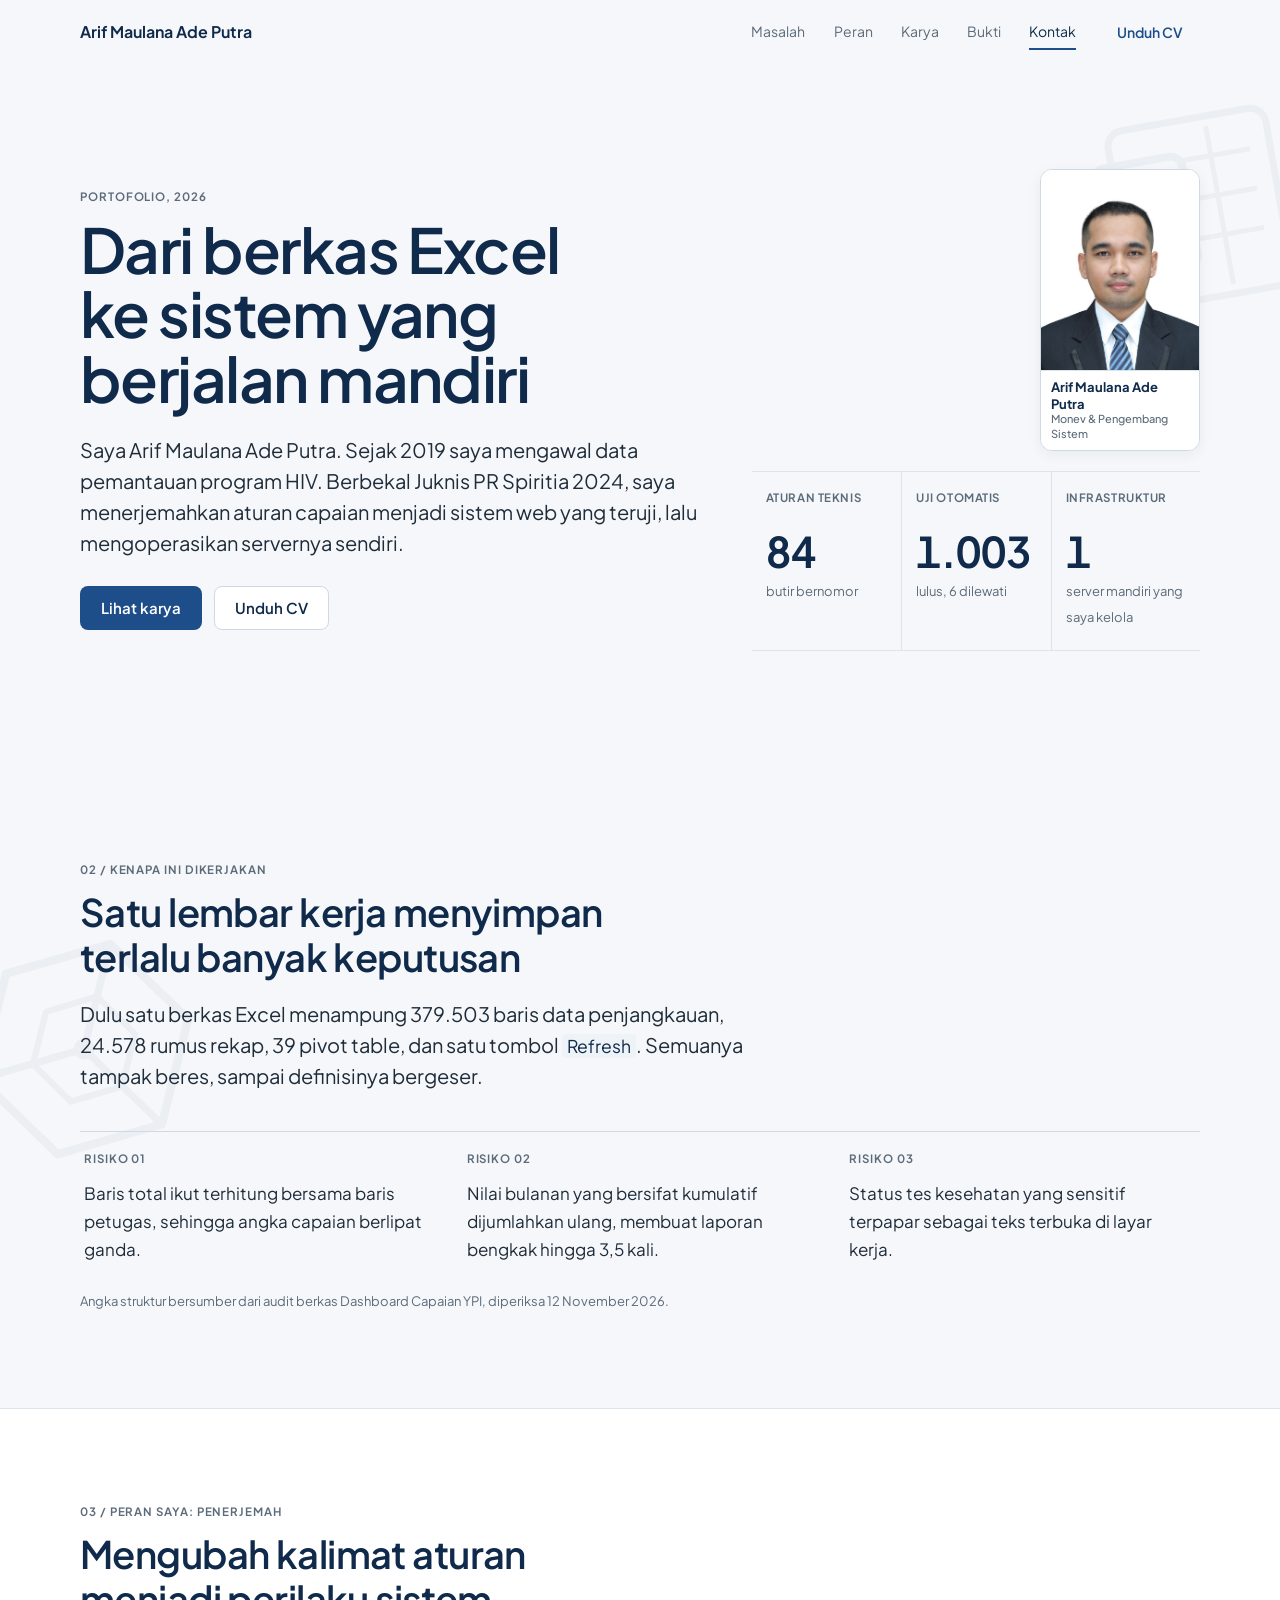
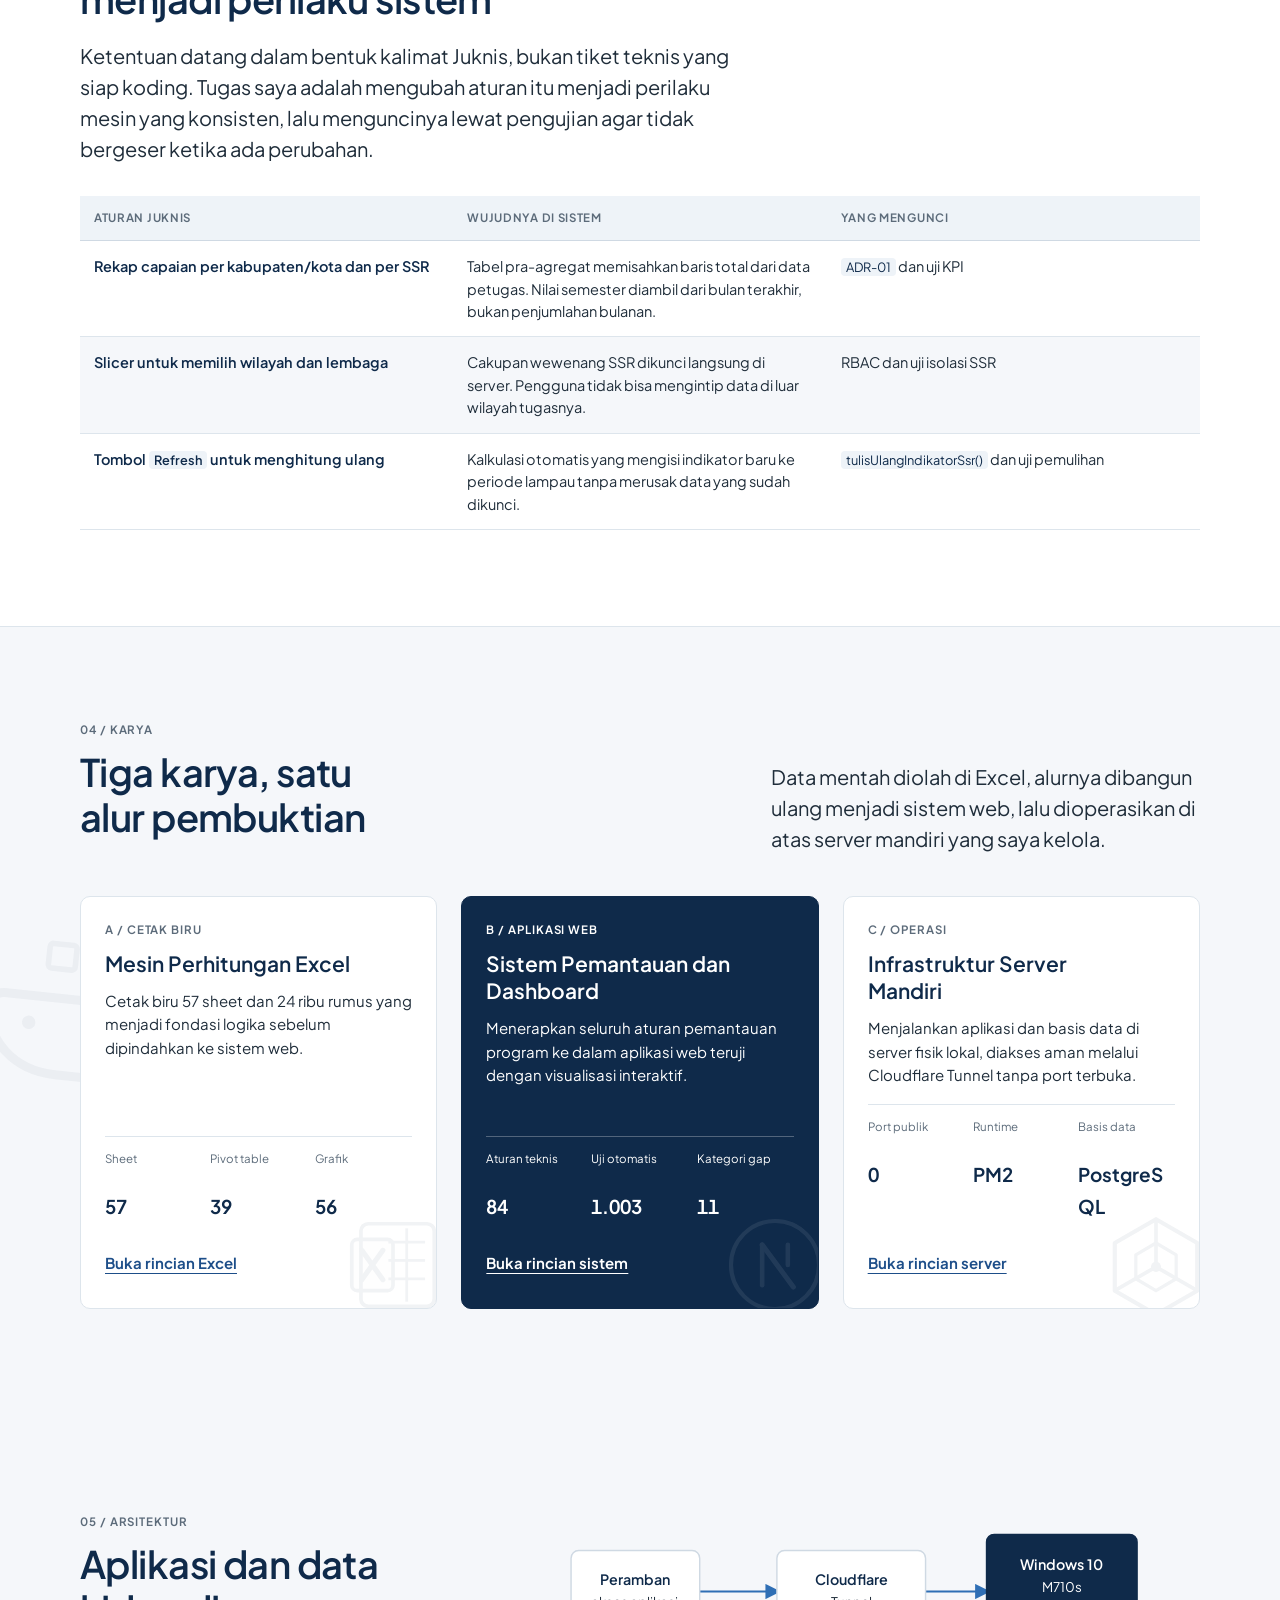
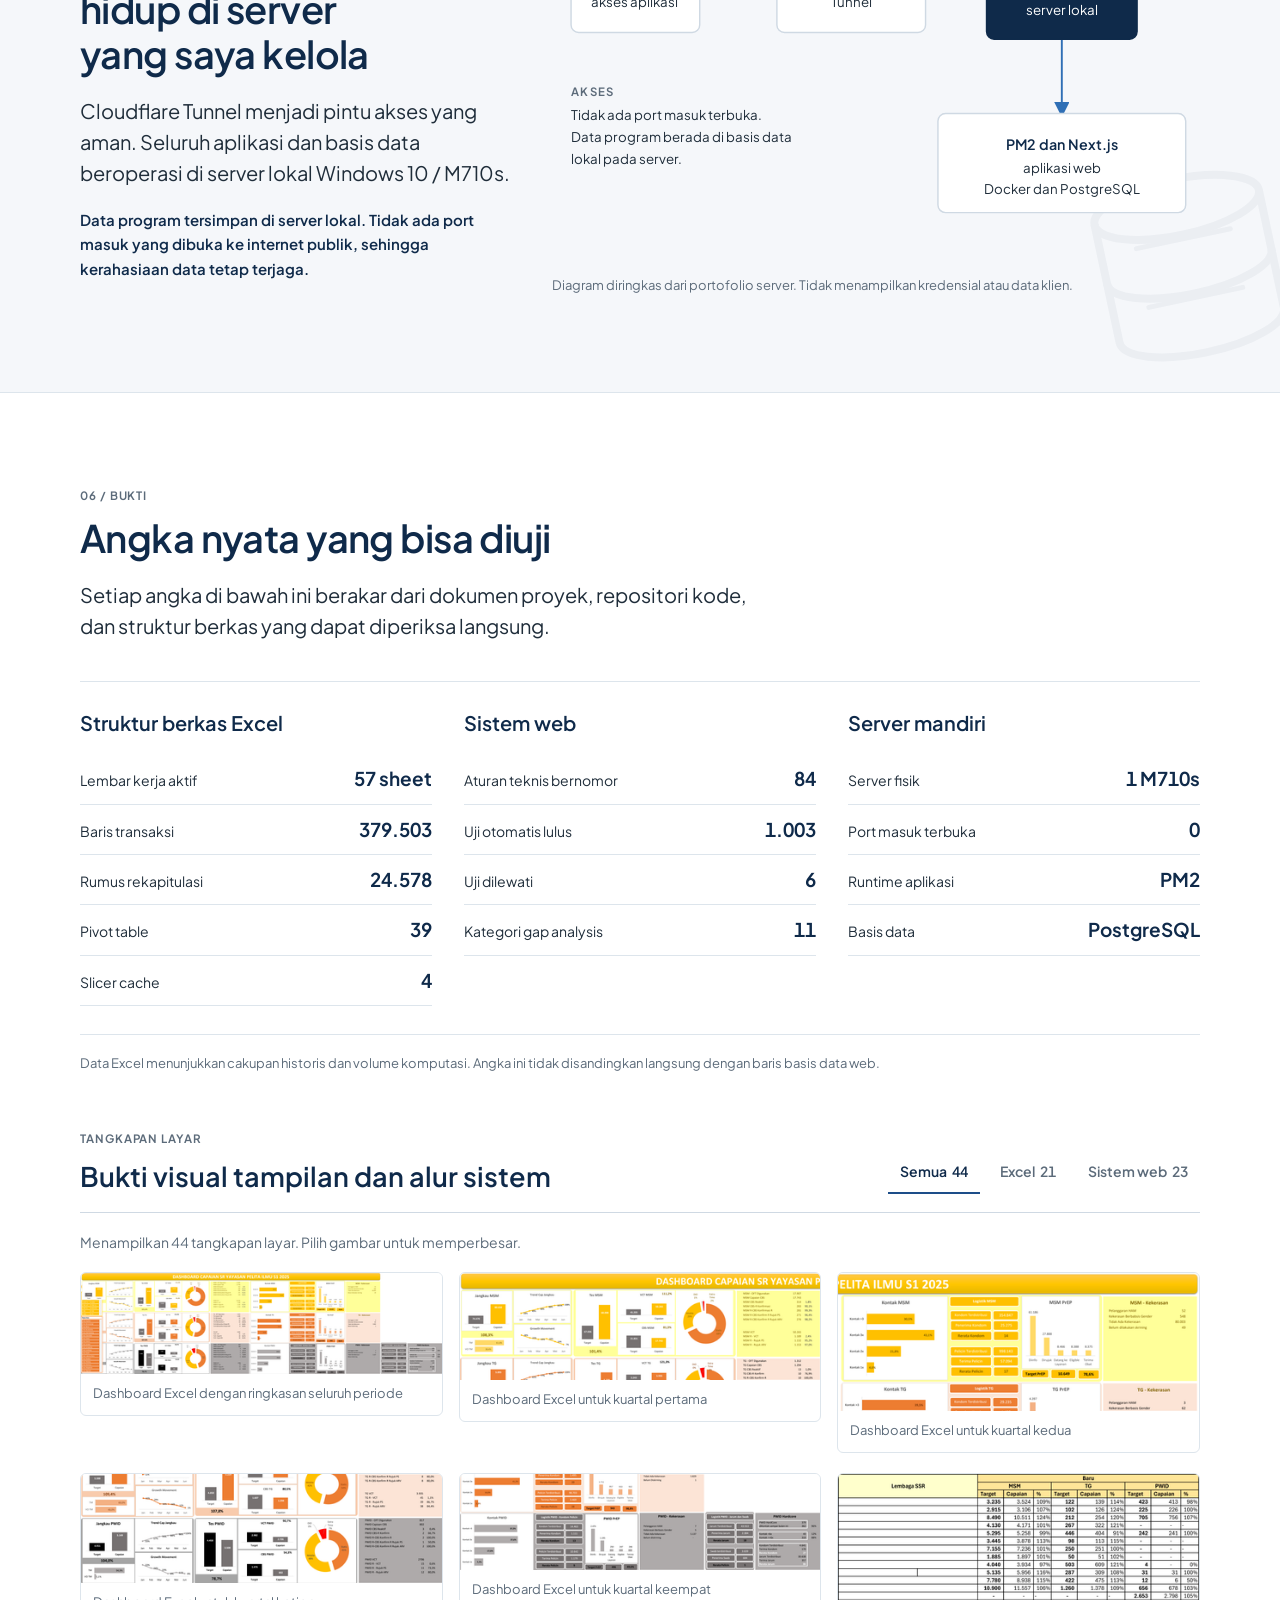
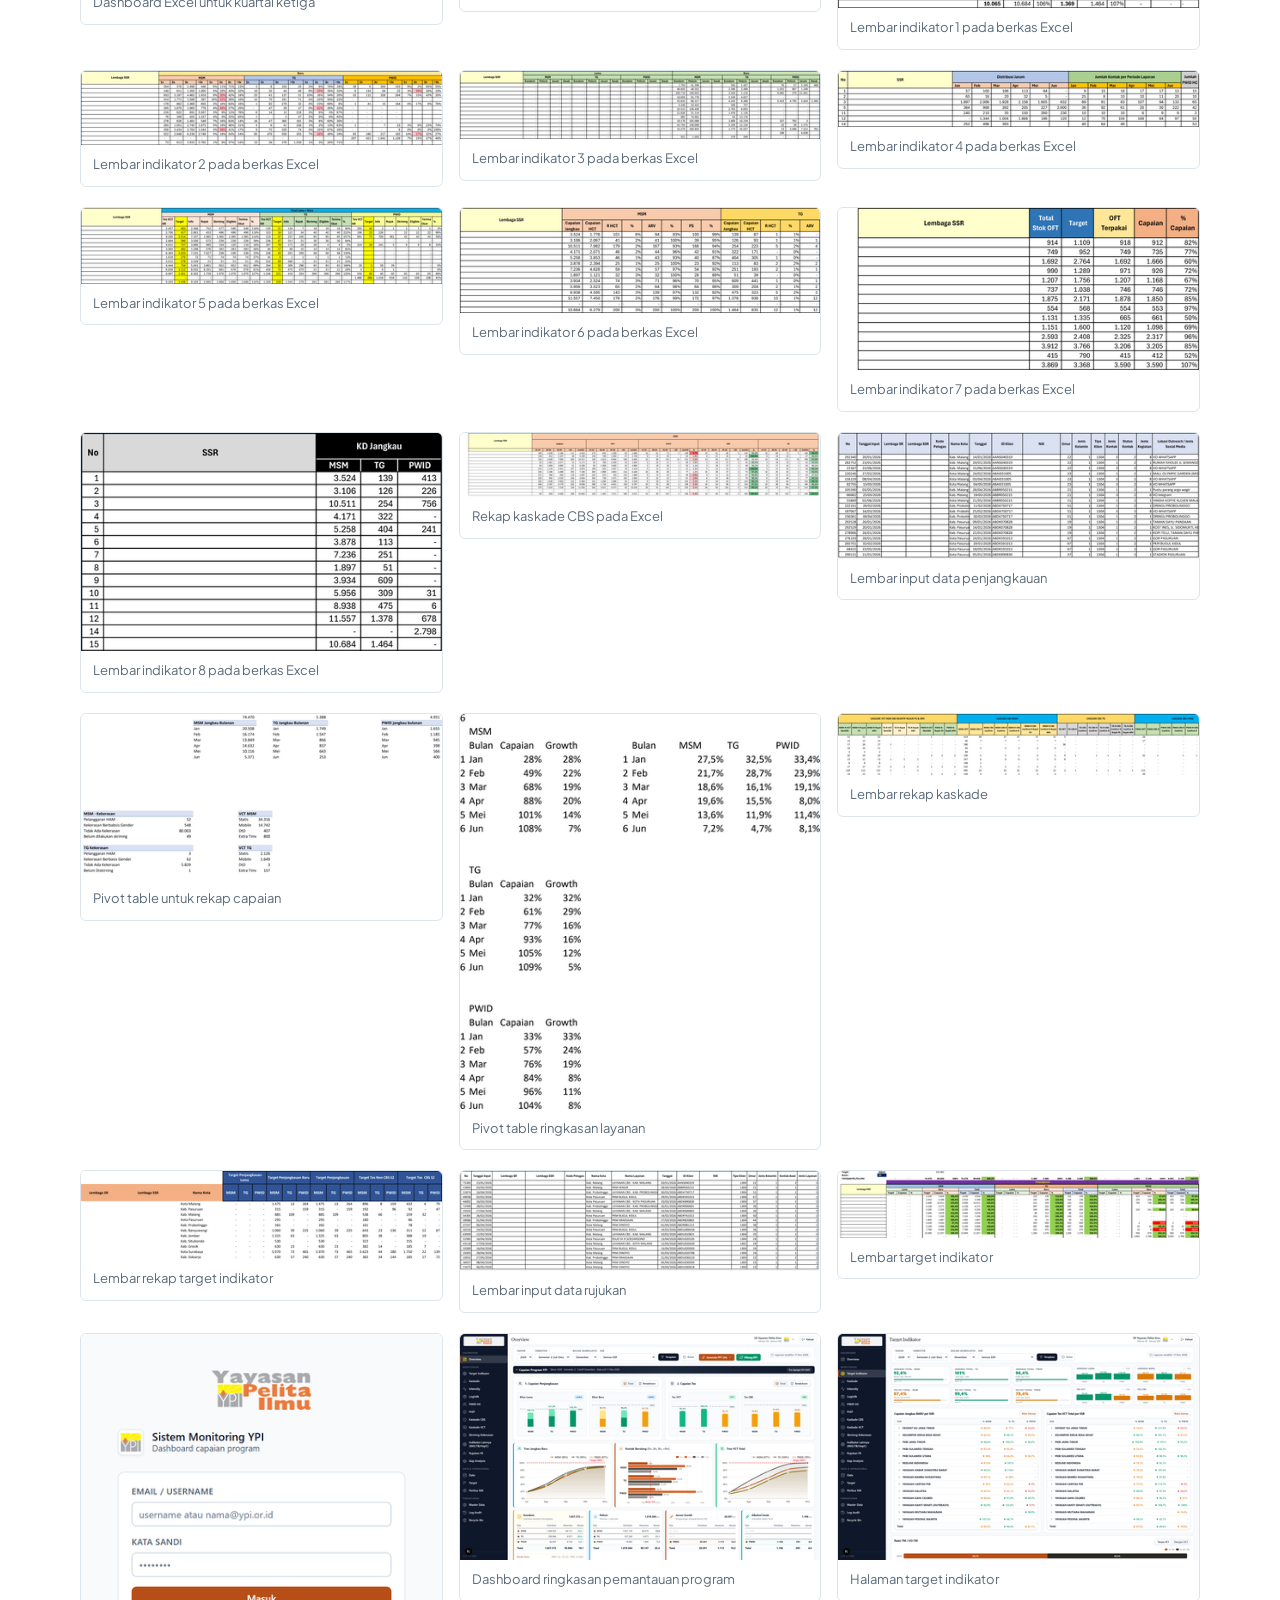
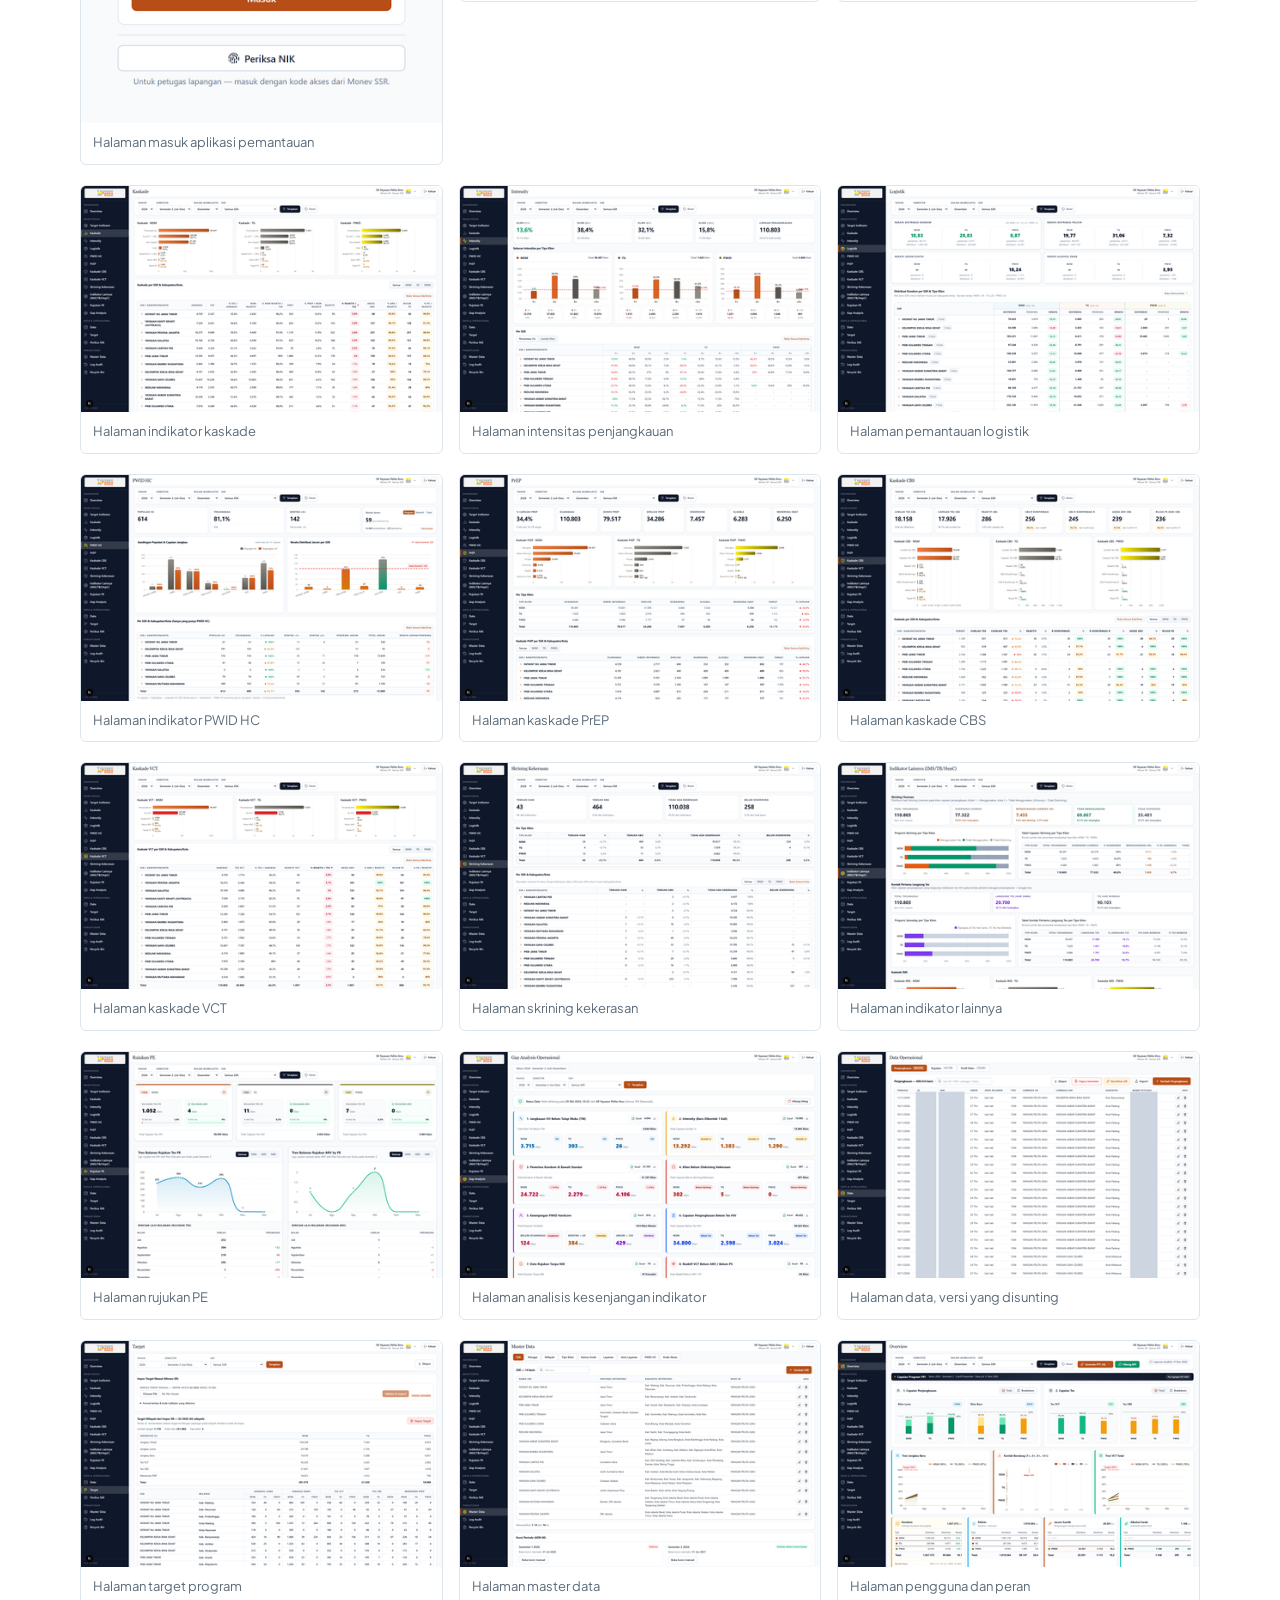
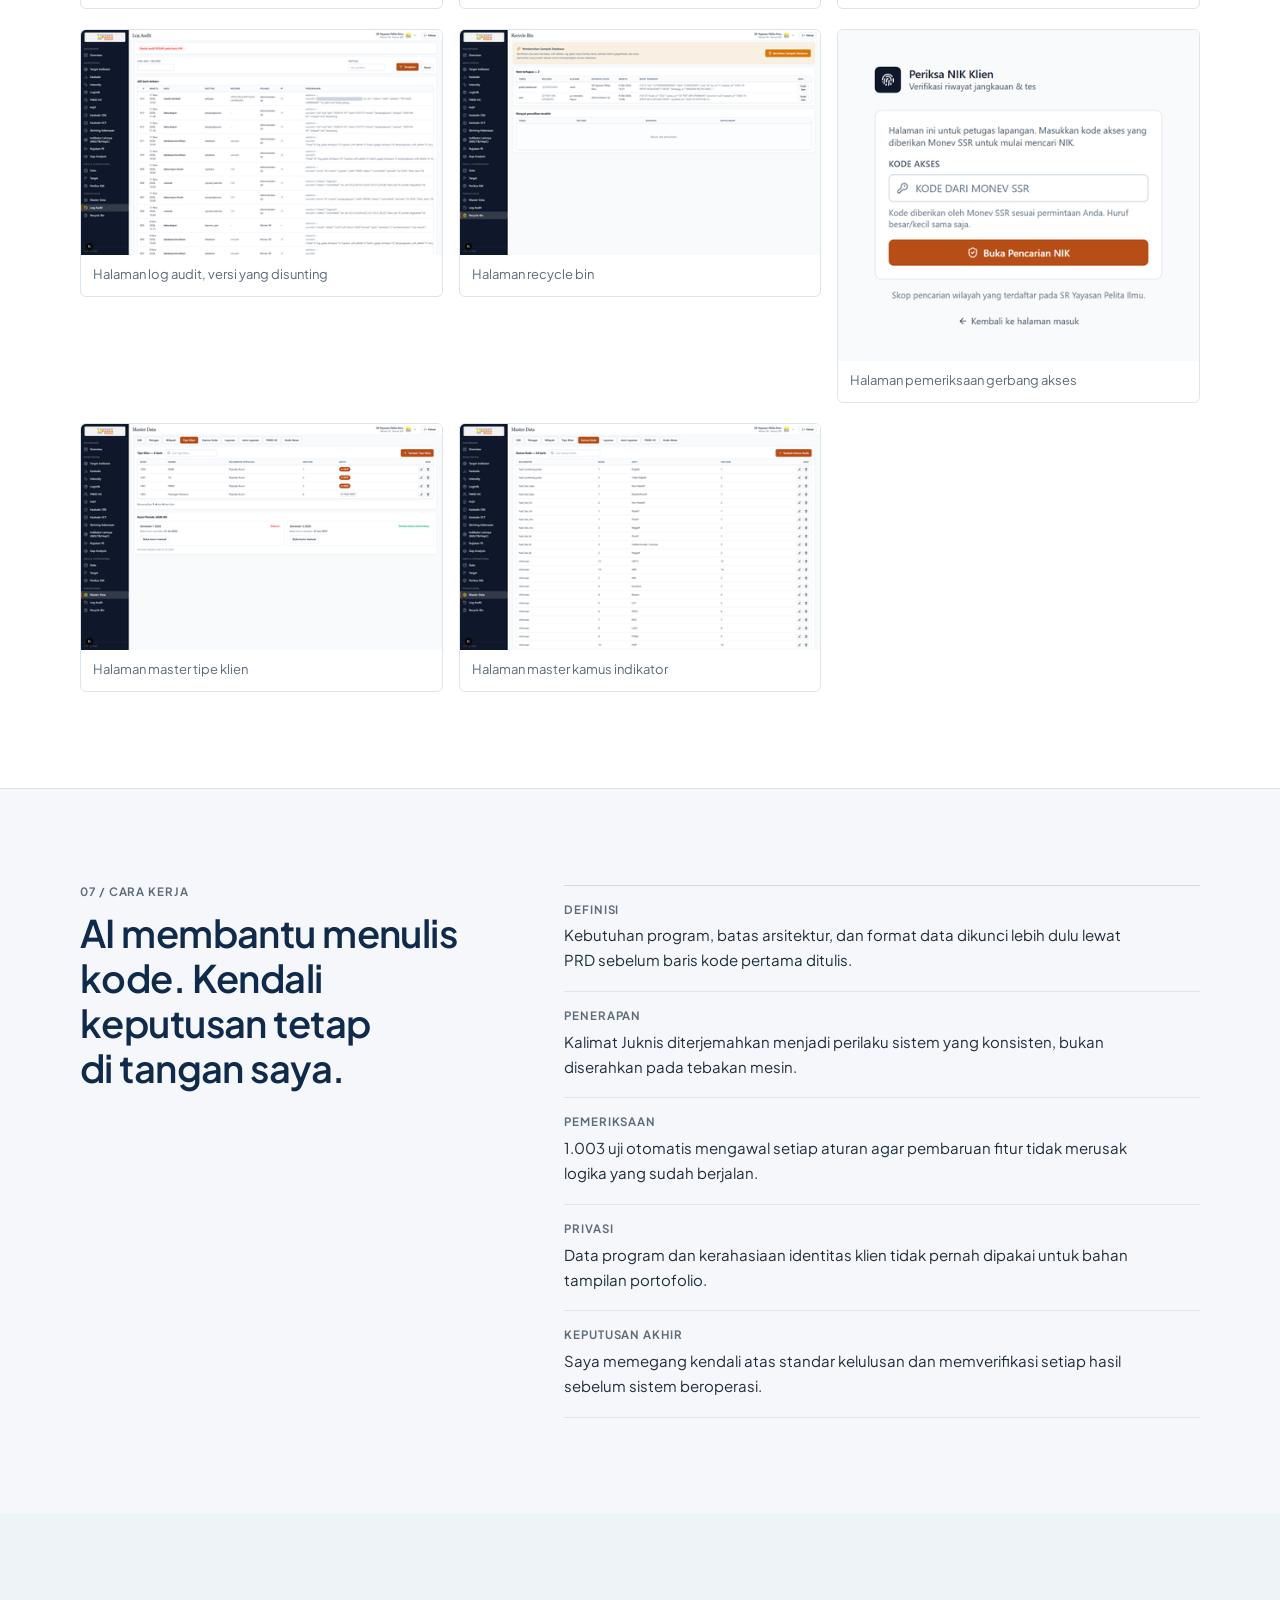
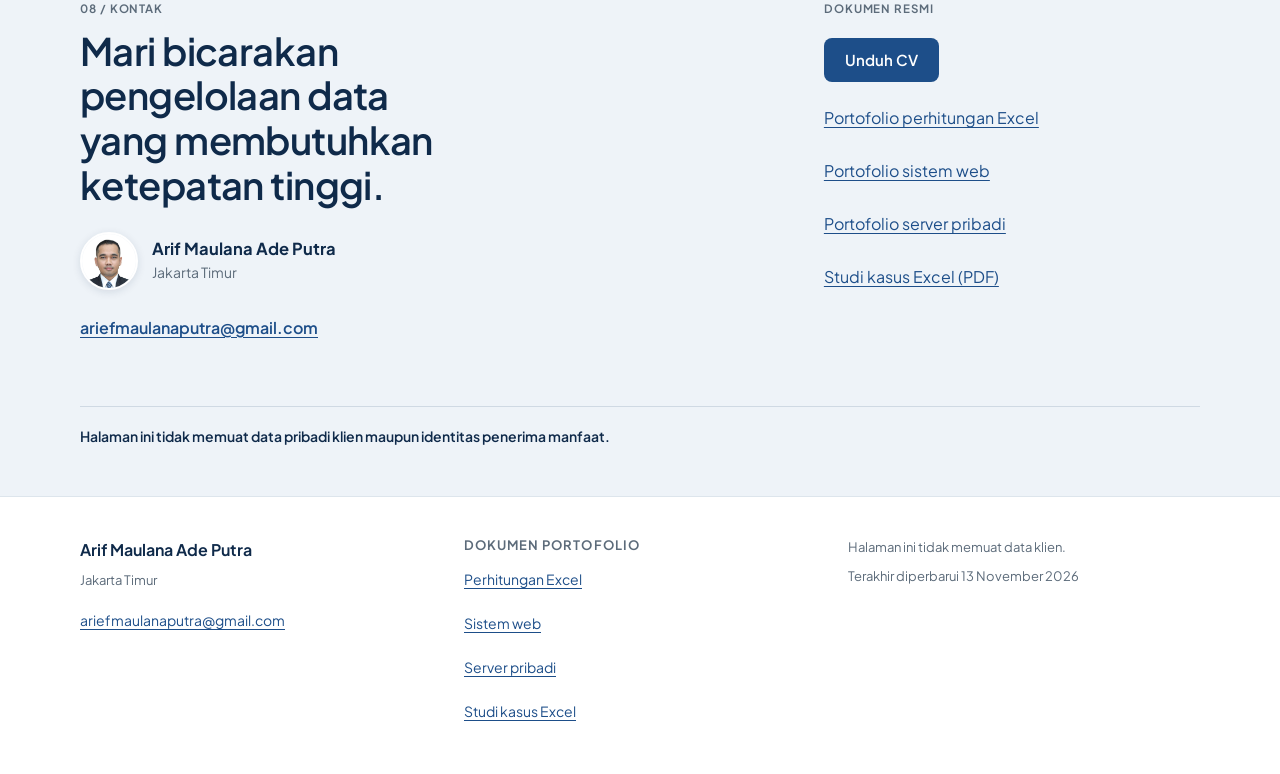
==== index.html @ 3ef38c96 "Rilis awal: Landing page portofolio dan dokumentasi sistem pemantauan program" ====
<!doctype html>
<html lang="id">
<head>
  <meta charset="utf-8">
  <meta name="viewport" content="width=device-width, initial-scale=1">
  <meta name="description" content="Portofolio Arif Maulana Ade Putra. Dari pengolahan data program di Excel, sistem web yang diuji, sampai server yang dioperasikan sendiri.">
  <meta name="author" content="Arif Maulana Ade Putra">
  <meta name="theme-color" content="rgb(245 247 250)">
  <meta property="og:type" content="website">
  <meta property="og:title" content="Arif Maulana Ade Putra | Portofolio">
  <meta property="og:description" content="Menerjemahkan aturan pemantauan program menjadi sistem yang bisa diuji dan dirawat.">
  <title>Arif Maulana Ade Putra | Portofolio</title>
  <link rel="stylesheet" href="assets/gaya.css">
  <script src="assets/data-galeri.js" defer></script>
  <script src="assets/app.js" defer></script>
</head>
<body>
  <!-- Design Read: Editorial terang dan navy mengikat cerita ke identitas sistem YPI; Plus Jakarta Sans menyatukan judul, narasi, dan angka dalam satu suara sambil menjaga tabel jelas; komposisi section mengikuti alur Excel, aturan, sistem, dan bukti. Dials: ENERGY 2 / RHYTHM 3 / MOTION 1. -->
  <div class="halaman-watermark" aria-hidden="true">
    <!-- Watermark 01: Microsoft Excel (Hero) -->
    <svg class="wm-mark wm-excel-hero" viewBox="0 0 120 120" fill="none" xmlns="http://www.w3.org/2000/svg">
      <rect x="25" y="15" width="80" height="90" rx="8" stroke="currentColor" stroke-width="3.5"/>
      <line x1="55" y1="35" x2="95" y2="35" stroke="currentColor" stroke-width="2.5"/>
      <line x1="55" y1="55" x2="95" y2="55" stroke="currentColor" stroke-width="2.5"/>
      <line x1="55" y1="75" x2="95" y2="75" stroke="currentColor" stroke-width="2.5"/>
      <line x1="75" y1="20" x2="75" y2="100" stroke="currentColor" stroke-width="2.5"/>
      <rect x="15" y="32" width="45" height="56" rx="6" fill="var(--page)" stroke="currentColor" stroke-width="4"/>
      <path d="M26 44L49 76M49 44L26 76" stroke="currentColor" stroke-width="5" stroke-linecap="round"/>
    </svg>

    <!-- Watermark 02: Node.js (Masalah & Peran) -->
    <svg class="wm-mark wm-node-masalah" viewBox="0 0 120 120" fill="none" xmlns="http://www.w3.org/2000/svg">
      <path d="M60 10L105 36V88L60 114L15 88V36L60 10Z" stroke="currentColor" stroke-width="4" stroke-linejoin="round"/>
      <path d="M60 10V62M105 88L60 62M15 88L60 62" stroke="currentColor" stroke-width="3.5" stroke-linejoin="round"/>
      <path d="M38 49L60 36L82 49V75L60 88L38 75V49Z" stroke="currentColor" stroke-width="3" stroke-linejoin="round"/>
      <circle cx="60" cy="62" r="5" fill="currentColor"/>
    </svg>

    <!-- Watermark 03: Next.js (Karya) -->
    <svg class="wm-mark wm-next-karya" viewBox="0 0 120 120" fill="none" xmlns="http://www.w3.org/2000/svg">
      <circle cx="60" cy="60" r="48" stroke="currentColor" stroke-width="4"/>
      <path d="M46 38V82" stroke="currentColor" stroke-width="4.5" stroke-linecap="round"/>
      <path d="M74 38V60" stroke="currentColor" stroke-width="4.5" stroke-linecap="round"/>
      <path d="M46 38L80 84" stroke="currentColor" stroke-width="5" stroke-linecap="round"/>
    </svg>

    <!-- Watermark 04: Docker (Arsitektur) -->
    <svg class="wm-mark wm-docker-arsitektur" viewBox="0 0 120 120" fill="none" xmlns="http://www.w3.org/2000/svg">
      <rect x="34" y="44" width="12" height="11" rx="1.5" stroke="currentColor" stroke-width="2.5"/>
      <rect x="50" y="44" width="12" height="11" rx="1.5" stroke="currentColor" stroke-width="2.5"/>
      <rect x="66" y="44" width="12" height="11" rx="1.5" stroke="currentColor" stroke-width="2.5"/>
      <rect x="50" y="30" width="12" height="11" rx="1.5" stroke="currentColor" stroke-width="2.5"/>
      <rect x="66" y="30" width="12" height="11" rx="1.5" stroke="currentColor" stroke-width="2.5"/>
      <rect x="82" y="44" width="12" height="11" rx="1.5" stroke="currentColor" stroke-width="2.5"/>
      <path d="M108 64C105 62 98 61 93 63C91 55 83 49 74 49H66V68H16C13 68 10 71 10 74C10 90 24 102 42 102H84C104 102 114 86 114 74C114 72 113 70 112 69C115 69 118 67 119 64C120 61 118 58 114 56C112 55 109 56 108 64Z" stroke="currentColor" stroke-width="4" stroke-linejoin="round"/>
      <circle cx="28" cy="80" r="3" fill="currentColor"/>
    </svg>

    <!-- Watermark 05: PostgreSQL (Bukti) -->
    <svg class="wm-mark wm-postgres-bukti" viewBox="0 0 120 120" fill="none" xmlns="http://www.w3.org/2000/svg">
      <ellipse cx="60" cy="28" rx="42" ry="14" stroke="currentColor" stroke-width="4"/>
      <path d="M18 28V58C18 66 37 72 60 72C83 72 102 66 102 58V28" stroke="currentColor" stroke-width="4"/>
      <path d="M18 58V88C18 96 37 102 60 102C83 102 102 96 102 88V58" stroke="currentColor" stroke-width="4"/>
      <line x1="36" y1="44" x2="84" y2="44" stroke="currentColor" stroke-width="2.5" stroke-linecap="round"/>
      <line x1="36" y1="74" x2="84" y2="74" stroke="currentColor" stroke-width="2.5" stroke-linecap="round"/>
    </svg>

    <!-- Watermark 06: Cloudflare (Kontak) -->
    <svg class="wm-mark wm-cf-kontak" viewBox="0 0 120 120" fill="none" xmlns="http://www.w3.org/2000/svg">
      <path d="M96 56C93 40 78 28 61 28C47 28 35 36 29 48C14 50 2 62 2 77C2 93 15 105 31 105H95C108 105 118 94 118 82C118 69 108 58 96 56Z" stroke="currentColor" stroke-width="4" stroke-linejoin="round"/>
      <path d="M42 90L72 50H56L68 34" stroke="currentColor" stroke-width="3.5" stroke-linecap="round" stroke-linejoin="round"/>
    </svg>
  </div>
  <header class="site-header">
    <nav class="nav-utama wadah" aria-label="Navigasi utama">
      <a class="brand" href="#atas">Arif Maulana Ade Putra</a>
      <div class="nav-desktop">
        <a href="#masalah">Masalah</a>
        <a href="#peran">Peran</a>
        <a href="#karya">Karya</a>
        <a href="#bukti">Bukti</a>
        <a href="#kontak">Kontak</a>
      </div>
      <a class="tombol tombol-kecil nav-cv" href="dokumen/cv-arif-maulana-ade-putra-2026.pdf" download>Unduh CV</a>
      <button class="menu-toggle" type="button" aria-controls="menu-mobile" aria-expanded="false">
        <span class="sr-only">Buka navigasi</span>
        <svg aria-hidden="true" viewBox="0 0 24 24" width="22" height="22">
          <path d="M4 7h16M4 12h16M4 17h16" fill="none" stroke="currentColor" stroke-width="1.8" stroke-linecap="round"/>
        </svg>
      </button>
    </nav>
  </header>

  <dialog class="menu-dialog" id="menu-mobile" aria-labelledby="menu-label">
    <div class="menu-dialog-head">
      <p id="menu-label">Navigasi halaman</p>
      <button class="icon-button" type="button" data-close-menu aria-label="Tutup navigasi">Tutup</button>
    </div>
    <nav aria-label="Navigasi seluler">
      <a href="#masalah">Masalah</a>
      <a href="#peran">Peran</a>
      <a href="#karya">Karya</a>
      <a href="#bukti">Bukti</a>
      <a href="#kontak">Kontak</a>
      <a href="dokumen/cv-arif-maulana-ade-putra-2026.pdf" download>Unduh CV</a>
    </nav>
  </dialog>

  <main>
    <section class="hero wadah" id="atas" aria-labelledby="judul-utama">
      <div class="hero-copy muncul">
        <p class="label-atas">Portofolio, 2026</p>
        <h1 id="judul-utama">Dari berkas Excel ke sistem yang berjalan mandiri</h1>
        <p class="hero-intro">Saya Arif Maulana Ade Putra. Sejak 2019 saya mengawal data pemantauan program HIV. Berbekal Juknis PR Spiritia 2024, saya menerjemahkan aturan capaian menjadi sistem web yang teruji, lalu mengoperasikan servernya sendiri.</p>
        <div class="hero-actions">
          <a class="tombol tombol-utama" href="#karya">Lihat karya</a>
          <a class="tombol tombol-sekunder" href="dokumen/cv-arif-maulana-ade-putra-2026.pdf" download>Unduh CV</a>
        </div>
      </div>
      <div class="hero-media muncul">
        <div class="hero-foto-kartu">
          <img class="hero-foto" src="assets/img/foto-arif-maulana-opt.jpg" alt="Foto profesional Arif Maulana Ade Putra" width="160" height="200" fetchpriority="high" decoding="async">
          <div class="hero-foto-caption">
            <span class="hero-foto-nama">Arif Maulana Ade Putra</span>
            <span class="hero-foto-peran">Monev &amp; Pengembang Sistem</span>
          </div>
        </div>
        <div class="angka-hero" aria-label="Ringkasan bukti">
          <div class="angka-item">
            <span class="angka-label">Aturan teknis</span>
            <strong>84</strong>
            <span>butir bernomor</span>
          </div>
          <div class="angka-item">
            <span class="angka-label">Uji otomatis</span>
            <strong>1.003</strong>
            <span>lulus, 6 dilewati</span>
          </div>
          <div class="angka-item">
            <span class="angka-label">Infrastruktur</span>
            <strong>1</strong>
            <span>server mandiri yang saya kelola</span>
          </div>
          <!-- Sumber angka: PRD bagian 10. Uji otomatis: npm run test, Vitest, 12 November 2026. -->
        </div>
      </div>
    </section>

    <section class="section wadah" id="masalah" aria-labelledby="judul-masalah">
      <div class="section-intro muncul">
        <p class="label-atas">02 / Kenapa ini dikerjakan</p>
        <h2 id="judul-masalah">Satu lembar kerja menyimpan terlalu banyak keputusan</h2>
        <p class="lead">Dulu satu berkas Excel menampung 379.503 baris data penjangkauan, 24.578 rumus rekap, 39 pivot table, dan satu tombol <code>Refresh</code>. Semuanya tampak beres, sampai definisinya bergeser.</p>
      </div>
      <div class="risiko-list muncul">
        <article class="risiko-item">
          <p class="label-atas">Risiko 01</p>
          <p>Baris total ikut terhitung bersama baris petugas, sehingga angka capaian berlipat ganda.</p>
        </article>
        <article class="risiko-item">
          <p class="label-atas">Risiko 02</p>
          <p>Nilai bulanan yang bersifat kumulatif dijumlahkan ulang, membuat laporan bengkak hingga 3,5 kali.</p>
        </article>
        <article class="risiko-item">
          <p class="label-atas">Risiko 03</p>
          <p>Status tes kesehatan yang sensitif terpapar sebagai teks terbuka di layar kerja.</p>
        </article>
      </div>
      <p class="sumber-kecil muncul">Angka struktur bersumber dari audit berkas Dashboard Capaian YPI, diperiksa 12 November 2026.</p>
    </section>

    <section class="section section-surface" id="peran" aria-labelledby="judul-peran">
      <div class="wadah">
        <div class="section-intro muncul">
          <p class="label-atas">03 / Peran saya: penerjemah</p>
          <h2 id="judul-peran">Mengubah kalimat aturan menjadi perilaku sistem</h2>
          <p class="lead">Ketentuan datang dalam bentuk kalimat Juknis, bukan tiket teknis yang siap koding. Tugas saya adalah mengubah aturan itu menjadi perilaku mesin yang konsisten, lalu menguncinya lewat pengujian agar tidak bergeser ketika ada perubahan.</p>
        </div>
        <div class="tabel-bungkus muncul">
          <table class="tabel-aturan">
            <thead>
              <tr>
                <th scope="col">Aturan Juknis</th>
                <th scope="col">Wujudnya di sistem</th>
                <th scope="col">Yang mengunci</th>
              </tr>
            </thead>
            <tbody>
              <tr>
                <td data-label="Aturan Juknis">Rekap capaian per kabupaten/kota dan per SSR</td>
                <td data-label="Wujudnya di sistem">Tabel pra-agregat memisahkan baris total dari data petugas. Nilai semester diambil dari bulan terakhir, bukan penjumlahan bulanan.</td>
                <td data-label="Yang mengunci"><code>ADR-01</code> dan uji KPI</td>
              </tr>
              <tr>
                <td data-label="Aturan Juknis">Slicer untuk memilih wilayah dan lembaga</td>
                <td data-label="Wujudnya di sistem">Cakupan wewenang SSR dikunci langsung di server. Pengguna tidak bisa mengintip data di luar wilayah tugasnya.</td>
                <td data-label="Yang mengunci">RBAC dan uji isolasi SSR</td>
              </tr>
              <tr>
                <td data-label="Aturan Juknis">Tombol <code>Refresh</code> untuk menghitung ulang</td>
                <td data-label="Wujudnya di sistem">Kalkulasi otomatis yang mengisi indikator baru ke periode lampau tanpa merusak data yang sudah dikunci.</td>
                <td data-label="Yang mengunci"><code>tulisUlangIndikatorSsr()</code> dan uji pemulihan</td>
              </tr>
            </tbody>
          </table>
        </div>
      </div>
    </section>

    <section class="section wadah" id="karya" aria-labelledby="judul-karya">
      <div class="section-intro section-intro-wide muncul">
        <div>
          <p class="label-atas">04 / Karya</p>
          <h2 id="judul-karya">Tiga karya, satu alur pembuktian</h2>
        </div>
        <p class="lead">Data mentah diolah di Excel, alurnya dibangun ulang menjadi sistem web, lalu dioperasikan di atas server mandiri yang saya kelola.</p>
      </div>
      <div class="karya-grid">
        <article class="kartu-karya muncul">
          <svg class="kartu-watermark" viewBox="0 0 120 120" fill="none" aria-hidden="true">
            <rect x="25" y="15" width="80" height="90" rx="8" stroke="currentColor" stroke-width="4"/>
            <line x1="55" y1="35" x2="95" y2="35" stroke="currentColor" stroke-width="3"/>
            <line x1="55" y1="55" x2="95" y2="55" stroke="currentColor" stroke-width="3"/>
            <line x1="55" y1="75" x2="95" y2="75" stroke="currentColor" stroke-width="3"/>
            <line x1="75" y1="20" x2="75" y2="100" stroke="currentColor" stroke-width="3"/>
            <rect x="15" y="32" width="45" height="56" rx="6" fill="currentColor" fill-opacity="0.1" stroke="currentColor" stroke-width="4"/>
            <path d="M26 44L49 76M49 44L26 76" stroke="currentColor" stroke-width="5.5" stroke-linecap="round"/>
          </svg>
          <p class="label-atas">A / Cetak biru</p>
          <h3>Mesin Perhitungan Excel</h3>
          <p>Cetak biru 57 sheet dan 24 ribu rumus yang menjadi fondasi logika sebelum dipindahkan ke sistem web.</p>
          <dl class="angka-mini">
            <div><dt>Sheet</dt><dd>57</dd></div>
            <div><dt>Pivot table</dt><dd>39</dd></div>
            <div><dt>Grafik</dt><dd>56</dd></div>
          </dl>
          <button class="tautan-tombol" type="button" data-open-dialog="detail-excel">Buka rincian Excel</button>
        </article>
        <article class="kartu-karya kartu-karya-gelap muncul">
          <svg class="kartu-watermark" viewBox="0 0 120 120" fill="none" aria-hidden="true">
            <circle cx="60" cy="60" r="48" stroke="currentColor" stroke-width="4.5"/>
            <path d="M46 38V82" stroke="currentColor" stroke-width="5" stroke-linecap="round"/>
            <path d="M74 38V60" stroke="currentColor" stroke-width="5" stroke-linecap="round"/>
            <path d="M46 38L80 84" stroke="currentColor" stroke-width="5.5" stroke-linecap="round"/>
          </svg>
          <p class="label-atas">B / Aplikasi web</p>
          <h3>Sistem Pemantauan dan Dashboard</h3>
          <p>Menerapkan seluruh aturan pemantauan program ke dalam aplikasi web teruji dengan visualisasi interaktif.</p>
          <dl class="angka-mini">
            <div><dt>Aturan teknis</dt><dd>84</dd></div>
            <div><dt>Uji otomatis</dt><dd>1.003</dd></div>
            <div><dt>Kategori gap</dt><dd>11</dd></div>
          </dl>
          <button class="tautan-tombol" type="button" data-open-dialog="detail-web">Buka rincian sistem</button>
        </article>
        <article class="kartu-karya muncul">
          <svg class="kartu-watermark" viewBox="0 0 120 120" fill="none" aria-hidden="true">
            <path d="M60 10L105 36V88L60 114L15 88V36L60 10Z" stroke="currentColor" stroke-width="4.5" stroke-linejoin="round"/>
            <path d="M60 10V62M105 88L60 62M15 88L60 62" stroke="currentColor" stroke-width="4" stroke-linejoin="round"/>
            <path d="M38 49L60 36L82 49V75L60 88L38 75V49Z" stroke="currentColor" stroke-width="3.5" stroke-linejoin="round"/>
            <circle cx="60" cy="62" r="5.5" fill="currentColor"/>
          </svg>
          <p class="label-atas">C / Operasi</p>
          <h3>Infrastruktur Server Mandiri</h3>
          <p>Menjalankan aplikasi dan basis data di server fisik lokal, diakses aman melalui Cloudflare Tunnel tanpa port terbuka.</p>
          <dl class="angka-mini">
            <div><dt>Port publik</dt><dd>0</dd></div>
            <div><dt>Runtime</dt><dd>PM2</dd></div>
            <div><dt>Basis data</dt><dd>PostgreSQL</dd></div>
          </dl>
          <button class="tautan-tombol" type="button" data-open-dialog="detail-server">Buka rincian server</button>
        </article>
      </div>
    </section>

    <section class="section section-arsitektur" id="arsitektur" aria-labelledby="judul-arsitektur">
      <div class="wadah arsitektur-layout">
        <div class="section-intro muncul">
          <p class="label-atas">05 / Arsitektur</p>
          <h2 id="judul-arsitektur">Aplikasi dan data hidup di server yang saya kelola</h2>
          <p class="lead">Cloudflare Tunnel menjadi pintu akses yang aman. Seluruh aplikasi dan basis data beroperasi di server lokal Windows 10 / M710s.</p>
          <p class="catatan-arsitektur">Data program tersimpan di server lokal. Tidak ada port masuk yang dibuka ke internet publik, sehingga kerahasiaan data tetap terjaga.</p>
        </div>
        <figure class="diagram-bungkus muncul">
          <svg class="diagram diagram-desktop" viewBox="0 0 680 380" width="680" height="380" role="img" aria-labelledby="diagram-title diagram-desc">
            <title id="diagram-title">Alur arsitektur aplikasi</title>
            <desc id="diagram-desc">Peramban mengakses aplikasi melalui Cloudflare Tunnel. Aplikasi Next.js berjalan dengan PM2 di server Windows 10 M710s, dengan PostgreSQL di Docker.</desc>
            <defs>
              <marker id="panah" markerWidth="8" markerHeight="8" refX="6" refY="4" orient="auto">
                <path d="M0 0L8 4L0 8Z" fill="#2f6fb5"/>
              </marker>
            </defs>
            <path class="garis-diagram" d="M155 95H236" marker-end="url(#panah)"/>
            <path class="garis-diagram" d="M392 95H456" marker-end="url(#panah)"/>
            <path class="garis-diagram" d="M535 145V223" marker-end="url(#panah)"/>
            <rect class="simpul" x="20" y="52" width="135" height="86" rx="8"/>
            <text class="judul-simpul" x="87" y="88" text-anchor="middle">Peramban</text>
            <text class="isi-simpul" x="87" y="111" text-anchor="middle">akses aplikasi</text>
            <rect class="simpul" x="236" y="52" width="156" height="86" rx="8"/>
            <text class="judul-simpul" x="314" y="88" text-anchor="middle">Cloudflare</text>
            <text class="isi-simpul" x="314" y="111" text-anchor="middle">Tunnel</text>
            <rect class="simpul simpul-server" x="456" y="35" width="158" height="110" rx="8"/>
            <text class="judul-simpul teks-putih" x="535" y="72" text-anchor="middle">Windows 10</text>
            <text class="isi-simpul teks-putih" x="535" y="96" text-anchor="middle">M710s</text>
            <text class="isi-simpul teks-putih" x="535" y="120" text-anchor="middle">server lokal</text>
            <rect class="simpul" x="405" y="223" width="260" height="104" rx="8"/>
            <text class="judul-simpul" x="535" y="261" text-anchor="middle">PM2 dan Next.js</text>
            <text class="isi-simpul" x="535" y="285" text-anchor="middle">aplikasi web</text>
            <text class="isi-simpul" x="535" y="307" text-anchor="middle">Docker dan PostgreSQL</text>
            <text class="label-diagram" x="20" y="205">AKSES</text>
            <text class="isi-simpul" x="20" y="230">Tidak ada port masuk terbuka.</text>
            <text class="isi-simpul" x="20" y="253">Data program berada di basis data</text>
            <text class="isi-simpul" x="20" y="276">lokal pada server.</text>
          </svg>
          <ol class="diagram-mobile" aria-label="Komponen arsitektur aplikasi">
            <li><strong>Peramban</strong><span>Mengakses antarmuka aplikasi melalui koneksi aman.</span></li>
            <li><strong>Cloudflare Tunnel</strong><span>Meneruskan lalu lintas tanpa membuka port masuk publik.</span></li>
            <li class="simpul-mobile-server"><strong>Windows 10 / M710s</strong><span>Perangkat server fisik mandiri tempat sistem beroperasi.</span></li>
            <li><strong>PM2 dan Next.js</strong><span>Mengelola proses aplikasi web agar tetap aktif.</span></li>
            <li><strong>Docker dan PostgreSQL</strong><span>Menyimpan dan mengamankan basis data secara lokal.</span></li>
          </ol>
          <figcaption>Diagram diringkas dari portofolio server. Tidak menampilkan kredensial atau data klien.</figcaption>
        </figure>
      </div>
    </section>

    <section class="section section-surface" id="bukti" aria-labelledby="judul-bukti">
      <div class="wadah">
        <div class="section-intro muncul">
          <p class="label-atas">06 / Bukti</p>
          <h2 id="judul-bukti">Angka nyata yang bisa diuji</h2>
          <p class="lead">Setiap angka di bawah ini berakar dari dokumen proyek, repositori kode, dan struktur berkas yang dapat diperiksa langsung.</p>
        </div>
        <div class="bukti-grid muncul">
          <div class="bukti-kelompok bukti-kelompok-excel">
            <h3>Struktur berkas Excel</h3>
            <dl class="bukti-daftar">
              <div><dt>Lembar kerja aktif</dt><dd>57 sheet</dd></div>
              <div><dt>Baris transaksi</dt><dd>379.503</dd></div>
              <div><dt>Rumus rekapitulasi</dt><dd>24.578</dd></div>
              <div><dt>Pivot table</dt><dd>39</dd></div>
              <div><dt>Slicer cache</dt><dd>4</dd></div>
            </dl>
          </div>
          <div class="bukti-kelompok">
            <h3>Sistem web</h3>
            <dl class="bukti-daftar">
              <div><dt>Aturan teknis bernomor</dt><dd>84</dd></div>
              <div><dt>Uji otomatis lulus</dt><dd>1.003</dd></div>
              <div><dt>Uji dilewati</dt><dd>6</dd></div>
              <div><dt>Kategori gap analysis</dt><dd>11</dd></div>
            </dl>
          </div>
          <div class="bukti-kelompok">
            <h3>Server mandiri</h3>
            <dl class="bukti-daftar">
              <div><dt>Server fisik</dt><dd>1 M710s</dd></div>
              <div><dt>Port masuk terbuka</dt><dd>0</dd></div>
              <div><dt>Runtime aplikasi</dt><dd>PM2</dd></div>
              <div><dt>Basis data</dt><dd>PostgreSQL</dd></div>
            </dl>
          </div>
        </div>
        <!-- Sumber angka: PRD bagian 10; uji otomatis bertanggal 12 November 2026. Data Excel hanya fakta struktur, tidak menampilkan baris individu. -->
        <p class="sumber-kecil catatan-angka muncul">Data Excel menunjukkan cakupan historis dan volume komputasi. Angka ini tidak disandingkan langsung dengan baris basis data web.</p>

        <div class="galeri-head muncul">
          <div>
            <p class="label-atas">Tangkapan layar</p>
            <h3>Bukti visual tampilan dan alur sistem</h3>
          </div>
          <div class="filter-galeri" role="group" aria-label="Filter tangkapan layar">
            <button type="button" class="filter-button aktif" data-filter="semua" aria-pressed="true">Semua <span>44</span></button>
            <button type="button" class="filter-button" data-filter="excel" aria-pressed="false">Excel <span>21</span></button>
            <button type="button" class="filter-button" data-filter="web" aria-pressed="false">Sistem web <span>23</span></button>
          </div>
        </div>
        <p class="galeri-status" id="galeri-status" role="status" aria-live="polite">Menyiapkan galeri...</p>
        <p class="galeri-kosong" id="galeri-kosong" hidden>Belum ada tangkapan layar untuk filter ini.</p>
        <p class="galeri-error" id="galeri-error" role="alert" hidden>Beberapa gambar tidak dapat dimuat. Periksa apakah folder assets masih lengkap.</p>
        <div class="galeri-grid" id="galeri" aria-label="Galeri tangkapan layar"></div>
      </div>
    </section>

    <section class="section wadah" id="cara-kerja" aria-labelledby="judul-cara-kerja">
      <div class="cara-kerja-layout">
        <div class="section-intro muncul">
          <p class="label-atas">07 / Cara kerja</p>
          <h2 id="judul-cara-kerja">AI membantu menulis kode. Kendali keputusan tetap di tangan saya.</h2>
        </div>
        <div class="disiplin-list muncul">
          <article class="disiplin-item">
            <p class="label-atas">Definisi</p>
            <p>Kebutuhan program, batas arsitektur, dan format data dikunci lebih dulu lewat PRD sebelum baris kode pertama ditulis.</p>
          </article>
          <article class="disiplin-item">
            <p class="label-atas">Penerapan</p>
            <p>Kalimat Juknis diterjemahkan menjadi perilaku sistem yang konsisten, bukan diserahkan pada tebakan mesin.</p>
          </article>
          <article class="disiplin-item">
            <p class="label-atas">Pemeriksaan</p>
            <p>1.003 uji otomatis mengawal setiap aturan agar pembaruan fitur tidak merusak logika yang sudah berjalan.</p>
          </article>
          <article class="disiplin-item">
            <p class="label-atas">Privasi</p>
            <p>Data program dan kerahasiaan identitas klien tidak pernah dipakai untuk bahan tampilan portofolio.</p>
          </article>
          <article class="disiplin-item">
            <p class="label-atas">Keputusan akhir</p>
            <p>Saya memegang kendali atas standar kelulusan dan memverifikasi setiap hasil sebelum sistem beroperasi.</p>
          </article>
        </div>
      </div>
    </section>

    <section class="section section-kontak" id="kontak" aria-labelledby="judul-kontak">
      <div class="wadah kontak-layout">
        <div class="kontak-copy muncul">
          <p class="label-atas">08 / Kontak</p>
          <h2 id="judul-kontak">Mari bicarakan pengelolaan data yang membutuhkan ketepatan tinggi.</h2>
          <div class="kontak-profil">
            <img class="kontak-avatar" src="assets/img/foto-arif-maulana-square.jpg" alt="Foto profil Arif Maulana Ade Putra" width="58" height="58" loading="lazy" decoding="async">
            <div>
              <p class="kontak-nama">Arif Maulana Ade Putra</p>
              <p class="kontak-kota">Jakarta Timur</p>
            </div>
          </div>
          <a class="email-link" href="mailto:ariefmaulanaputra@gmail.com">ariefmaulanaputra@gmail.com</a>
        </div>
        <div class="kontak-dokumen muncul">
          <p class="label-atas">Dokumen resmi</p>
          <a class="tombol tombol-utama" href="dokumen/cv-arif-maulana-ade-putra-2026.pdf" download>Unduh CV</a>
          <a href="dokumen/01-portofolio-perhitungan-excel.pdf" download>Portofolio perhitungan Excel</a>
          <a href="dokumen/02-portofolio-website-monitoring.pdf" download>Portofolio sistem web</a>
          <a href="dokumen/03-portofolio-private-server-windows10.pdf" download>Portofolio server pribadi</a>
          <a href="dokumen/01-studi-kasus-excel-makro.pdf" download>Studi kasus Excel (PDF)</a>
        </div>
      </div>
      <div class="wadah catatan-privasi muncul">
        <p>Halaman ini tidak memuat data pribadi klien maupun identitas penerima manfaat.</p>
      </div>
    </section>
  </main>

  <footer class="site-footer">
    <div class="wadah footer-grid">
      <div>
        <p class="footer-nama">Arif Maulana Ade Putra</p>
        <p>Jakarta Timur</p>
        <a href="mailto:ariefmaulanaputra@gmail.com">ariefmaulanaputra@gmail.com</a>
      </div>
      <div>
        <p class="label-atas">Dokumen portofolio</p>
        <a href="dokumen/01-portofolio-perhitungan-excel.pdf">Perhitungan Excel</a>
        <a href="dokumen/02-portofolio-website-monitoring.pdf">Sistem web</a>
        <a href="dokumen/03-portofolio-private-server-windows10.pdf">Server pribadi</a>
        <a href="dokumen/01-studi-kasus-excel-makro.pdf">Studi kasus Excel</a>
      </div>
      <div>
        <p>Halaman ini tidak memuat data klien.</p>
        <p>Terakhir diperbarui 13 November 2026</p>
      </div>
    </div>
  </footer>

  <dialog class="detail-dialog" id="detail-excel" aria-labelledby="judul-detail-excel">
    <div class="dialog-head">
      <p class="label-atas">A / Cetak biru</p>
      <button class="icon-button" type="button" data-close-dialog aria-label="Tutup rincian Excel">Tutup</button>
    </div>
    <h2 id="judul-detail-excel">Mesin perhitungan Excel</h2>
    <p>Berkas Excel makro ini merupakan cetak biru dari seluruh alur data dan kalkulasi sebelum dipindahkan ke web. Angka berikut mencerminkan kompleksitas lembar kerja, bukan data perorangan.</p>
    <ul class="detail-list">
      <li>57 sheet aktif, 39 pivot table, dan 4 slicer pengendali data.</li>
      <li>56 grafik capaian visual dan 3 prosedur makro VBA untuk otomatisasi alur.</li>
      <li>24.578 rumus matematika pada lembar rekapitulasi capaian.</li>
      <li>Rumus rentan dan tombol makro kini telah digantikan oleh logika teruji di sistem web.</li>
    </ul>
    <div class="dialog-links">
      <a class="tautan-dokumen" href="dokumen/01-portofolio-perhitungan-excel.pdf">Buka portofolio Excel</a>
      <a class="tautan-dokumen" href="dokumen/01-studi-kasus-excel-makro.pdf">Buka studi kasus Excel (PDF)</a>
      <a class="tautan-dokumen" href="dokumen/01-studi-kasus-excel-makro.html">Versi web studi kasus</a>
    </div>
  </dialog>

  <dialog class="detail-dialog" id="detail-web" aria-labelledby="judul-detail-web">
    <div class="dialog-head">
      <p class="label-atas">B / Aplikasi web</p>
      <button class="icon-button" type="button" data-close-dialog aria-label="Tutup rincian sistem">Tutup</button>
    </div>
    <h2 id="judul-detail-web">Sistem Monitoring dan Dashboard</h2>
    <p>Aplikasi web ini menerjemahkan seluruh ketentuan pemantauan program HIV ke dalam alur kerja yang teruji, mulai dari penerimaan data mentah lapangan hingga sajian dashboard eksekutif.</p>
    <ul class="detail-list">
      <li>84 aturan teknis bernomor diterapkan langsung ke dalam kode sistem.</li>
      <li>1.003 uji otomatis lulus tanpa cela untuk memastikan ketepatan kalkulasi.</li>
      <li>Batasan akses wilayah diperiksa ketat di server sesuai wewenang petugas.</li>
      <li>11 kategori kesenjangan membantu menelusuri target program yang belum tercapai.</li>
    </ul>
    <a class="tautan-dokumen" href="dokumen/02-portofolio-website-monitoring.pdf">Buka portofolio sistem web</a>
  </dialog>

  <dialog class="detail-dialog" id="detail-server" aria-labelledby="judul-detail-server">
    <div class="dialog-head">
      <p class="label-atas">C / Operasi</p>
      <button class="icon-button" type="button" data-close-dialog aria-label="Tutup rincian server">Tutup</button>
    </div>
    <h2 id="judul-detail-server">Server pribadi</h2>
    <p>Aplikasi dan basis data beroperasi penuh di server lokal mandiri. Akses pengguna dari luar diamankan melalui Cloudflare Tunnel tanpa perlu membuka port masuk ke internet publik.</p>
    <ul class="detail-list">
      <li>Menggunakan perangkat server fisik M710s dengan sistem operasi Windows 10.</li>
      <li>PM2 menjaga proses aplikasi Next.js tetap aktif dan terpantau.</li>
      <li>PostgreSQL beroperasi di dalam kontainer Docker pada server lokal.</li>
      <li>Nol port publik terbuka, meminimalkan risiko serangan dari jaringan luar.</li>
    </ul>
    <a class="tautan-dokumen" href="dokumen/03-portofolio-private-server-windows10.pdf">Buka portofolio server</a>
  </dialog>

  <dialog class="lightbox" id="lightbox" aria-label="Pratinjau tangkapan layar">
    <button class="lightbox-close icon-button" type="button" aria-label="Tutup pratinjau">Tutup</button>
    <button class="lightbox-prev" type="button" aria-label="Tangkapan sebelumnya">Sebelumnya</button>
    <figure>
      <img id="lightbox-image" alt="" width="1400" height="875">
      <figcaption id="lightbox-caption" aria-live="polite"></figcaption>
    </figure>
    <button class="lightbox-next" type="button" aria-label="Tangkapan berikutnya">Berikutnya</button>
  </dialog>
</body>
</html>
---- assets/gaya.css ----
@font-face {
  font-family: "Plus Jakarta Sans";
  src: url("font/plus-jakarta-sans-latin.woff2") format("woff2");
  font-style: normal;
  font-weight: 400 700;
  font-display: swap;
}

@font-face {
  font-family: "Jakarta Sans";
  src: url("font/plus-jakarta-sans-latin.woff2") format("woff2");
  font-style: normal;
  font-weight: 400 700;
  font-display: swap;
}

:root {
  color-scheme: light;
  --navy-900: #0f2a4a;
  --navy-700: #1d4e89;
  --navy-600: #2f6fb5;
  --navy-100: #eef3f8;
  --page: #f5f7fa;
  --surface: #fff;
  --line: #dde5ec;
  --line-strong: #cfd9e3;
  --ink: #1f2d3a;
  --muted: #5c6b7a;
  --w-prosa: 34em;
  --w-halaman: 1120px;
  --w-lebar: 1280px;
  --garis: 1px solid var(--line);
  --r-sm: 6px;
  --r-md: 10px;
}

* {
  box-sizing: border-box;
}

html {
  scroll-behavior: smooth;
  scroll-padding-top: 84px;
}

body {
  position: relative;
  overflow-x: hidden;
  margin: 0;
  background: var(--page);
  color: var(--ink);
  font-family: "Plus Jakarta Sans", "Jakarta Sans", Arial, sans-serif;
  font-size: 16px;
  line-height: 1.65;
  text-rendering: optimizeLegibility;
}

.site-header,
main,
.site-footer {
  position: relative;
  z-index: 1;
}

button,
a,
summary,
select,
input,
label {
  cursor: pointer;
}

button:disabled,
input:disabled,
select:disabled {
  cursor: not-allowed;
}

a {
  color: var(--navy-700);
  text-underline-offset: 3px;
}

a:hover {
  color: var(--navy-900);
}

button {
  color: inherit;
  font: inherit;
}

button:focus-visible,
a:focus-visible {
  outline: 2px solid var(--navy-600);
  outline-offset: 3px;
}

img,
svg {
  max-width: 100%;
}

.wadah {
  width: min(var(--w-halaman), calc(100% - 48px));
  margin-inline: auto;
}

.sr-only {
  position: absolute;
  width: 1px;
  height: 1px;
  padding: 0;
  margin: -1px;
  overflow: hidden;
  clip: rect(0, 0, 0, 0);
  white-space: nowrap;
  border: 0;
}

.site-header {
  position: sticky;
  z-index: 100;
  top: 0;
  min-height: 64px;
  background: rgb(245 247 250 / 94%);
  backdrop-filter: blur(8px);
  border-bottom: 1px solid transparent;
  transition: border-color 180ms ease;
}

.site-header.scrolled {
  border-bottom-color: var(--line);
}

.nav-utama {
  display: flex;
  align-items: center;
  justify-content: space-between;
  min-height: 64px;
  gap: 24px;
}

.brand {
  display: inline-flex;
  min-height: 44px;
  align-items: center;
  color: var(--navy-900);
  font-size: 16px;
  font-weight: 650;
  text-decoration: none;
  white-space: nowrap;
}

.nav-desktop {
  display: flex;
  align-items: center;
  gap: clamp(16px, 2.2vw, 30px);
  margin-left: auto;
}

.nav-desktop a {
  position: relative;
  display: inline-flex;
  align-items: center;
  min-height: 44px;
  color: var(--muted);
  font-size: 14px;
  text-decoration: none;
}

.nav-desktop a::after {
  position: absolute;
  right: 0;
  bottom: 4px;
  left: 0;
  height: 2px;
  background: var(--navy-700);
  content: "";
  transform: scaleX(0);
  transform-origin: left;
  transition: transform 160ms ease;
}

.nav-desktop a:hover,
.nav-desktop a.aktif {
  color: var(--navy-900);
}

.nav-desktop a.aktif::after {
  transform: scaleX(1);
}

.tombol {
  display: inline-flex;
  align-items: center;
  justify-content: center;
  min-height: 44px;
  padding: 0 20px;
  border: 1px solid transparent;
  border-radius: 8px;
  font-size: 15px;
  font-weight: 600;
  line-height: 1.3;
  text-align: center;
  text-decoration: none;
  transition: background-color 160ms ease, border-color 160ms ease, color 160ms ease, transform 160ms ease;
}

.tombol:hover {
  transform: translateY(-1px);
}

.tombol:active {
  transform: translateY(0);
}

.tombol-utama {
  background: var(--navy-700);
  color: var(--surface);
}

.tombol-utama:hover {
  background: var(--navy-900);
  color: var(--surface);
}

.tombol-sekunder {
  border-color: var(--line-strong);
  background: var(--surface);
  color: var(--navy-900);
}

.tombol-sekunder:hover {
  border-color: var(--navy-600);
  background: var(--navy-100);
  color: var(--navy-900);
}

.tombol-kecil {
  min-height: 44px;
  padding-inline: 16px;
  font-size: 14px;
}

.menu-toggle {
  display: none;
  width: 44px;
  height: 44px;
  align-items: center;
  justify-content: center;
  border: 1px solid var(--line-strong);
  border-radius: var(--r-sm);
  background: var(--surface);
}

.menu-dialog,
.detail-dialog,
.lightbox {
  padding: 0;
  border: 1px solid var(--line);
  background: var(--surface);
  color: var(--ink);
}

.menu-dialog::backdrop,
.detail-dialog::backdrop {
  background: rgb(15 42 74 / 55%);
}

.menu-dialog {
  position: fixed;
  inset: 64px 0 auto;
  width: 100%;
  max-width: none;
  max-height: calc(100dvh - 64px);
  margin: 0;
  border-right: 0;
  border-left: 0;
  border-radius: 0;
  overflow-y: auto;
}

.menu-dialog[open] {
  animation: menu-masuk 180ms ease-out;
}

.menu-dialog-head {
  display: flex;
  align-items: center;
  justify-content: space-between;
  padding: 16px 24px;
  border-bottom: var(--garis);
  color: var(--navy-900);
  font-weight: 600;
}

.menu-dialog nav {
  display: grid;
  padding: 12px 24px 24px;
}

.menu-dialog nav a {
  display: flex;
  align-items: center;
  min-height: 52px;
  border-bottom: var(--garis);
  color: var(--ink);
  font-size: 17px;
  text-decoration: none;
}

.icon-button {
  display: inline-flex;
  min-width: 44px;
  min-height: 44px;
  align-items: center;
  justify-content: center;
  padding: 8px 12px;
  border: 1px solid var(--line-strong);
  border-radius: var(--r-sm);
  background: var(--surface);
  color: var(--navy-900);
  font-size: 14px;
  font-weight: 600;
}

.icon-button:hover {
  background: var(--navy-100);
}

.hero {
  display: grid;
  min-height: min(78vh, 820px);
  grid-template-columns: minmax(0, 7fr) minmax(300px, 5fr);
  align-items: center;
  gap: 44px;
  padding-block: 80px 92px;
}

.hero-copy {
  max-width: 690px;
}

.label-atas {
  margin: 0 0 12px;
  color: var(--muted);
  font-size: 11.5px;
  font-weight: 650;
  letter-spacing: 0.08em;
  line-height: 1.3;
  text-transform: uppercase;
}

h1,
h2,
h3,
p,
figure {
  margin-top: 0;
}

h1,
h2,
h3 {
  color: var(--navy-900);
  font-family: "Plus Jakarta Sans", "Jakarta Sans", Arial, sans-serif;
  font-weight: 600;
  line-height: 1.18;
}

h1 {
  max-width: 15ch;
  margin-bottom: 24px;
  font-size: clamp(42px, 5vw, 62px);
  letter-spacing: -0.025em;
  line-height: 1.04;
  text-wrap: balance;
}

h2 {
  max-width: 20ch;
  margin-bottom: 18px;
  font-size: clamp(30px, 3.2vw, 38px);
  letter-spacing: -0.015em;
  text-wrap: balance;
}

h3 {
  margin-bottom: 12px;
  font-size: 21px;
  line-height: 1.3;
}

.hero-intro,
.lead {
  max-width: var(--w-prosa);
  font-size: clamp(18px, 1.6vw, 20px);
  line-height: 1.55;
}

.hero-intro {
  margin-bottom: 28px;
}

.hero-actions {
  display: flex;
  flex-wrap: wrap;
  gap: 12px;
}

.hero-media {
  display: flex;
  flex-direction: column;
  gap: 20px;
  align-self: center;
}

.hero-foto-kartu {
  width: 100%;
  max-width: 160px;
  margin-inline: auto 0;
  border-radius: 12px;
  overflow: hidden;
  border: 1px solid var(--line-strong);
  background: var(--surface);
  box-shadow: 0 4px 14px rgb(15 42 74 / 6%);
}

.hero-foto {
  display: block;
  width: 100%;
  aspect-ratio: 4 / 5;
  object-fit: cover;
  object-position: center 12%;
  background: var(--navy-100);
}

.hero-foto-caption {
  padding: 8px 10px;
  background: var(--surface);
  border-top: 1px solid var(--line);
}

.hero-foto-nama {
  display: block;
  font-size: 13px;
  font-weight: 700;
  color: var(--navy-900);
  line-height: 1.25;
}

.hero-foto-peran {
  display: block;
  font-size: 11px;
  color: var(--muted);
  font-weight: 500;
  line-height: 1.35;
}

.angka-hero {
  display: grid;
  grid-template-columns: repeat(3, minmax(0, 1fr));
  border-block: var(--garis);
}

.angka-item {
  min-width: 0;
  padding: 18px 14px 20px;
}

.angka-item + .angka-item {
  border-left: var(--garis);
}

.angka-label {
  display: block;
  min-height: 32px;
  color: var(--muted);
  font-size: 11.5px;
  font-weight: 650;
  letter-spacing: 0.05em;
  line-height: 1.35;
  text-transform: uppercase;
}

.angka-item strong {
  display: block;
  margin-block: 8px 5px;
  color: var(--navy-900);
  font-size: clamp(32px, 3.3vw, 48px);
  font-variant-numeric: tabular-nums;
  font-weight: 650;
  line-height: 1;
}

.angka-item > span:last-child {
  color: var(--muted);
  font-size: 13px;
  line-height: 1.45;
}

.section {
  padding-block: 96px;
  scroll-margin-top: 64px;
}

.section-intro {
  max-width: 760px;
  margin-bottom: 32px;
}

.section-intro .lead {
  margin-bottom: 0;
}

.section-intro-wide {
  display: grid;
  max-width: none;
  grid-template-columns: 1.2fr 0.8fr;
  align-items: end;
  gap: 48px;
  margin-bottom: 38px;
}

.section-intro-wide .lead {
  padding-bottom: 4px;
}

.risiko-list {
  display: grid;
  grid-template-columns: repeat(3, minmax(0, 1fr));
  gap: 28px;
  margin-top: 40px;
  border-top: 1px solid var(--line-strong);
}

.risiko-item {
  padding: 20px 4px 4px;
}

.risiko-item p:last-child {
  max-width: 30ch;
  margin-bottom: 0;
  font-size: 17px;
}

.sumber-kecil {
  margin: 24px 0 0;
  color: var(--muted);
  font-size: 13px;
}

.section-surface {
  border-block: 1px solid var(--line);
  background: var(--surface);
}

.tabel-bungkus {
  width: 100%;
}

.tabel-aturan {
  width: 100%;
  border-collapse: collapse;
  table-layout: fixed;
}

.tabel-aturan th,
.tabel-aturan td {
  padding: 14px;
  border-bottom: 1px solid var(--line);
  text-align: left;
  vertical-align: top;
}

.tabel-aturan th {
  background: var(--navy-100);
  border-bottom-color: var(--line-strong);
  color: var(--muted);
  font-size: 11.5px;
  font-weight: 650;
  letter-spacing: 0.06em;
  line-height: 1.4;
  text-transform: uppercase;
}

.tabel-aturan td {
  font-size: 14.5px;
  line-height: 1.55;
  overflow-wrap: anywhere;
}

.tabel-aturan td:first-child {
  width: 25%;
  color: var(--navy-900);
  font-weight: 600;
}

.tabel-aturan td:nth-child(2) {
  width: 48%;
}

.tabel-aturan td:last-child {
  width: 27%;
}

.tabel-aturan tbody tr:nth-child(even) {
  background: var(--page);
}

code {
  padding: 1px 5px;
  border-radius: 4px;
  background: var(--navy-100);
  color: var(--navy-900);
  font-family: "Plus Jakarta Sans", "Jakarta Sans", Arial, sans-serif;
  font-size: 0.88em;
  overflow-wrap: anywhere;
}

.karya-grid {
  display: grid;
  grid-template-columns: repeat(3, minmax(0, 1fr));
  align-items: stretch;
  gap: 24px;
}

.kartu-karya {
  position: relative;
  overflow: hidden;
  display: flex;
  min-height: 390px;
  flex-direction: column;
  padding: 26px 24px 22px;
  border: var(--garis);
  border-radius: var(--r-md);
  background: var(--surface);
  transition: border-color 160ms ease, transform 160ms ease;
}

.kartu-karya:hover {
  border-color: var(--line-strong);
  transform: translateY(-1px);
}

.kartu-karya h3 {
  max-width: 17ch;
  margin-bottom: 12px;
}

.kartu-karya > p:not(.label-atas) {
  margin-bottom: 18px;
  font-size: 15px;
  line-height: 1.55;
}

.kartu-karya-gelap {
  border-color: var(--navy-900);
  background: var(--navy-900);
  color: var(--surface);
}

.kartu-karya-gelap h3,
.kartu-karya-gelap .angka-mini dd {
  color: var(--surface);
}

.kartu-karya-gelap .label-atas,
.kartu-karya-gelap > p:not(.label-atas),
.kartu-karya-gelap .angka-mini dt {
  color: var(--surface);
}

.angka-mini {
  display: grid;
  grid-template-columns: repeat(3, minmax(0, 1fr));
  gap: 8px;
  margin: auto 0 20px;
  padding-top: 14px;
  border-top: var(--garis);
}

.kartu-karya-gelap .angka-mini {
  border-color: rgb(255 255 255 / 28%);
}

.angka-mini div {
  min-width: 0;
}

.angka-mini dt {
  min-height: 36px;
  color: var(--muted);
  font-size: 11.5px;
  line-height: 1.35;
}

.angka-mini dd {
  margin: 4px 0 0;
  color: var(--navy-900);
  font-size: 19px;
  font-variant-numeric: tabular-nums;
  font-weight: 650;
  overflow-wrap: anywhere;
}

.tautan-tombol {
  display: inline-flex;
  min-height: 44px;
  align-self: flex-start;
  align-items: center;
  padding: 0;
  border: 0;
  background: transparent;
  color: var(--navy-700);
  font-size: 15px;
  font-weight: 650;
  text-decoration: underline;
  text-underline-offset: 4px;
}

.tautan-tombol:hover {
  color: var(--navy-900);
}

.kartu-karya-gelap .tautan-tombol {
  color: var(--surface);
}

.section-arsitektur {
  overflow: hidden;
}

.arsitektur-layout {
  display: grid;
  grid-template-columns: minmax(220px, 0.8fr) minmax(0, 1.2fr);
  align-items: center;
  gap: 40px;
}

.arsitektur-layout .section-intro {
  margin-bottom: 0;
}

.catatan-arsitektur {
  max-width: 34em;
  margin: 20px 0 0;
  color: var(--navy-900);
  font-size: 15px;
  font-weight: 600;
}

.diagram-bungkus {
  width: min(100%, 680px);
  margin: 0 auto;
}

.diagram {
  display: block;
  width: 100%;
  height: auto;
  overflow: visible;
}

.diagram-mobile {
  display: none;
}

.garis-diagram {
  fill: none;
  stroke: var(--navy-600);
  stroke-width: 2;
}

.simpul {
  fill: var(--surface);
  stroke: var(--line-strong);
  stroke-width: 1.5;
}

.simpul-server {
  fill: var(--navy-900);
  stroke: var(--navy-900);
}

.judul-simpul {
  fill: var(--navy-900);
  font: 600 15px "Plus Jakarta Sans", "Jakarta Sans", Arial, sans-serif;
}

.isi-simpul {
  fill: var(--ink);
  font: 14px "Plus Jakarta Sans", "Jakarta Sans", Arial, sans-serif;
}

.teks-putih {
  fill: var(--surface);
}

.label-diagram {
  fill: var(--muted);
  font: 650 12px "Plus Jakarta Sans", "Jakarta Sans", Arial, sans-serif;
  letter-spacing: 1.3px;
}

.diagram-bungkus figcaption {
  margin-top: 12px;
  color: var(--muted);
  font-size: 13px;
}

.bukti-grid {
  display: grid;
  grid-template-columns: repeat(3, minmax(0, 1fr));
  gap: 32px;
  margin-block: 40px 18px;
  padding-block: 28px;
  border-block: 1px solid var(--line);
}

.bukti-kelompok h3 {
  margin-bottom: 18px;
  font-size: 20px;
}

.bukti-daftar {
  margin: 0;
}

.bukti-daftar > div {
  display: flex;
  align-items: baseline;
  justify-content: space-between;
  gap: 18px;
  padding-block: 9px;
  border-bottom: var(--garis);
}

.bukti-daftar dt {
  font-size: 14px;
}

.bukti-daftar dd {
  margin: 0;
  color: var(--navy-900);
  font-size: 19px;
  font-variant-numeric: tabular-nums;
  font-weight: 650;
  white-space: nowrap;
}

.catatan-angka {
  margin: 0;
}

.galeri-head {
  display: flex;
  align-items: end;
  justify-content: space-between;
  gap: 24px;
  margin-top: 58px;
  padding-bottom: 18px;
  border-bottom: 1px solid var(--line-strong);
}

.galeri-head h3 {
  margin-bottom: 0;
  font-size: 27px;
}

.filter-galeri {
  display: flex;
  flex-wrap: wrap;
  gap: 8px;
}

.filter-button {
  min-height: 44px;
  padding: 0 12px;
  border: 0;
  border-bottom: 2px solid transparent;
  background: transparent;
  color: var(--muted);
  font-size: 14px;
  font-weight: 600;
}

.filter-button span {
  margin-left: 3px;
  font-variant-numeric: tabular-nums;
}

.filter-button:hover,
.filter-button.aktif {
  border-bottom-color: var(--navy-700);
  color: var(--navy-900);
}

.galeri-status,
.galeri-kosong,
.galeri-error {
  margin: 18px 0;
  color: var(--muted);
  font-size: 14px;
}

.galeri-error {
  color: var(--navy-900);
  font-weight: 600;
}

.galeri-grid {
  display: grid;
  grid-template-columns: repeat(3, minmax(0, 1fr));
  align-items: start;
  gap: 20px 16px;
}

.galeri-item {
  display: flex;
  min-width: 0;
  flex-direction: column;
  padding: 0;
  border: 1px solid var(--line);
  border-radius: var(--r-sm);
  background: var(--surface);
  text-align: left;
  overflow: hidden;
}

.galeri-item:hover {
  border-color: var(--navy-600);
}

.galeri-item img {
  display: block;
  width: 100%;
  height: auto;
  background: var(--navy-100);
}

.galeri-item figcaption,
.galeri-item .galeri-caption {
  display: block;
  padding: 10px 12px 12px;
  color: var(--muted);
  font-size: 13px;
  line-height: 1.45;
}

.galeri-item.gagal {
  min-height: 140px;
  justify-content: center;
  padding: 18px;
  background: var(--navy-100);
}

.galeri-item.gagal img {
  display: none;
}

.lightbox {
  position: fixed;
  width: min(100vw, 1280px);
  max-width: none;
  height: 100dvh;
  max-height: none;
  margin: 0;
  border: 0;
  background: rgb(15 42 74 / 96%);
  color: var(--surface);
  overflow: hidden;
}

.lightbox[open] {
  display: grid;
  grid-template-columns: 64px minmax(0, 1fr) 64px;
  grid-template-rows: 64px minmax(0, 1fr);
  align-items: center;
}

.lightbox::backdrop {
  background: rgb(15 42 74 / 96%);
}

.lightbox-close {
  grid-column: 3;
  grid-row: 1;
  justify-self: center;
  border-color: rgb(255 255 255 / 50%);
  background: transparent;
  color: var(--surface);
}

.lightbox-close:hover,
.lightbox-prev:hover,
.lightbox-next:hover {
  background: rgb(255 255 255 / 12%);
  color: var(--surface);
}

.lightbox figure {
  display: flex;
  min-width: 0;
  min-height: 0;
  grid-column: 2;
  grid-row: 2;
  flex-direction: column;
  align-items: center;
  justify-content: center;
  margin: 0;
}

.lightbox img {
  display: block;
  width: auto;
  height: auto;
  max-width: 100%;
  max-height: calc(100dvh - 125px);
  object-fit: contain;
}

.lightbox img.memuat {
  visibility: hidden;
}

.lightbox figcaption {
  padding: 12px 8px 18px;
  color: rgb(255 255 255 / 86%);
  font-size: 14px;
  text-align: center;
}

.lightbox-prev,
.lightbox-next {
  min-width: 44px;
  min-height: 48px;
  padding: 6px;
  border: 1px solid rgb(255 255 255 / 50%);
  border-radius: var(--r-sm);
  background: transparent;
  color: var(--surface);
  font-size: 12px;
  line-height: 1.25;
}

.lightbox-prev {
  grid-column: 1;
  grid-row: 2;
}

.lightbox-next {
  grid-column: 3;
  grid-row: 2;
}

.cara-kerja-layout {
  display: grid;
  grid-template-columns: 0.8fr 1.2fr;
  gap: 60px;
}

.cara-kerja-layout .section-intro {
  max-width: 420px;
}

.disiplin-list {
  border-top: 1px solid var(--line-strong);
}

.disiplin-item {
  padding: 17px 0 18px;
  border-bottom: var(--garis);
}

.disiplin-item .label-atas {
  margin-bottom: 6px;
}

.disiplin-item p:last-child {
  max-width: 52ch;
  margin-bottom: 0;
  font-size: 15px;
}

.section-kontak {
  padding-block: 88px 48px;
  background: var(--navy-100);
}

.kontak-layout {
  display: grid;
  grid-template-columns: minmax(0, 1fr) minmax(240px, 0.55fr);
  gap: 60px;
}

.kontak-copy h2 {
  max-width: 17ch;
}

.kontak-profil {
  display: flex;
  align-items: center;
  gap: 14px;
  margin: 24px 0 16px;
}

.kontak-avatar {
  width: 58px;
  height: 58px;
  border-radius: 50%;
  object-fit: cover;
  border: 2px solid var(--surface);
  box-shadow: 0 2px 8px rgb(15 42 74 / 12%);
  flex-shrink: 0;
  background: var(--navy-100);
}

.kontak-nama {
  margin: 0;
  font-size: 16.5px;
  font-weight: 700;
  color: var(--navy-900);
  line-height: 1.3;
}

.kontak-kota {
  margin: 2px 0 0;
  font-size: 14px;
  color: var(--muted);
}

.email-link {
  display: inline-flex;
  min-height: 44px;
  align-items: center;
  font-size: 16px;
  font-weight: 600;
  overflow-wrap: anywhere;
}

.kontak-dokumen {
  display: flex;
  align-items: flex-start;
  flex-direction: column;
  gap: 9px;
}

.kontak-dokumen .tombol {
  margin-bottom: 6px;
}

.kontak-dokumen > a:not(.tombol) {
  display: inline-flex;
  min-height: 44px;
  align-items: center;
}

.catatan-privasi {
  margin-top: 56px;
  padding-top: 18px;
  border-top: 1px solid var(--line-strong);
}

.catatan-privasi p {
  margin: 0;
  color: var(--navy-900);
  font-size: 14px;
  font-weight: 600;
}

.site-footer {
  padding-block: 40px;
  border-top: var(--garis);
  background: var(--surface);
}

.footer-grid {
  display: grid;
  grid-template-columns: 1fr 1fr 1fr;
  gap: 32px;
}

.footer-grid > div {
  display: flex;
  align-items: flex-start;
  flex-direction: column;
}

.footer-grid p {
  margin-bottom: 7px;
  color: var(--muted);
  font-size: 13px;
}

.footer-grid a {
  display: inline-flex;
  min-height: 44px;
  align-items: center;
  font-size: 14px;
  overflow-wrap: anywhere;
}

.footer-grid .footer-nama {
  color: var(--navy-900);
  font-size: 16px;
  font-weight: 650;
}

.footer-grid .label-atas {
  margin: 0 0 4px;
}

/* Watermark latar belakang halaman */
.halaman-watermark {
  position: absolute;
  top: 0;
  left: 0;
  width: 100%;
  height: 100%;
  overflow: hidden;
  pointer-events: none;
  z-index: 0;
  user-select: none;
}

.wm-mark {
  position: absolute;
  color: var(--navy-900);
  opacity: 0.04;
  pointer-events: none;
}

.wm-excel-hero {
  top: 90px;
  right: -30px;
  width: 240px;
  height: 240px;
  transform: rotate(-10deg);
}

.wm-node-masalah {
  top: 920px;
  left: -40px;
  width: 250px;
  height: 250px;
  transform: rotate(14deg);
}

.wm-next-karya {
  top: 1680px;
  right: -30px;
  width: 230px;
  height: 230px;
  transform: rotate(-8deg);
}

.wm-docker-arsitektur {
  top: 2450px;
  left: -30px;
  width: 270px;
  height: 270px;
  transform: rotate(6deg);
}

.wm-postgres-bukti {
  top: 3350px;
  right: -30px;
  width: 240px;
  height: 240px;
  transform: rotate(-12deg);
}

.wm-cf-kontak {
  top: 4200px;
  left: -30px;
  width: 260px;
  height: 260px;
  transform: rotate(8deg);
}

/* Watermark di dalam kartu karya */
.kartu-watermark {
  position: absolute;
  right: -12px;
  bottom: -12px;
  width: 110px;
  height: 110px;
  color: var(--navy-900);
  opacity: 0.055;
  pointer-events: none;
  user-select: none;
  transition: opacity 250ms ease, transform 250ms ease;
}

.kartu-karya-gelap .kartu-watermark {
  color: #fff;
  opacity: 0.08;
}

.kartu-karya:hover .kartu-watermark {
  opacity: 0.095;
  transform: scale(1.06);
}

.kartu-karya-gelap:hover .kartu-watermark {
  opacity: 0.13;
  transform: scale(1.06);
}

.detail-dialog {
  position: fixed;
  inset: 0 0 0 auto;
  width: min(720px, 100%);
  height: 100dvh;
  max-width: none;
  max-height: none;
  margin: 0;
  padding: clamp(24px, 5vw, 56px);
  border-block: 0;
  border-right: 0;
  border-radius: 0;
  overflow-y: auto;
}

.detail-dialog[open] {
  animation: panel-masuk 220ms cubic-bezier(0.2, 0.7, 0.3, 1);
}

.dialog-head {
  display: flex;
  align-items: flex-start;
  justify-content: space-between;
  gap: 16px;
  margin-bottom: 28px;
}

.dialog-head .label-atas {
  padding-top: 12px;
}

.detail-dialog h2 {
  margin-bottom: 18px;
  font-size: clamp(30px, 4vw, 42px);
}

.detail-dialog > p:not(.label-atas) {
  max-width: 52ch;
  font-size: 17px;
}

.detail-list {
  display: grid;
  gap: 0;
  margin: 28px 0;
  padding-left: 22px;
}

.detail-list li {
  padding: 10px 0;
}

.tautan-dokumen {
  display: inline-flex;
  min-height: 44px;
  align-items: center;
  font-weight: 600;
}

.dialog-links {
  display: flex;
  flex-wrap: wrap;
  gap: 8px 20px;
}

[hidden] {
  display: none !important;
}

.js .muncul {
  opacity: 0;
  transform: translateY(12px);
  transition: opacity 240ms cubic-bezier(0.2, 0.7, 0.3, 1), transform 240ms cubic-bezier(0.2, 0.7, 0.3, 1);
}

.js .muncul.tampak {
  opacity: 1;
  transform: none;
}

@keyframes panel-masuk {
  from { transform: translateX(24px); }
  to { transform: translateX(0); }
}

@keyframes menu-masuk {
  from { opacity: 0; transform: translateY(-8px); }
  to { opacity: 1; transform: translateY(0); }
}

@media (max-width: 900px) {
  .nav-desktop,
  .nav-cv {
    display: none;
  }

  .menu-toggle {
    display: inline-flex;
    margin-left: auto;
  }

  .hero {
    min-height: auto;
    grid-template-columns: 1fr;
    gap: 34px;
    padding-block: 76px 72px;
  }

  .hero-copy {
    max-width: 760px;
  }

  .hero-media {
    width: min(100%, 700px);
    align-self: start;
    gap: 24px;
  }

  .hero-foto-kartu {
    max-width: 130px;
    margin-inline: 0 auto;
  }

  .angka-hero {
    width: min(100%, 700px);
    align-self: start;
    margin: 0;
  }

  .section-intro-wide,
  .arsitektur-layout,
  .cara-kerja-layout {
    grid-template-columns: 1fr;
    gap: 24px;
  }

  .section-intro-wide {
    align-items: start;
  }

  .section-intro-wide .lead {
    max-width: var(--w-prosa);
  }

  .tabel-aturan thead {
    position: absolute;
    width: 1px;
    height: 1px;
    padding: 0;
    margin: -1px;
    overflow: hidden;
    clip: rect(0, 0, 0, 0);
    white-space: nowrap;
    border: 0;
  }

  .tabel-aturan,
  .tabel-aturan tbody,
  .tabel-aturan tr,
  .tabel-aturan td {
    display: block;
    width: 100%;
  }

  .tabel-aturan tr {
    padding-block: 10px;
    border-bottom: 1px solid var(--line-strong);
  }

  .tabel-aturan td,
  .tabel-aturan td:first-child,
  .tabel-aturan td:nth-child(2),
  .tabel-aturan td:last-child {
    width: 100%;
    padding: 10px 12px;
    border: 0;
    background: transparent;
  }

  .tabel-aturan td::before {
    display: block;
    margin-bottom: 3px;
    color: var(--muted);
    content: attr(data-label);
    font-size: 11px;
    font-weight: 650;
    letter-spacing: 0.05em;
    text-transform: uppercase;
  }

  .karya-grid {
    grid-template-columns: 1fr;
  }

  .kartu-karya {
    min-height: 320px;
  }

  .arsitektur-layout {
    gap: 18px;
  }

  .diagram-bungkus {
    width: min(100%, 680px);
  }

  .cara-kerja-layout .section-intro {
    max-width: 600px;
  }
}

@media (max-width: 639px) {
  html {
    scroll-padding-top: 72px;
  }

  .wadah {
    width: calc(100% - 40px);
  }

  .hero {
    gap: 30px;
    padding-block: 54px 58px;
  }

  h1 {
    max-width: 13ch;
    font-size: clamp(40px, 11vw, 48px);
  }

  h2 {
    font-size: 29px;
  }

  .hero-intro,
  .lead {
    font-size: 17px;
  }

  .angka-hero {
    grid-template-columns: 1fr;
  }

  .angka-item {
    display: grid;
    grid-template-columns: 1fr auto;
    align-items: baseline;
    gap: 2px 12px;
    padding: 12px 4px;
  }

  .angka-item + .angka-item {
    border-top: var(--garis);
    border-left: 0;
  }

  .angka-label {
    grid-column: 1;
    min-height: 0;
  }

  .angka-item strong {
    grid-column: 2;
    grid-row: 1 / span 2;
    margin: 0;
    font-size: 34px;
  }

  .angka-item > span:last-child {
    grid-column: 1;
  }

  .section {
    padding-block: 58px;
  }

  .risiko-list {
    grid-template-columns: 1fr;
    gap: 0;
    margin-top: 26px;
  }

  .risiko-item {
    padding: 16px 0;
    border-bottom: var(--garis);
  }

  .risiko-item p:last-child {
    max-width: none;
  }

  .tabel-aturan td {
    font-size: 14px;
  }

  .kartu-karya {
    min-height: 0;
    padding: 22px 18px;
  }

  .angka-mini {
    margin-top: 10px;
  }

  .angka-mini dt {
    min-height: 32px;
    font-size: 11px;
  }

  .bukti-grid {
    grid-template-columns: 1fr;
    gap: 30px;
    padding-block: 24px;
  }

  .galeri-head {
    align-items: flex-start;
    flex-direction: column;
    gap: 14px;
    margin-top: 42px;
  }

  .filter-galeri {
    width: 100%;
    gap: 2px;
  }

  .filter-button {
    flex: 1;
    padding-inline: 6px;
    font-size: 13px;
  }

  .galeri-grid {
    grid-template-columns: 1fr;
    gap: 16px;
  }

  .galeri-item img {
    max-height: 480px;
    object-fit: contain;
  }

  .diagram {
    width: 100%;
  }

  .diagram-desktop {
    display: none;
  }

  .diagram-mobile {
    display: grid;
    gap: 28px;
    margin: 0;
    padding: 0;
    list-style: none;
  }

  .diagram-mobile li {
    position: relative;
    display: grid;
    gap: 2px;
    padding: 13px 15px;
    border: 1px solid var(--line-strong);
    border-radius: var(--r-sm);
    background: var(--surface);
  }

  .diagram-mobile li:not(:last-child)::after {
    position: absolute;
    bottom: -19px;
    left: calc(50% - 5px);
    width: 9px;
    height: 9px;
    border-right: 2px solid var(--navy-600);
    border-bottom: 2px solid var(--navy-600);
    content: "";
    transform: rotate(45deg);
  }

  .diagram-mobile strong {
    color: var(--navy-900);
    font-size: 15px;
  }

  .diagram-mobile span {
    color: var(--ink);
    font-size: 14px;
  }

  .diagram-mobile .simpul-mobile-server {
    border-color: var(--navy-900);
    background: var(--navy-900);
  }

  .diagram-mobile .simpul-mobile-server strong,
  .diagram-mobile .simpul-mobile-server span {
    color: var(--surface);
  }

  .diagram-bungkus figcaption {
    font-size: 13px;
  }

  .kontak-layout {
    grid-template-columns: 1fr;
    gap: 32px;
  }

  .section-kontak {
    padding-block: 58px 36px;
  }

  .catatan-privasi {
    margin-top: 34px;
  }

  .footer-grid {
    grid-template-columns: 1fr;
    gap: 24px;
  }

  .detail-dialog {
    inset: auto 0 0;
    width: 100%;
    height: min(92dvh, 820px);
    padding: 22px 20px 32px;
    border-top: 1px solid var(--line);
    border-radius: 10px 10px 0 0;
  }

  .detail-dialog[open] {
    animation-name: panel-naik;
  }

  .lightbox[open] {
    grid-template-columns: 48px minmax(0, 1fr) 48px;
    grid-template-rows: 58px minmax(0, 1fr);
  }

  .lightbox-prev,
  .lightbox-next {
    padding-inline: 2px;
    font-size: 11px;
  }

  .lightbox img {
    max-height: calc(100dvh - 112px);
  }

  .lightbox figcaption {
    font-size: 13px;
  }
}

@keyframes panel-naik {
  from { transform: translateY(24px); }
  to { transform: translateY(0); }
}

@media (prefers-reduced-motion: reduce) {
  *,
  *::before,
  *::after {
    scroll-behavior: auto !important;
    animation-duration: 0.01ms !important;
    animation-iteration-count: 1 !important;
    transition-duration: 0.01ms !important;
  }

  .js .muncul {
    opacity: 1;
    transform: none;
  }
}

@media print {
  @page {
    size: A4;
    margin: 14mm 12mm;
  }

  * {
    print-color-adjust: exact;
  }

  body {
    background: var(--surface);
    font-size: 10pt;
  }

  .site-header,
  .menu-dialog,
  .filter-galeri,
  .galeri-status,
  .galeri-kosong,
  .galeri-error,
  .lightbox,
  .tautan-tombol,
  .tombol,
  .halaman-watermark,
  .kartu-watermark {
    display: none !important;
  }

  .wadah {
    width: 100%;
  }

  .section {
    padding-block: 18mm;
  }

  .karya-grid,
  .footer-grid {
    grid-template-columns: 1fr 1fr;
  }

  .bukti-grid {
    grid-template-columns: repeat(3, 1fr);
    gap: 16px;
  }

  .kartu-karya,
  .tabel-aturan tr,
  .galeri-item {
    break-inside: avoid;
  }

  .detail-dialog {
    position: static;
    display: block !important;
    width: 100%;
    height: auto;
    max-height: none;
    margin-block: 8mm;
    padding: 8mm;
    border: 1px solid var(--line-strong);
    break-inside: avoid;
  }

  .detail-dialog::backdrop {
    display: none;
  }

  .galeri-grid {
    grid-template-columns: 1fr 1fr;
  }

  .galeri-item img {
    max-height: 70mm;
    object-fit: contain;
  }

  .galeri-item .galeri-caption {
    font-size: 8pt;
  }

  a {
    color: var(--navy-900);
  }

  .site-footer {
    padding-block: 10mm 0;
  }
}
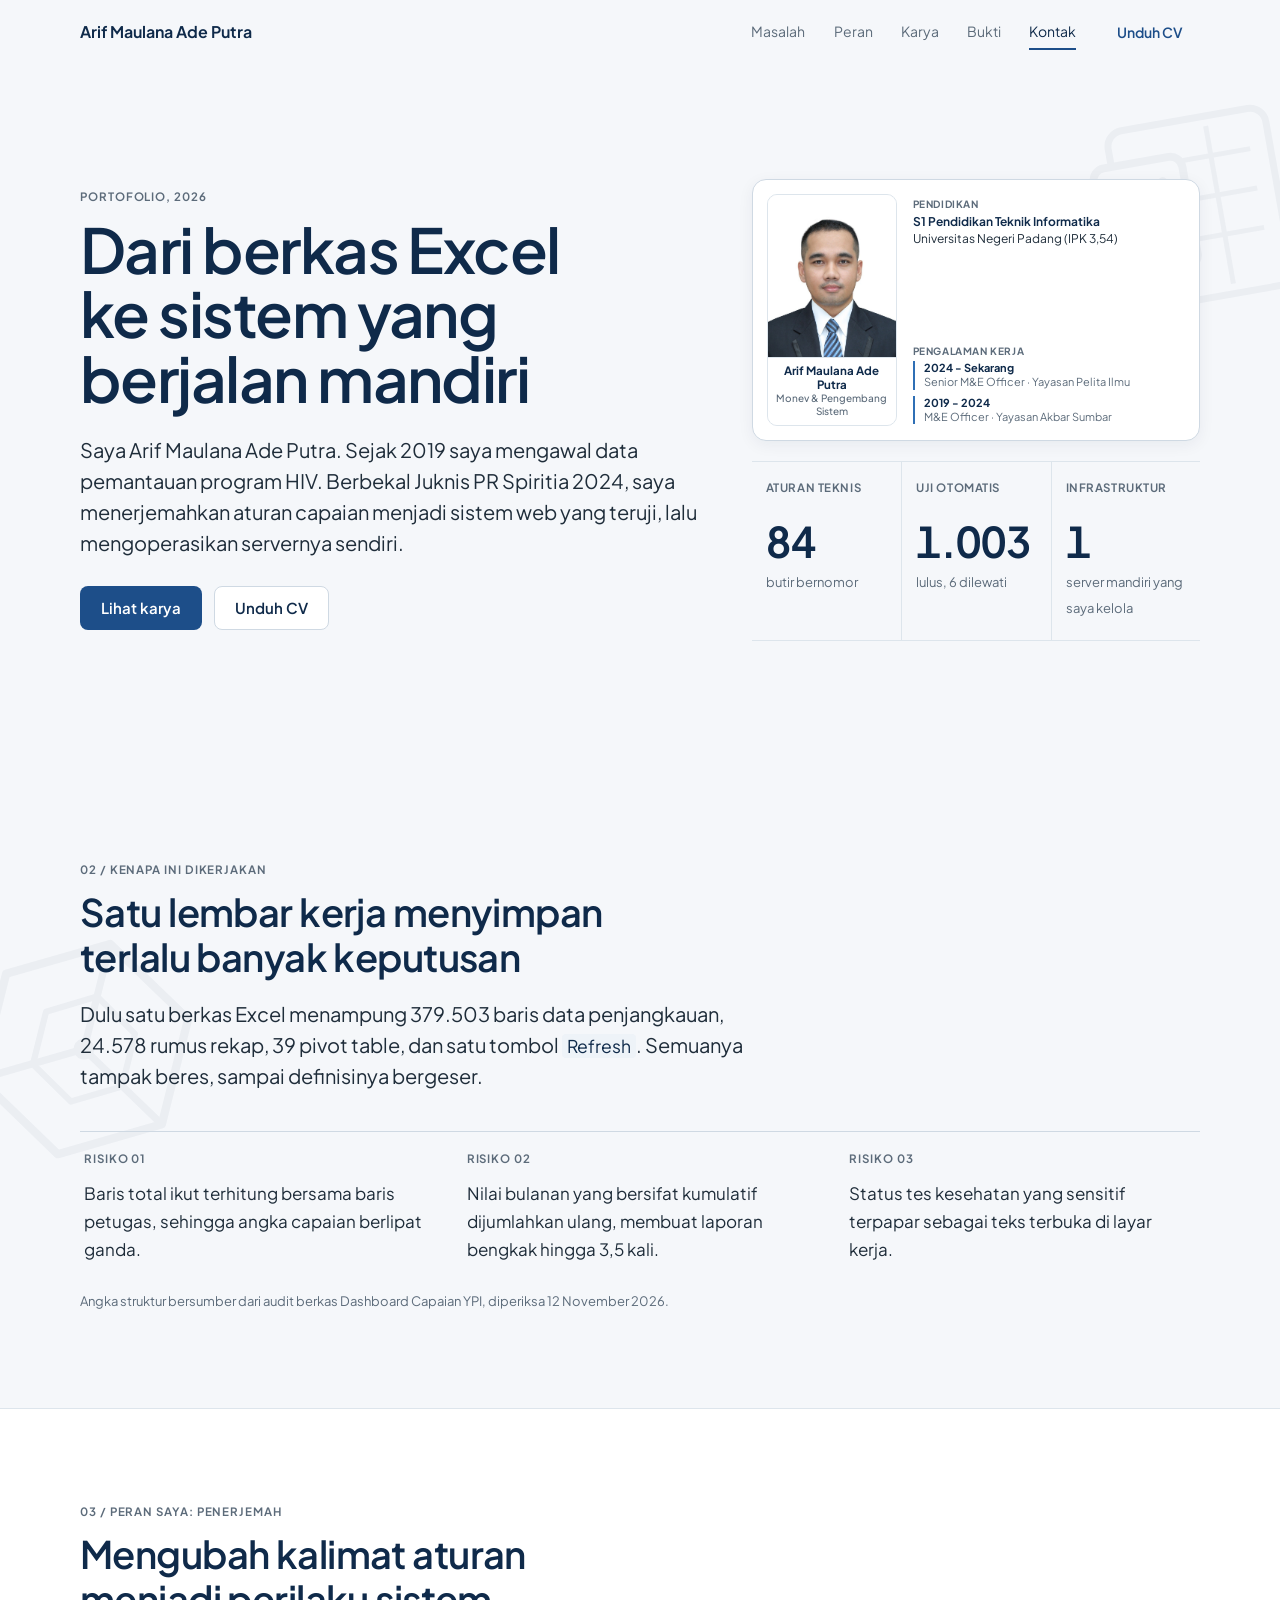
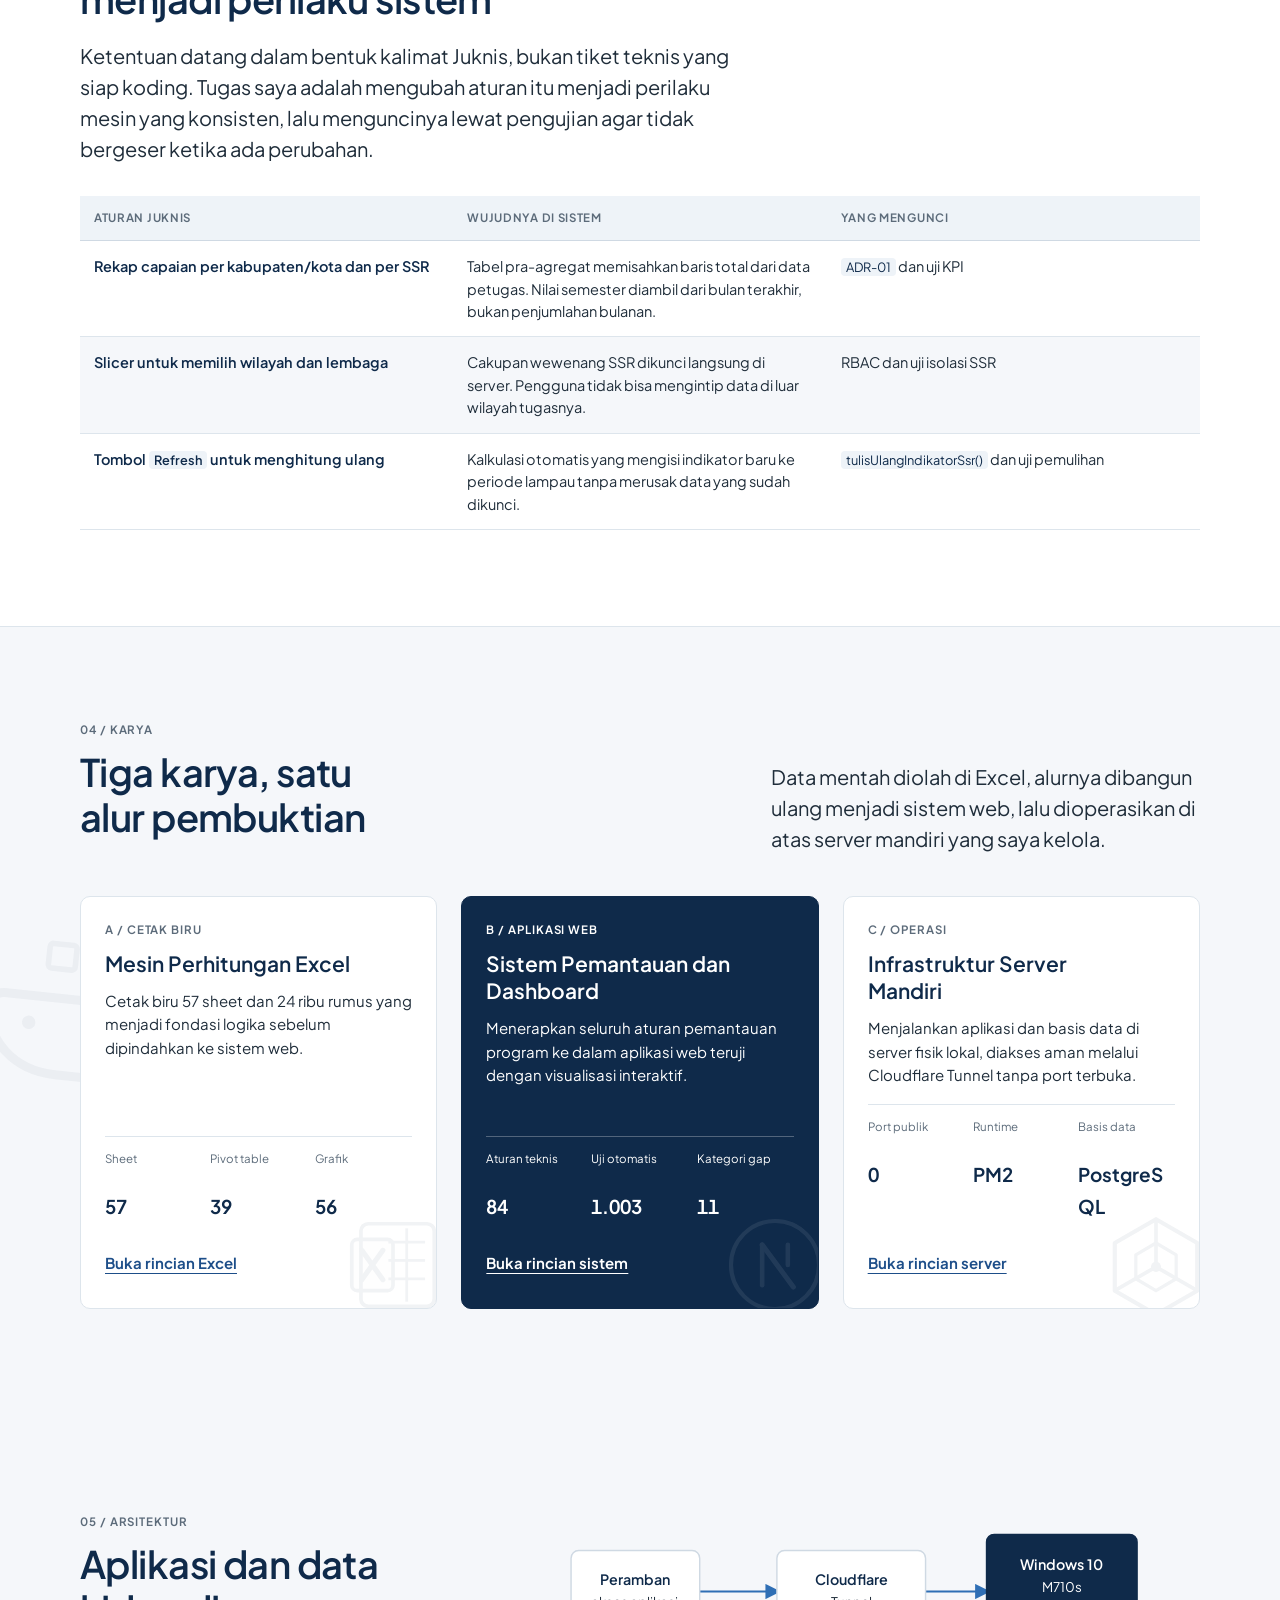
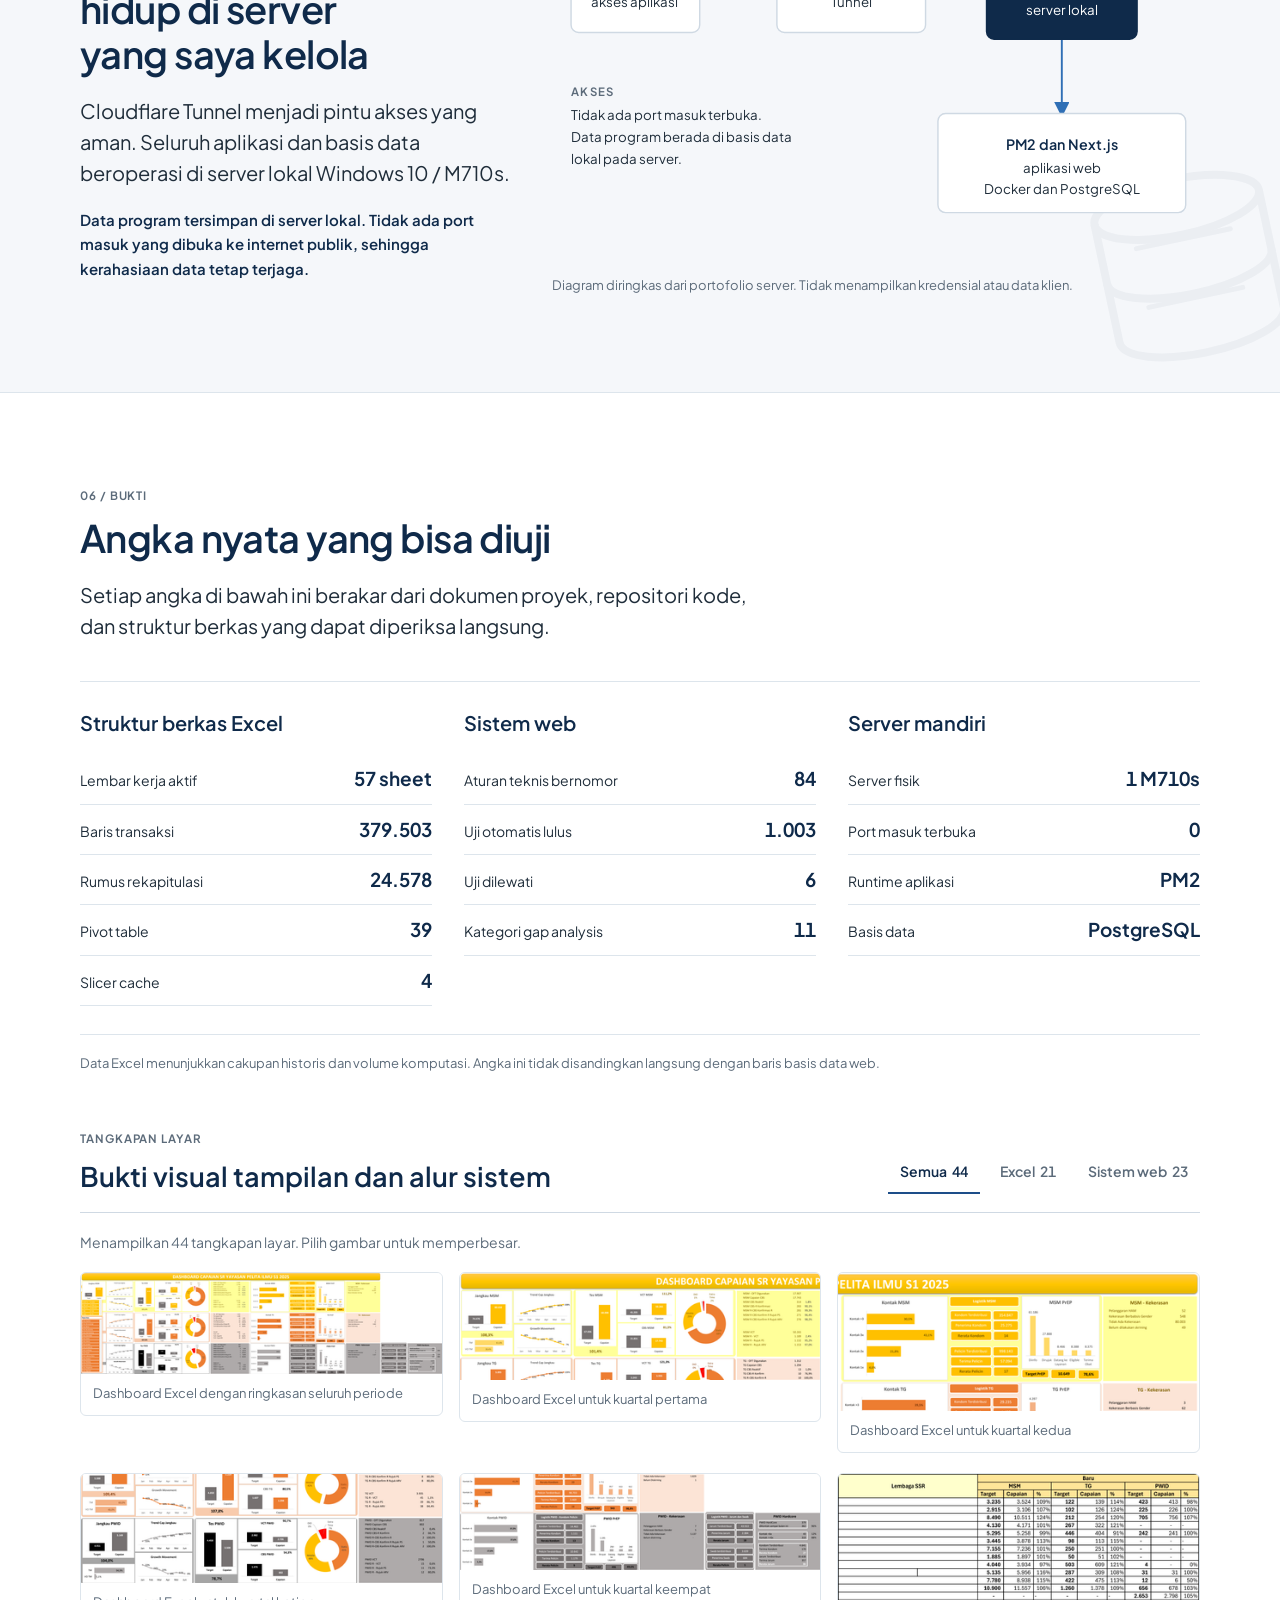
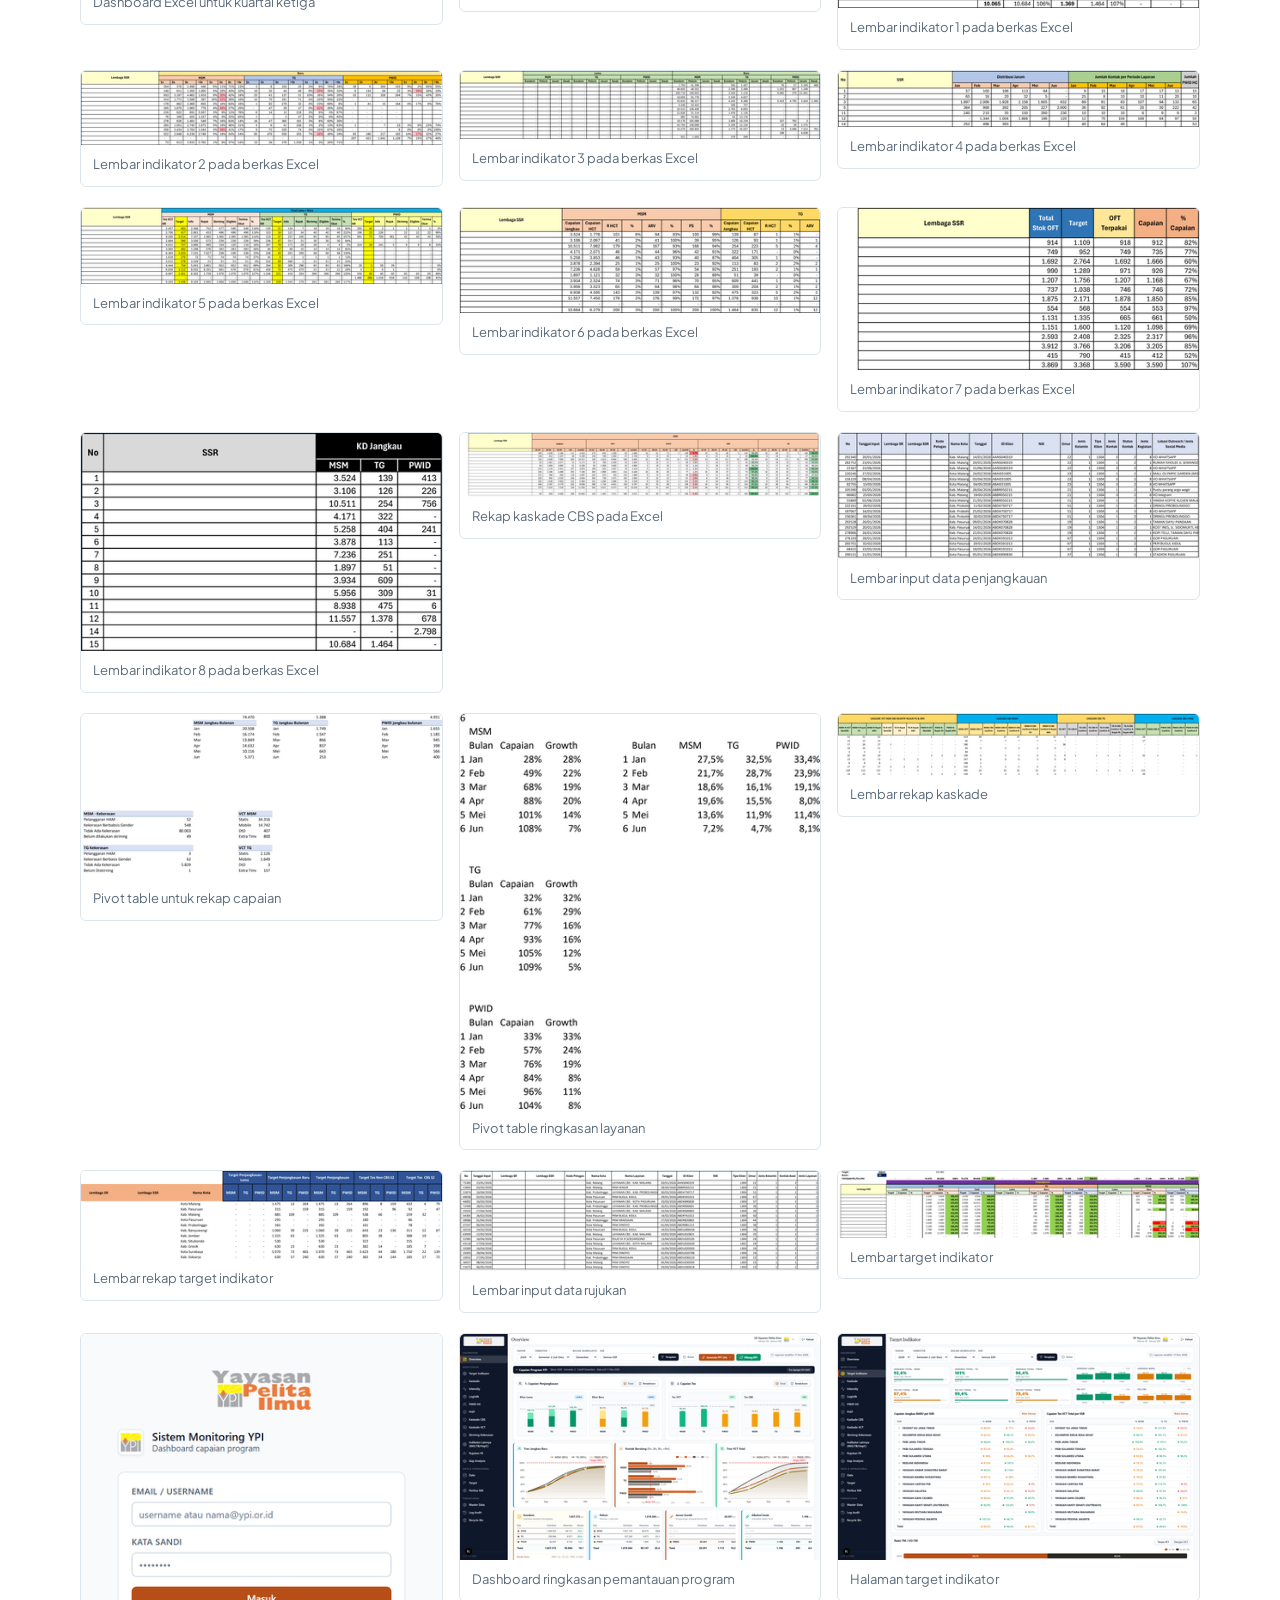
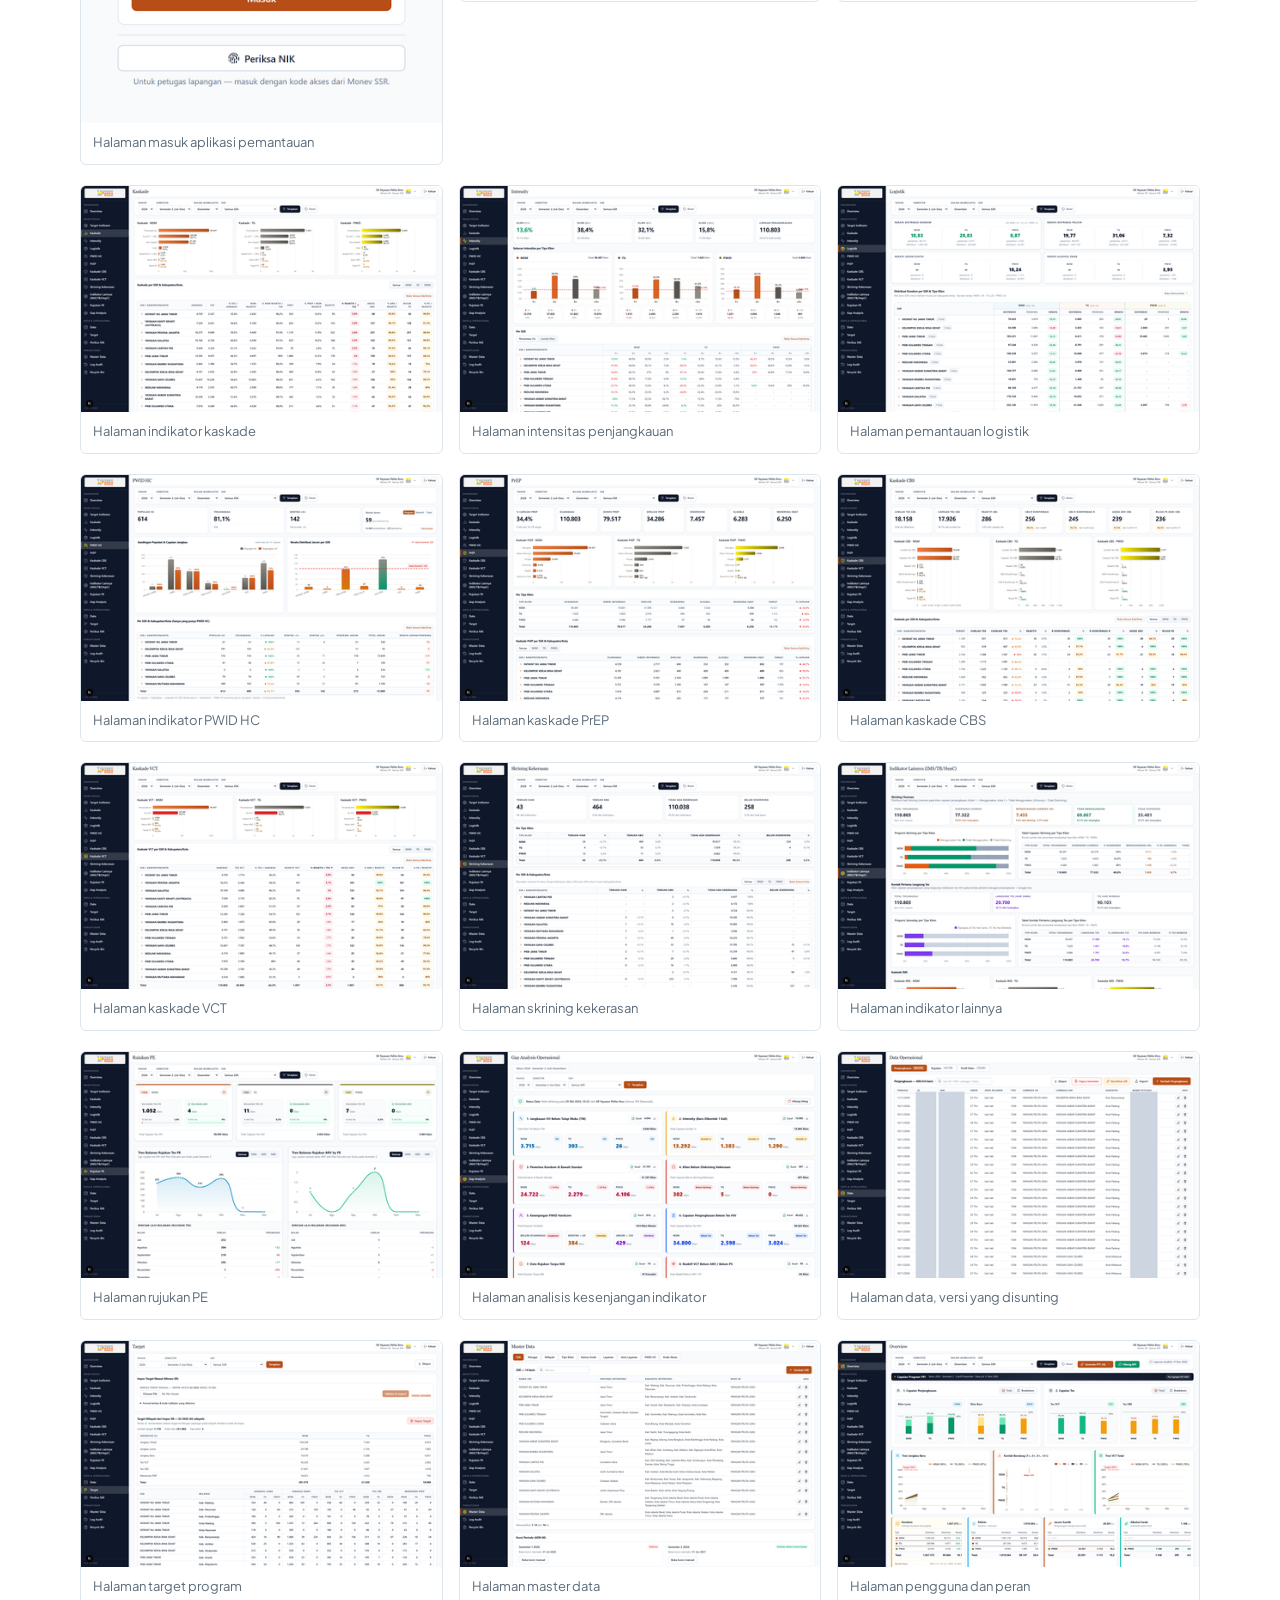
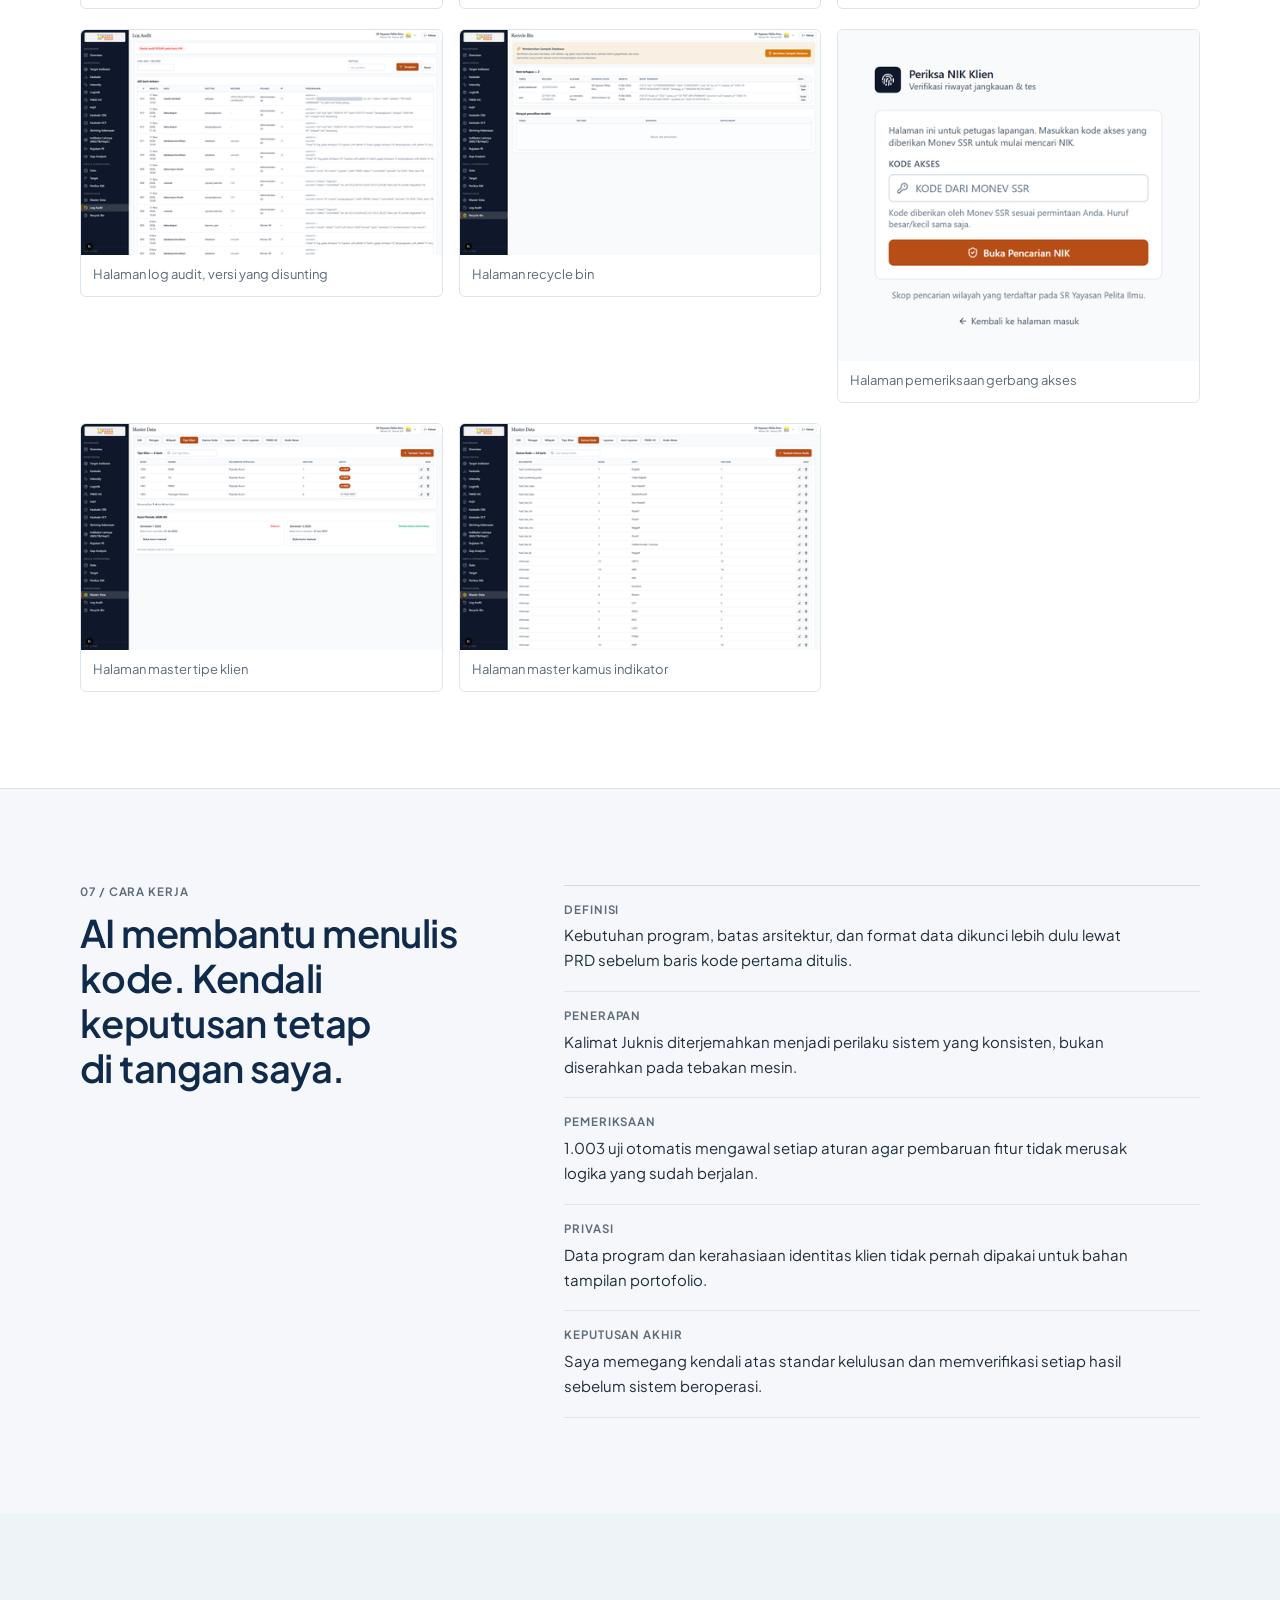
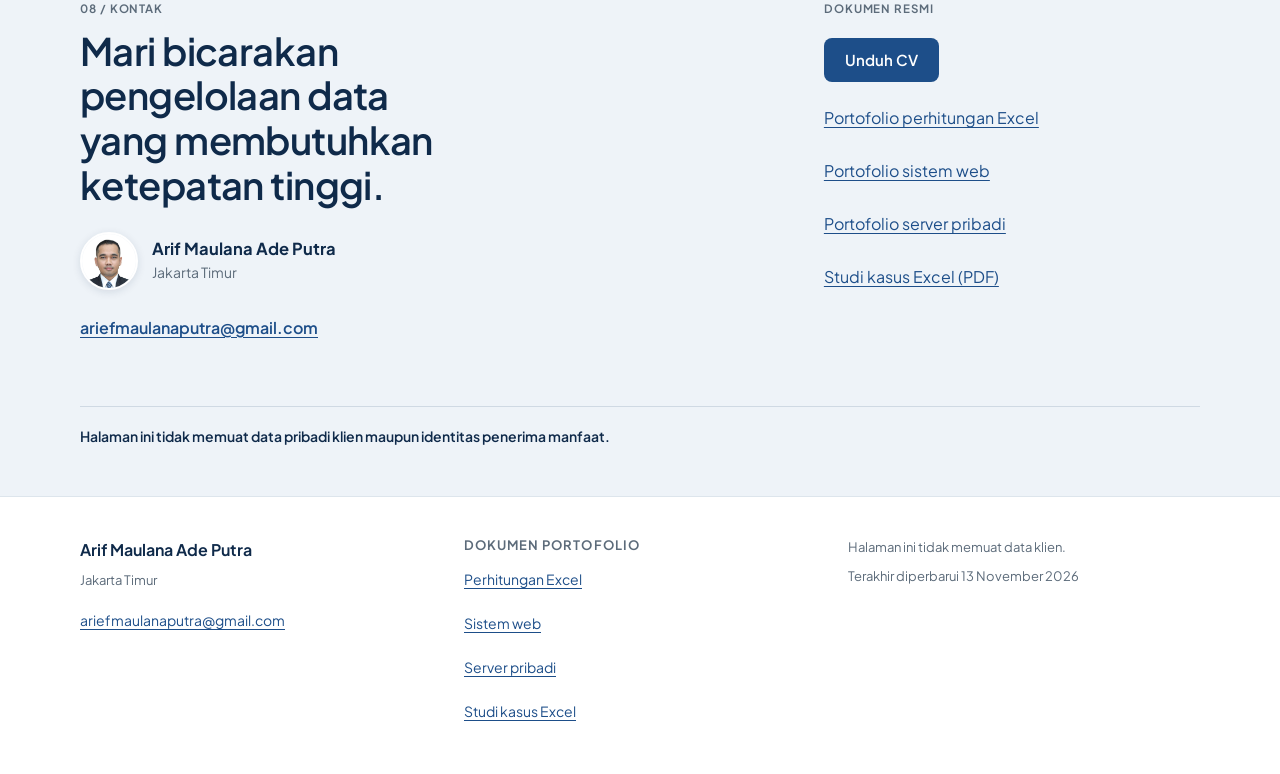
==== commit a1f369f0: "feat: Tambahkan ringkasan pendidikan dan riwayat karier di samping foto hero" ====
--- a/index.html
+++ b/index.html
@@ -118,11 +118,32 @@
         </div>
       </div>
       <div class="hero-media muncul">
-        <div class="hero-foto-kartu">
-          <img class="hero-foto" src="assets/img/foto-arif-maulana-opt.jpg" alt="Foto profesional Arif Maulana Ade Putra" width="160" height="200" fetchpriority="high" decoding="async">
-          <div class="hero-foto-caption">
-            <span class="hero-foto-nama">Arif Maulana Ade Putra</span>
-            <span class="hero-foto-peran">Monev &amp; Pengembang Sistem</span>
+        <div class="hero-profil-kartu">
+          <div class="hero-profil-foto-wrap">
+            <img class="hero-foto" src="assets/img/foto-arif-maulana-opt.jpg" alt="Foto profesional Arif Maulana Ade Putra" width="130" height="162" fetchpriority="high" decoding="async">
+            <div class="hero-foto-caption">
+              <span class="hero-foto-nama">Arif Maulana Ade Putra</span>
+              <span class="hero-foto-peran">Monev &amp; Pengembang Sistem</span>
+            </div>
+          </div>
+          <div class="hero-profil-bio">
+            <div class="bio-blok">
+              <span class="bio-label">Pendidikan</span>
+              <p class="bio-isi"><strong>S1 Pendidikan Teknik Informatika</strong><br>Universitas Negeri Padang (IPK 3,54)</p>
+            </div>
+            <div class="bio-blok">
+              <span class="bio-label">Pengalaman Kerja</span>
+              <ul class="bio-karir">
+                <li>
+                  <strong>2024 - Sekarang</strong>
+                  <span>Senior M&amp;E Officer · Yayasan Pelita Ilmu</span>
+                </li>
+                <li>
+                  <strong>2019 - 2024</strong>
+                  <span>M&amp;E Officer · Yayasan Akbar Sumbar</span>
+                </li>
+              </ul>
+            </div>
           </div>
         </div>
         <div class="angka-hero" aria-label="Ringkasan bukti">
--- a/assets/gaya.css
+++ b/assets/gaya.css
@@ -417,15 +417,29 @@
   align-self: center;
 }
 
-.hero-foto-kartu {
+.hero-profil-kartu {
+  display: flex;
+  gap: 16px;
+  align-items: stretch;
   width: 100%;
-  max-width: 160px;
+  max-width: 480px;
   margin-inline: auto 0;
-  border-radius: 12px;
-  overflow: hidden;
+  padding: 14px;
+  border-radius: 14px;
   border: 1px solid var(--line-strong);
   background: var(--surface);
-  box-shadow: 0 4px 14px rgb(15 42 74 / 6%);
+  box-shadow: 0 4px 16px rgb(15 42 74 / 6%);
+}
+
+.hero-profil-foto-wrap {
+  width: 130px;
+  flex-shrink: 0;
+  display: flex;
+  flex-direction: column;
+  border-radius: 10px;
+  overflow: hidden;
+  border: 1px solid var(--line);
+  background: var(--page);
 }
 
 .hero-foto {
@@ -438,14 +452,15 @@
 }
 
 .hero-foto-caption {
-  padding: 8px 10px;
+  padding: 6px 6px 7px;
   background: var(--surface);
   border-top: 1px solid var(--line);
+  text-align: center;
 }
 
 .hero-foto-nama {
   display: block;
-  font-size: 13px;
+  font-size: 11.5px;
   font-weight: 700;
   color: var(--navy-900);
   line-height: 1.25;
@@ -453,10 +468,77 @@
 
 .hero-foto-peran {
   display: block;
-  font-size: 11px;
+  font-size: 10px;
   color: var(--muted);
   font-weight: 500;
-  line-height: 1.35;
+  line-height: 1.3;
+}
+
+.hero-profil-bio {
+  flex: 1;
+  min-width: 0;
+  display: flex;
+  flex-direction: column;
+  justify-content: space-between;
+  gap: 8px;
+  padding: 2px 2px 2px 0;
+}
+
+.bio-blok {
+  display: flex;
+  flex-direction: column;
+  gap: 2px;
+}
+
+.bio-label {
+  display: block;
+  font-size: 10px;
+  font-weight: 700;
+  text-transform: uppercase;
+  letter-spacing: 0.06em;
+  color: var(--muted);
+}
+
+.bio-isi {
+  margin: 0;
+  font-size: 12px;
+  line-height: 1.4;
+  color: var(--ink);
+}
+
+.bio-isi strong {
+  color: var(--navy-900);
+  font-weight: 650;
+}
+
+.bio-karir {
+  list-style: none;
+  margin: 0;
+  padding: 0;
+  display: flex;
+  flex-direction: column;
+  gap: 6px;
+}
+
+.bio-karir li {
+  font-size: 11.5px;
+  line-height: 1.3;
+  color: var(--ink);
+  padding-left: 9px;
+  border-left: 2px solid var(--navy-600);
+}
+
+.bio-karir strong {
+  display: block;
+  font-size: 11px;
+  color: var(--navy-900);
+  font-weight: 700;
+}
+
+.bio-karir span {
+  display: block;
+  color: var(--muted);
+  font-size: 11px;
 }
 
 .angka-hero {
@@ -1428,8 +1510,8 @@
     gap: 24px;
   }
 
-  .hero-foto-kartu {
-    max-width: 130px;
+  .hero-profil-kartu {
+    max-width: 480px;
     margin-inline: 0 auto;
   }
 
@@ -1533,6 +1615,17 @@
   .hero {
     gap: 30px;
     padding-block: 54px 58px;
+  }
+
+  .hero-profil-kartu {
+    flex-direction: column;
+    max-width: 320px;
+    gap: 12px;
+  }
+
+  .hero-profil-foto-wrap {
+    width: 120px;
+    margin: 0 auto;
   }
 
   h1 {
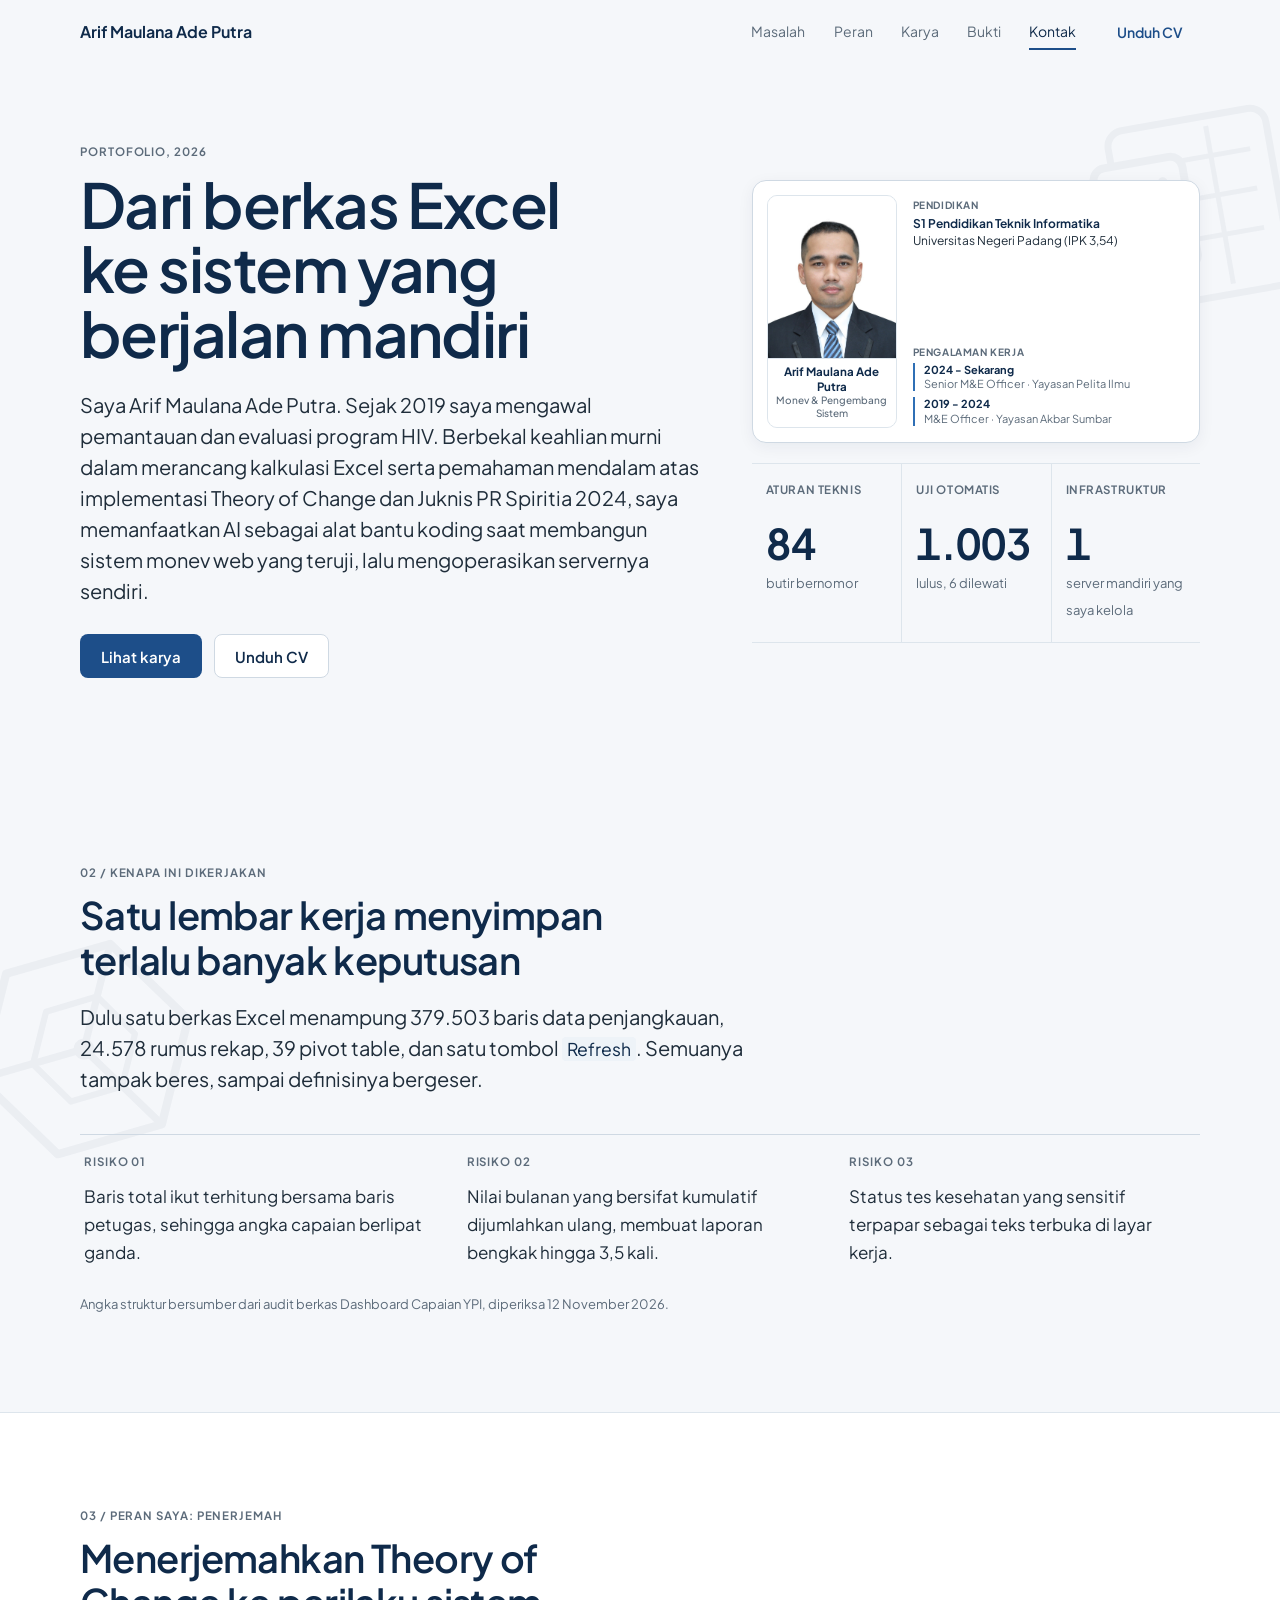
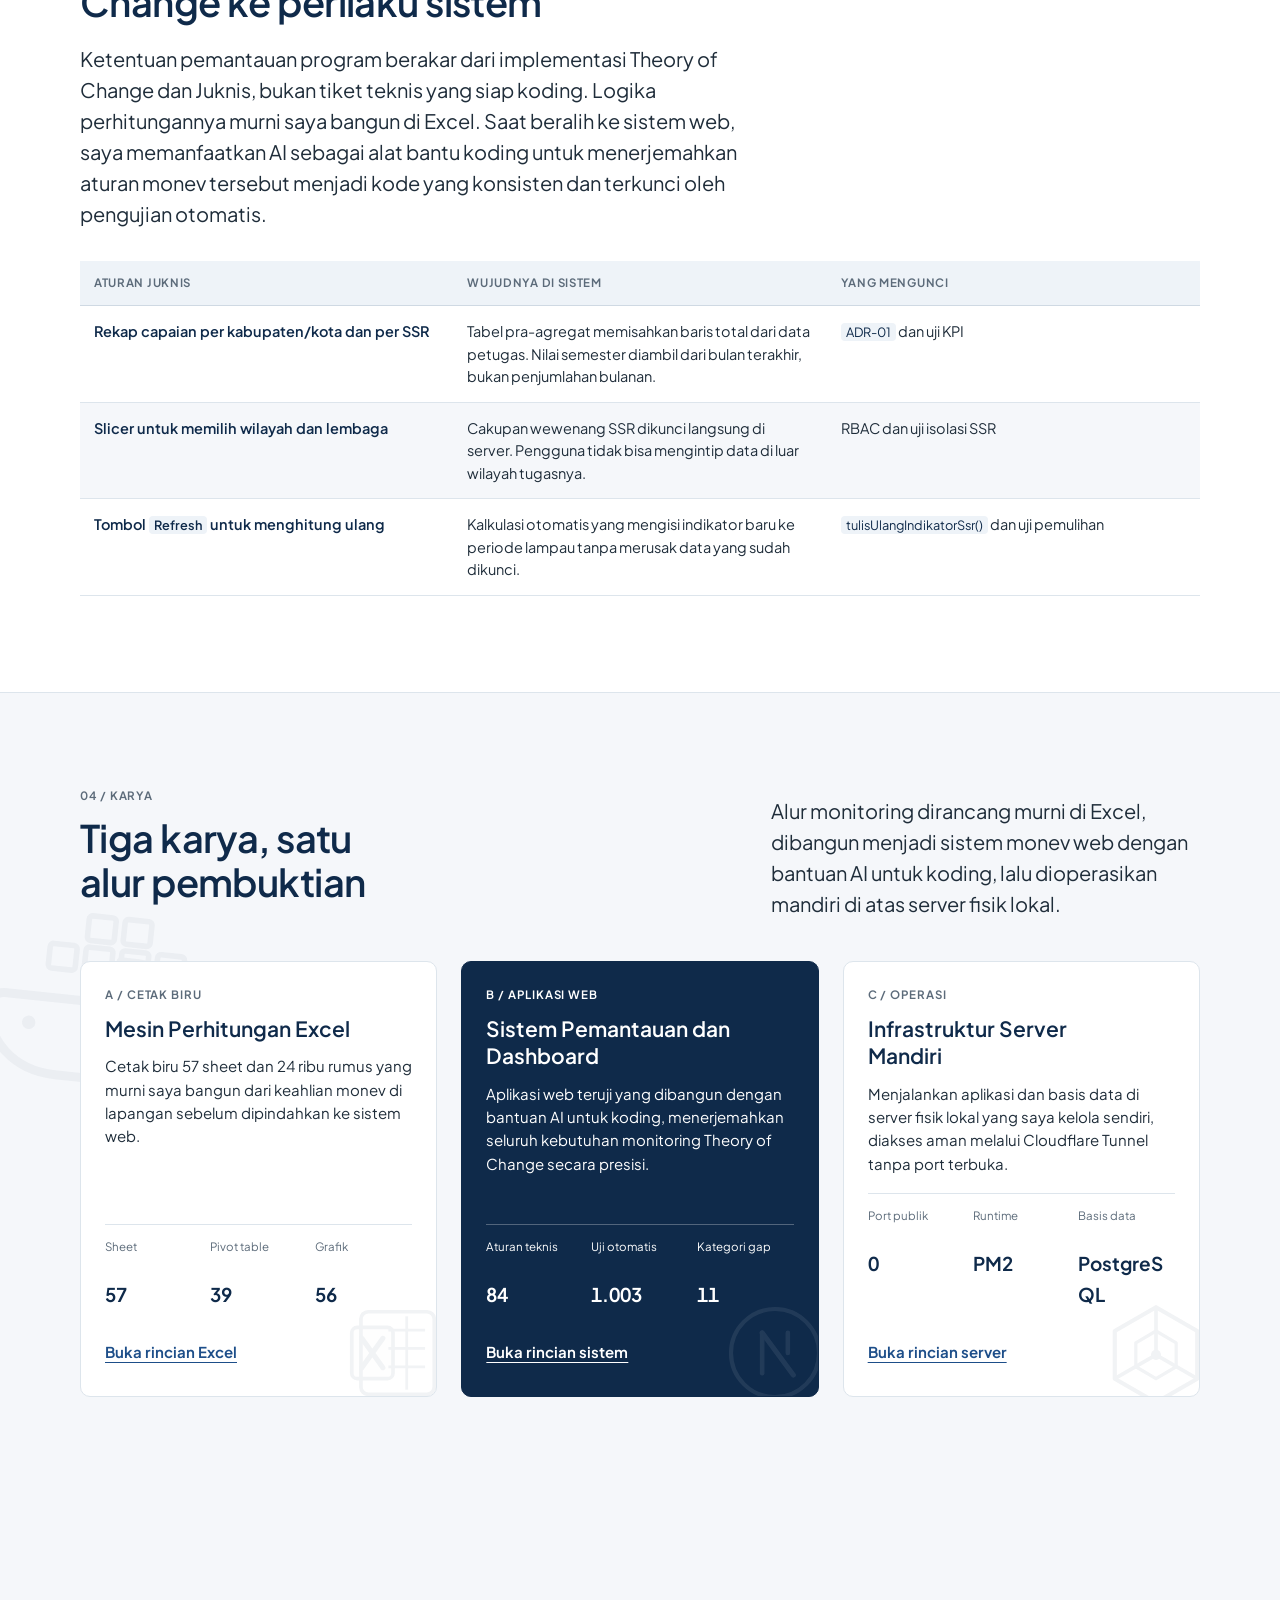
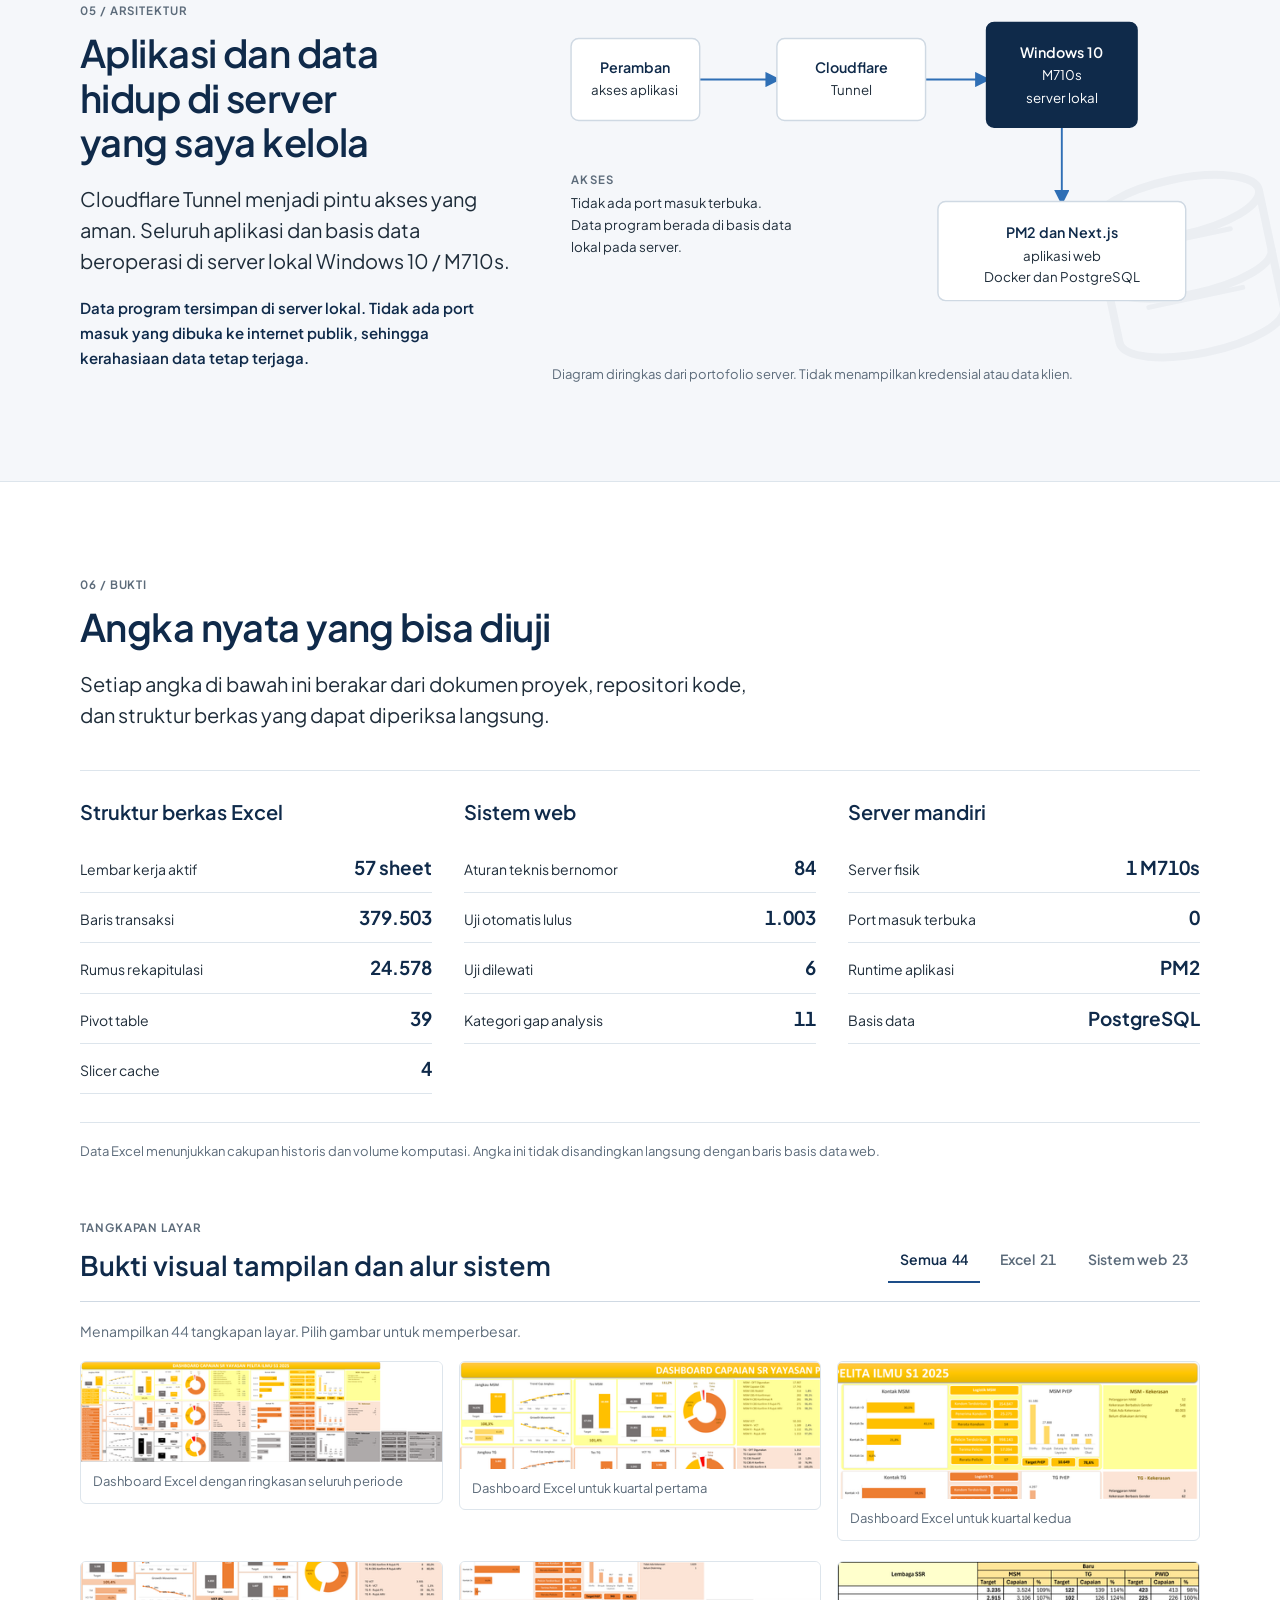
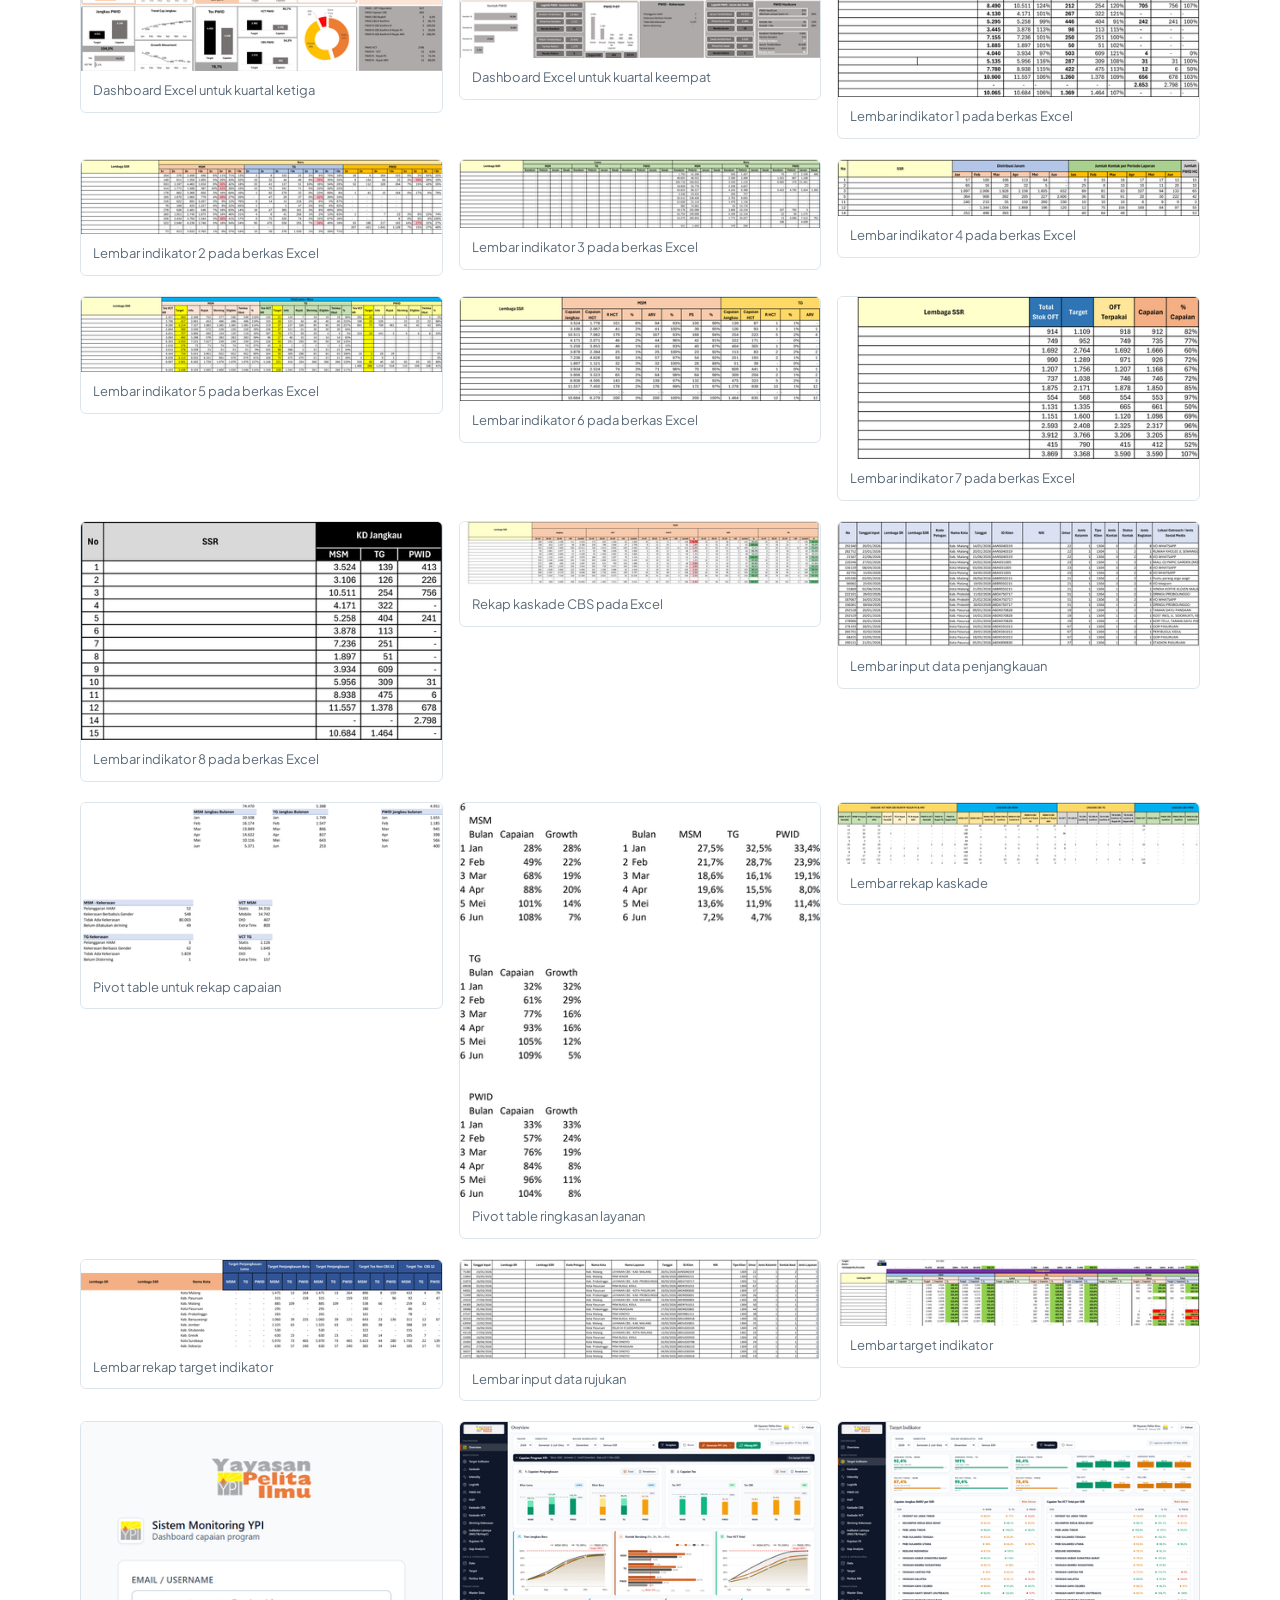
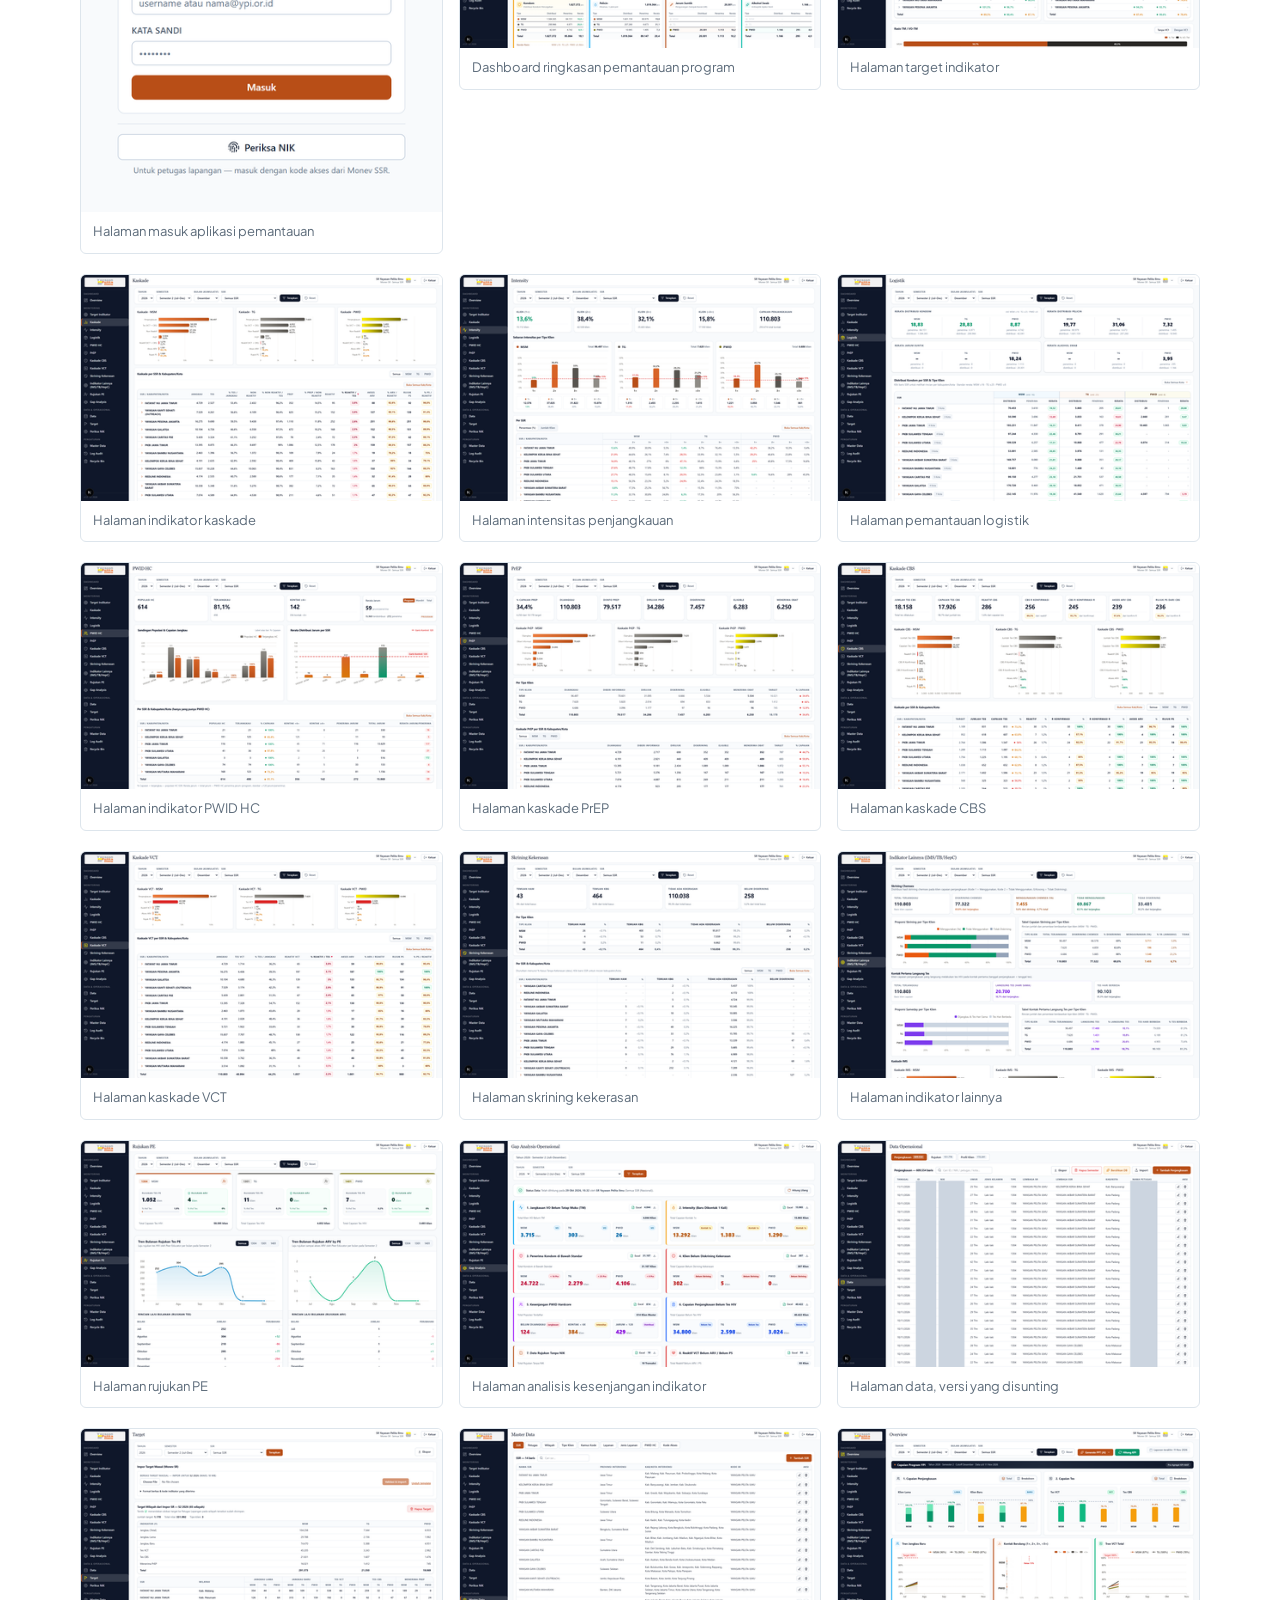
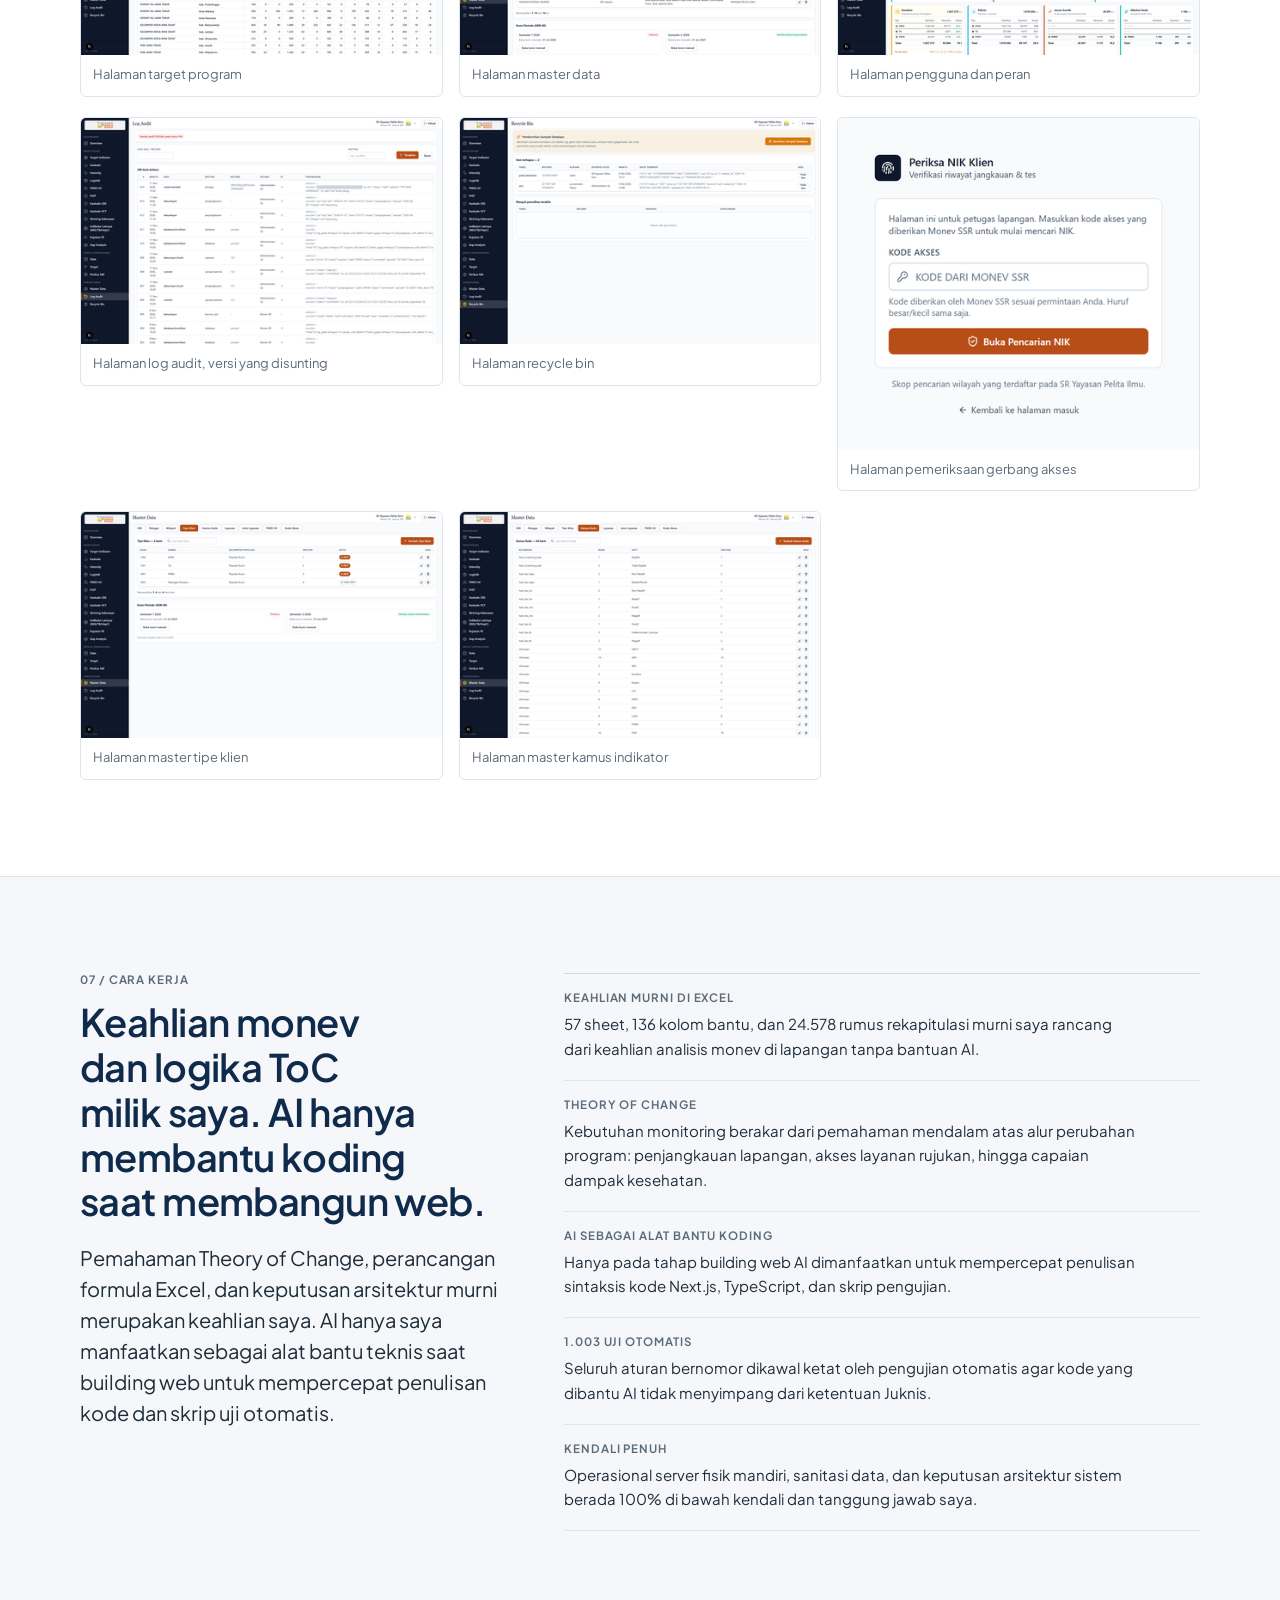
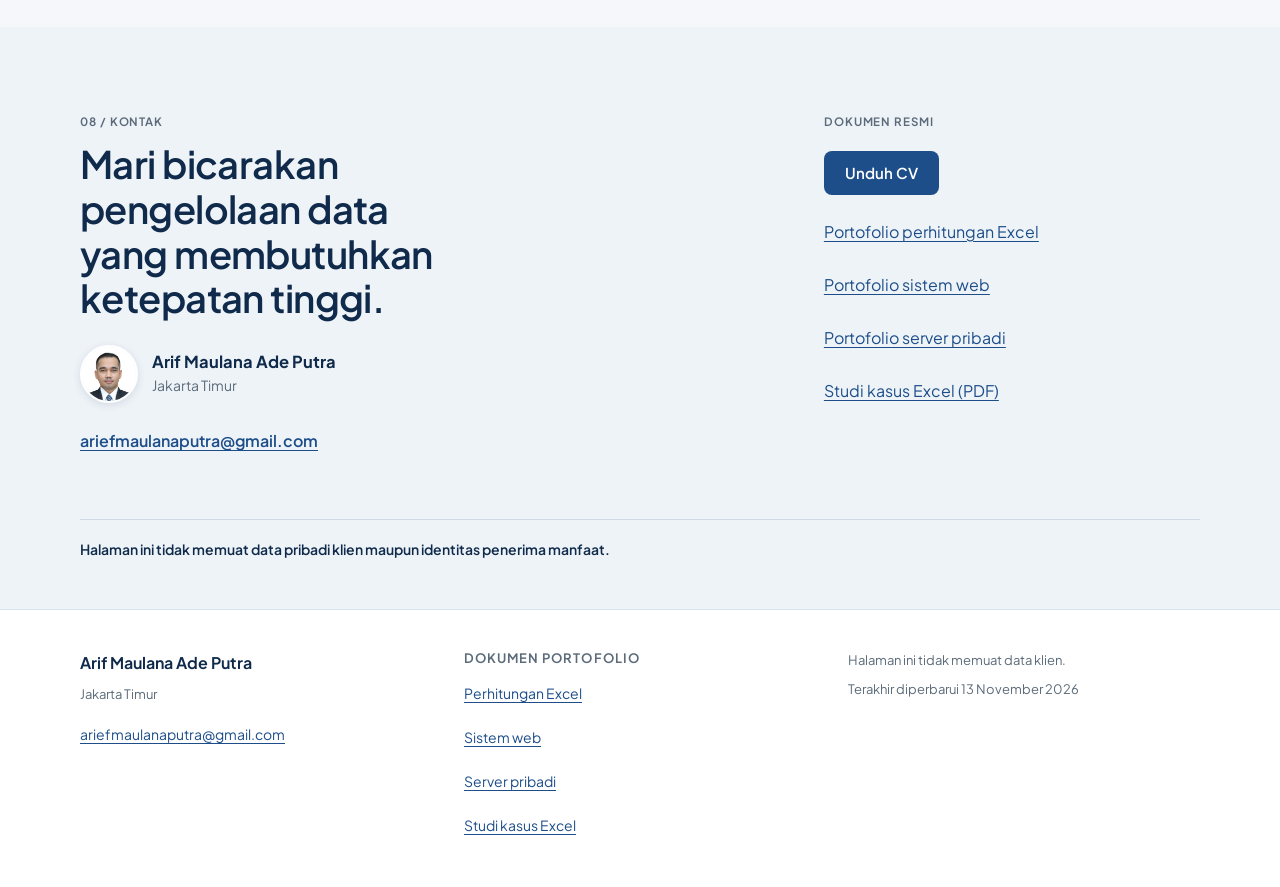
==== commit 56713a24: "docs: Selaraskan narasi Theory of Change, keahlian murni Excel, dan peran AI sebagai alat bantu kodi" ====
--- a/index.html
+++ b/index.html
@@ -111,7 +111,7 @@
       <div class="hero-copy muncul">
         <p class="label-atas">Portofolio, 2026</p>
         <h1 id="judul-utama">Dari berkas Excel ke sistem yang berjalan mandiri</h1>
-        <p class="hero-intro">Saya Arif Maulana Ade Putra. Sejak 2019 saya mengawal data pemantauan program HIV. Berbekal Juknis PR Spiritia 2024, saya menerjemahkan aturan capaian menjadi sistem web yang teruji, lalu mengoperasikan servernya sendiri.</p>
+        <p class="hero-intro">Saya Arif Maulana Ade Putra. Sejak 2019 saya mengawal pemantauan dan evaluasi program HIV. Berbekal keahlian murni dalam merancang kalkulasi Excel serta pemahaman mendalam atas implementasi Theory of Change dan Juknis PR Spiritia 2024, saya memanfaatkan AI sebagai alat bantu koding saat membangun sistem monev web yang teruji, lalu mengoperasikan servernya sendiri.</p>
         <div class="hero-actions">
           <a class="tombol tombol-utama" href="#karya">Lihat karya</a>
           <a class="tombol tombol-sekunder" href="dokumen/cv-arif-maulana-ade-putra-2026.pdf" download>Unduh CV</a>
@@ -194,8 +194,8 @@
       <div class="wadah">
         <div class="section-intro muncul">
           <p class="label-atas">03 / Peran saya: penerjemah</p>
-          <h2 id="judul-peran">Mengubah kalimat aturan menjadi perilaku sistem</h2>
-          <p class="lead">Ketentuan datang dalam bentuk kalimat Juknis, bukan tiket teknis yang siap koding. Tugas saya adalah mengubah aturan itu menjadi perilaku mesin yang konsisten, lalu menguncinya lewat pengujian agar tidak bergeser ketika ada perubahan.</p>
+          <h2 id="judul-peran">Menerjemahkan Theory of Change ke perilaku sistem</h2>
+          <p class="lead">Ketentuan pemantauan program berakar dari implementasi Theory of Change dan Juknis, bukan tiket teknis yang siap koding. Logika perhitungannya murni saya bangun di Excel. Saat beralih ke sistem web, saya memanfaatkan AI sebagai alat bantu koding untuk menerjemahkan aturan monev tersebut menjadi kode yang konsisten dan terkunci oleh pengujian otomatis.</p>
         </div>
         <div class="tabel-bungkus muncul">
           <table class="tabel-aturan">
@@ -234,7 +234,7 @@
           <p class="label-atas">04 / Karya</p>
           <h2 id="judul-karya">Tiga karya, satu alur pembuktian</h2>
         </div>
-        <p class="lead">Data mentah diolah di Excel, alurnya dibangun ulang menjadi sistem web, lalu dioperasikan di atas server mandiri yang saya kelola.</p>
+        <p class="lead">Alur monitoring dirancang murni di Excel, dibangun menjadi sistem monev web dengan bantuan AI untuk koding, lalu dioperasikan mandiri di atas server fisik lokal.</p>
       </div>
       <div class="karya-grid">
         <article class="kartu-karya muncul">
@@ -249,7 +249,7 @@
           </svg>
           <p class="label-atas">A / Cetak biru</p>
           <h3>Mesin Perhitungan Excel</h3>
-          <p>Cetak biru 57 sheet dan 24 ribu rumus yang menjadi fondasi logika sebelum dipindahkan ke sistem web.</p>
+          <p>Cetak biru 57 sheet dan 24 ribu rumus yang murni saya bangun dari keahlian monev di lapangan sebelum dipindahkan ke sistem web.</p>
           <dl class="angka-mini">
             <div><dt>Sheet</dt><dd>57</dd></div>
             <div><dt>Pivot table</dt><dd>39</dd></div>
@@ -266,7 +266,7 @@
           </svg>
           <p class="label-atas">B / Aplikasi web</p>
           <h3>Sistem Pemantauan dan Dashboard</h3>
-          <p>Menerapkan seluruh aturan pemantauan program ke dalam aplikasi web teruji dengan visualisasi interaktif.</p>
+          <p>Aplikasi web teruji yang dibangun dengan bantuan AI untuk koding, menerjemahkan seluruh kebutuhan monitoring Theory of Change secara presisi.</p>
           <dl class="angka-mini">
             <div><dt>Aturan teknis</dt><dd>84</dd></div>
             <div><dt>Uji otomatis</dt><dd>1.003</dd></div>
@@ -283,7 +283,7 @@
           </svg>
           <p class="label-atas">C / Operasi</p>
           <h3>Infrastruktur Server Mandiri</h3>
-          <p>Menjalankan aplikasi dan basis data di server fisik lokal, diakses aman melalui Cloudflare Tunnel tanpa port terbuka.</p>
+          <p>Menjalankan aplikasi dan basis data di server fisik lokal yang saya kelola sendiri, diakses aman melalui Cloudflare Tunnel tanpa port terbuka.</p>
           <dl class="angka-mini">
             <div><dt>Port publik</dt><dd>0</dd></div>
             <div><dt>Runtime</dt><dd>PM2</dd></div>
@@ -407,28 +407,29 @@
       <div class="cara-kerja-layout">
         <div class="section-intro muncul">
           <p class="label-atas">07 / Cara kerja</p>
-          <h2 id="judul-cara-kerja">AI membantu menulis kode. Kendali keputusan tetap di tangan saya.</h2>
+          <h2 id="judul-cara-kerja">Keahlian monev dan logika ToC milik saya. AI hanya membantu koding saat membangun web.</h2>
+          <p class="lead">Pemahaman Theory of Change, perancangan formula Excel, dan keputusan arsitektur murni merupakan keahlian saya. AI hanya saya manfaatkan sebagai alat bantu teknis saat building web untuk mempercepat penulisan kode dan skrip uji otomatis.</p>
         </div>
         <div class="disiplin-list muncul">
           <article class="disiplin-item">
-            <p class="label-atas">Definisi</p>
-            <p>Kebutuhan program, batas arsitektur, dan format data dikunci lebih dulu lewat PRD sebelum baris kode pertama ditulis.</p>
+            <p class="label-atas">Keahlian murni di Excel</p>
+            <p>57 sheet, 136 kolom bantu, dan 24.578 rumus rekapitulasi murni saya rancang dari keahlian analisis monev di lapangan tanpa bantuan AI.</p>
           </article>
           <article class="disiplin-item">
-            <p class="label-atas">Penerapan</p>
-            <p>Kalimat Juknis diterjemahkan menjadi perilaku sistem yang konsisten, bukan diserahkan pada tebakan mesin.</p>
+            <p class="label-atas">Theory of Change</p>
+            <p>Kebutuhan monitoring berakar dari pemahaman mendalam atas alur perubahan program: penjangkauan lapangan, akses layanan rujukan, hingga capaian dampak kesehatan.</p>
           </article>
           <article class="disiplin-item">
-            <p class="label-atas">Pemeriksaan</p>
-            <p>1.003 uji otomatis mengawal setiap aturan agar pembaruan fitur tidak merusak logika yang sudah berjalan.</p>
+            <p class="label-atas">AI sebagai alat bantu koding</p>
+            <p>Hanya pada tahap building web AI dimanfaatkan untuk mempercepat penulisan sintaksis kode Next.js, TypeScript, dan skrip pengujian.</p>
           </article>
           <article class="disiplin-item">
-            <p class="label-atas">Privasi</p>
-            <p>Data program dan kerahasiaan identitas klien tidak pernah dipakai untuk bahan tampilan portofolio.</p>
+            <p class="label-atas">1.003 Uji otomatis</p>
+            <p>Seluruh aturan bernomor dikawal ketat oleh pengujian otomatis agar kode yang dibantu AI tidak menyimpang dari ketentuan Juknis.</p>
           </article>
           <article class="disiplin-item">
-            <p class="label-atas">Keputusan akhir</p>
-            <p>Saya memegang kendali atas standar kelulusan dan memverifikasi setiap hasil sebelum sistem beroperasi.</p>
+            <p class="label-atas">Kendali penuh</p>
+            <p>Operasional server fisik mandiri, sanitasi data, dan keputusan arsitektur sistem berada 100% di bawah kendali dan tanggung jawab saya.</p>
           </article>
         </div>
       </div>
@@ -490,7 +491,7 @@
       <button class="icon-button" type="button" data-close-dialog aria-label="Tutup rincian Excel">Tutup</button>
     </div>
     <h2 id="judul-detail-excel">Mesin perhitungan Excel</h2>
-    <p>Berkas Excel makro ini merupakan cetak biru dari seluruh alur data dan kalkulasi sebelum dipindahkan ke web. Angka berikut mencerminkan kompleksitas lembar kerja, bukan data perorangan.</p>
+    <p>Berkas Excel makro ini murni merupakan hasil karya dan keahlian analisis saya di lapangan, menjadi cetak biru dari seluruh alur data dan kalkulasi sebelum dipindahkan ke web. Angka berikut mencerminkan kompleksitas lembar kerja, bukan data perorangan.</p>
     <ul class="detail-list">
       <li>57 sheet aktif, 39 pivot table, dan 4 slicer pengendali data.</li>
       <li>56 grafik capaian visual dan 3 prosedur makro VBA untuk otomatisasi alur.</li>
@@ -510,7 +511,7 @@
       <button class="icon-button" type="button" data-close-dialog aria-label="Tutup rincian sistem">Tutup</button>
     </div>
     <h2 id="judul-detail-web">Sistem Monitoring dan Dashboard</h2>
-    <p>Aplikasi web ini menerjemahkan seluruh ketentuan pemantauan program HIV ke dalam alur kerja yang teruji, mulai dari penerimaan data mentah lapangan hingga sajian dashboard eksekutif.</p>
+    <p>Aplikasi web ini menerjemahkan kebutuhan pemantauan program berbasis Theory of Change dan Juknis ke dalam alur kerja yang teruji. Dibangun dengan bantuan AI untuk penulisan kode, mulai dari penerimaan data mentah lapangan hingga sajian dashboard eksekutif.</p>
     <ul class="detail-list">
       <li>84 aturan teknis bernomor diterapkan langsung ke dalam kode sistem.</li>
       <li>1.003 uji otomatis lulus tanpa cela untuk memastikan ketepatan kalkulasi.</li>
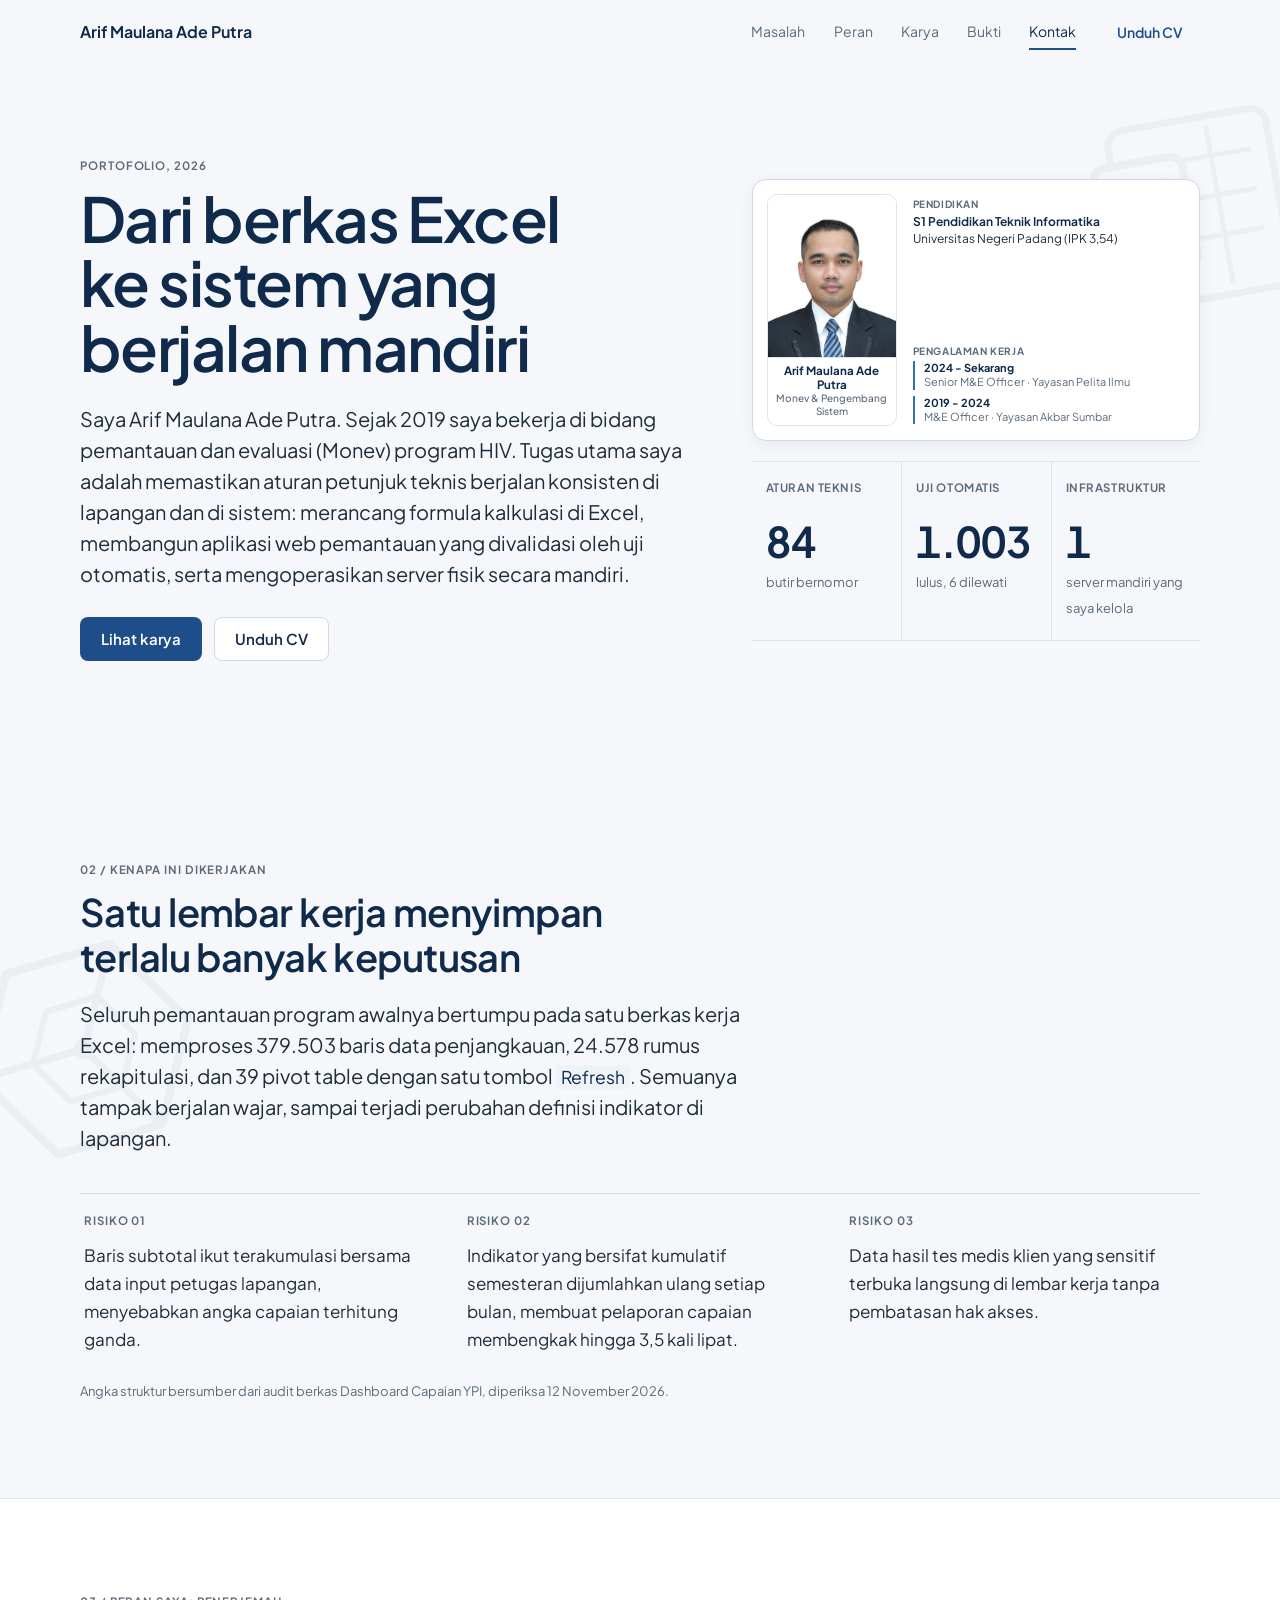
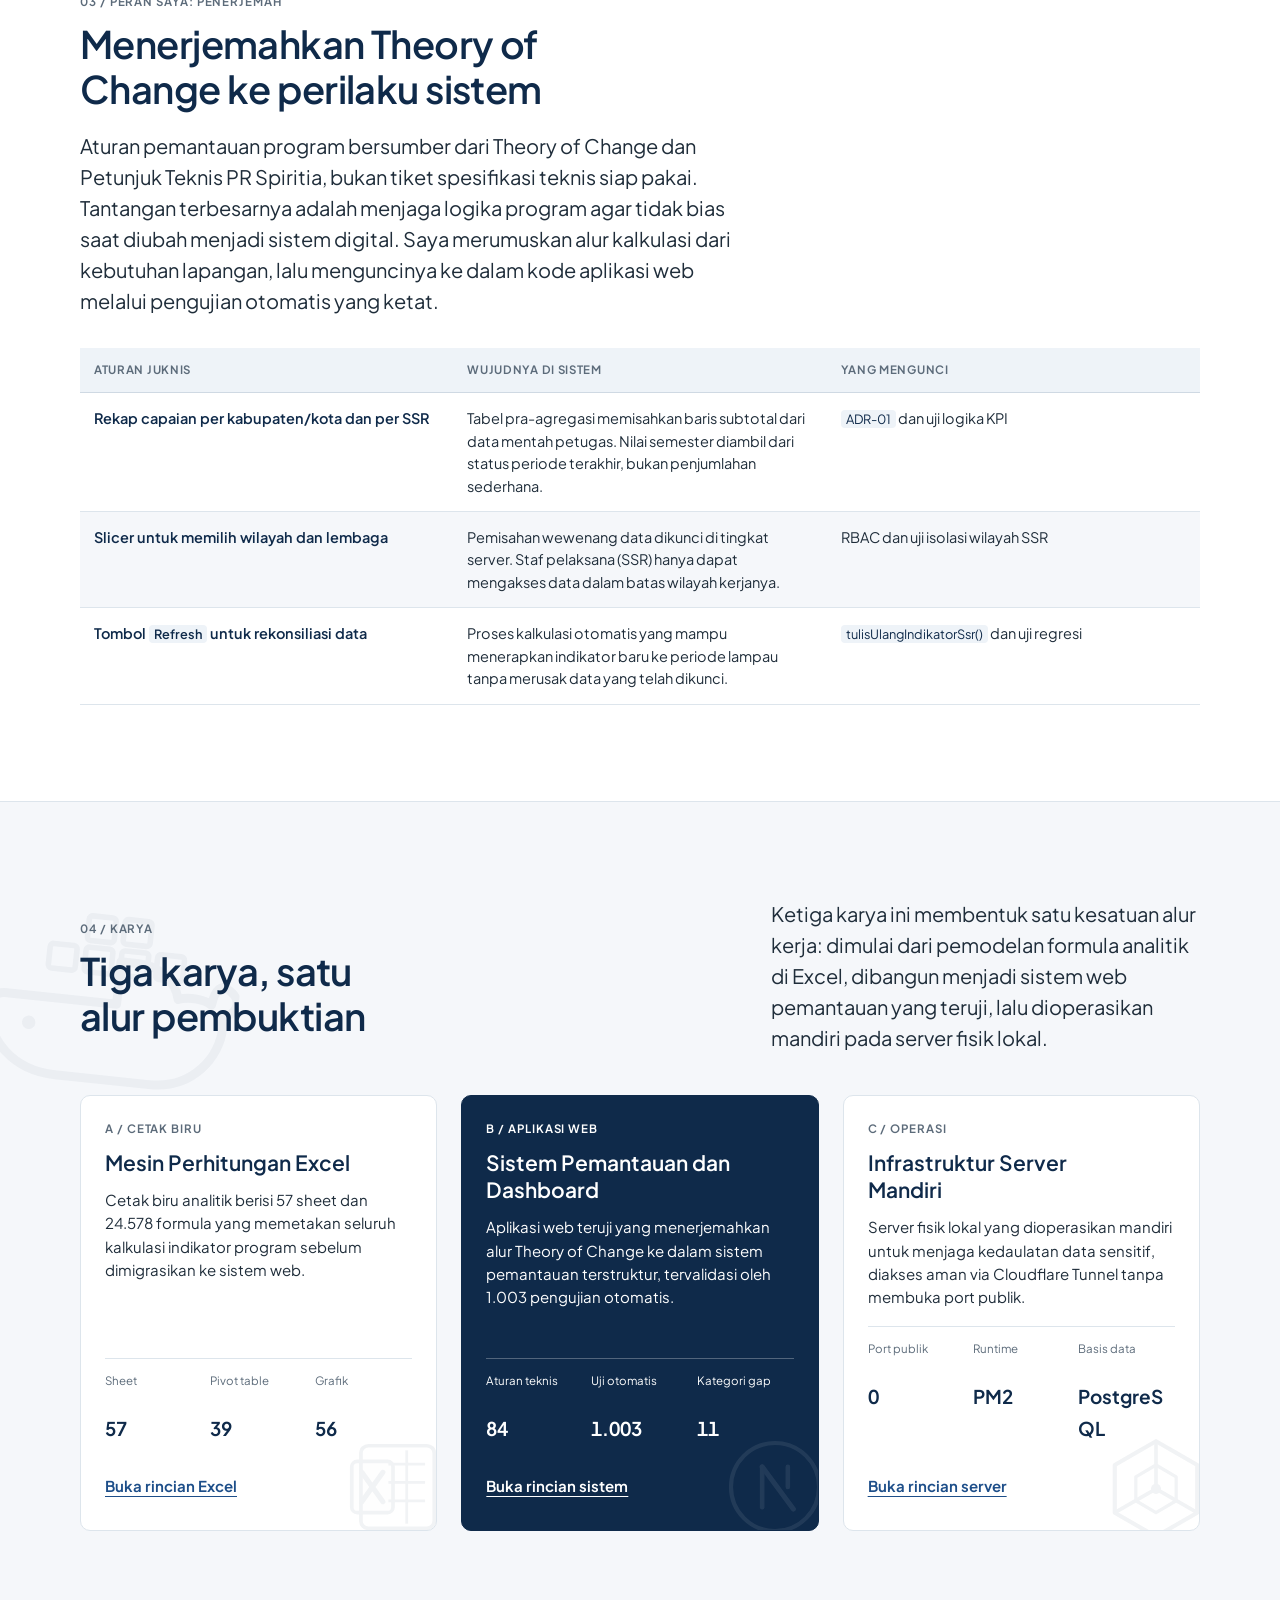
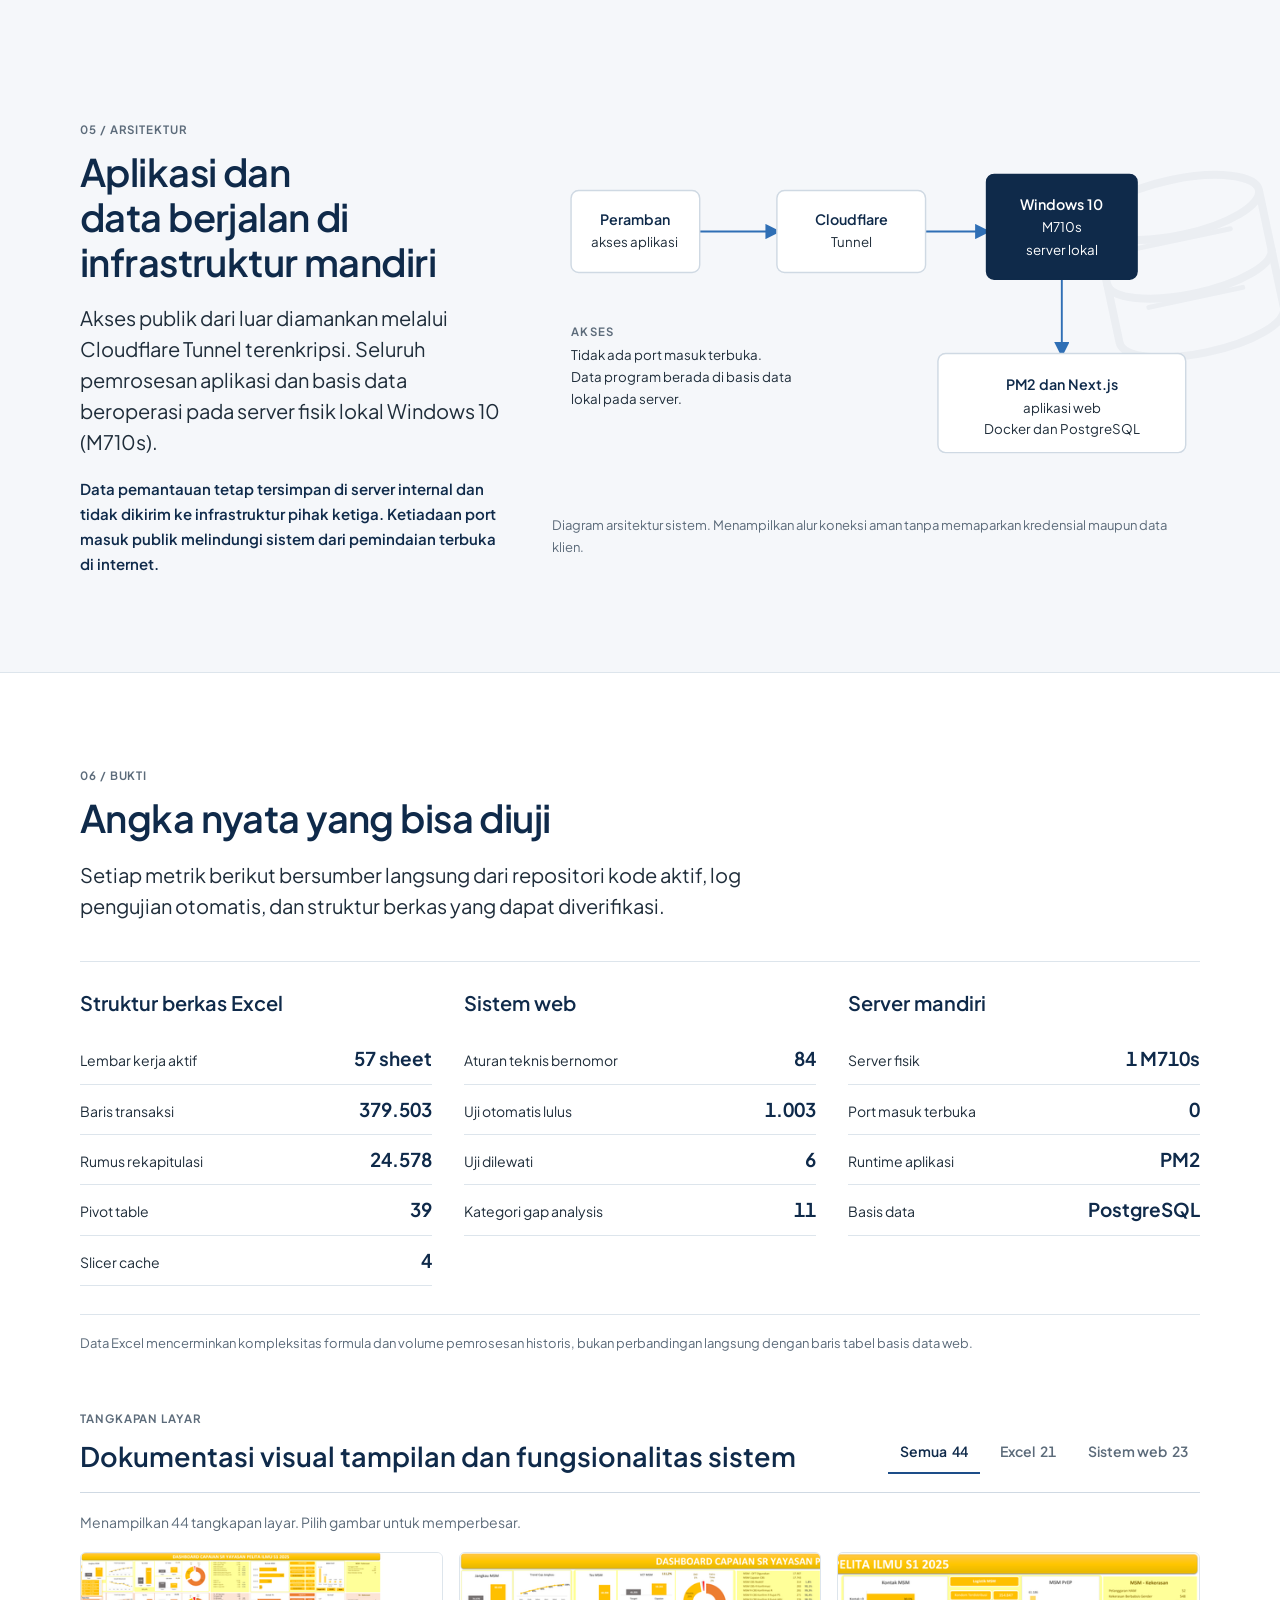
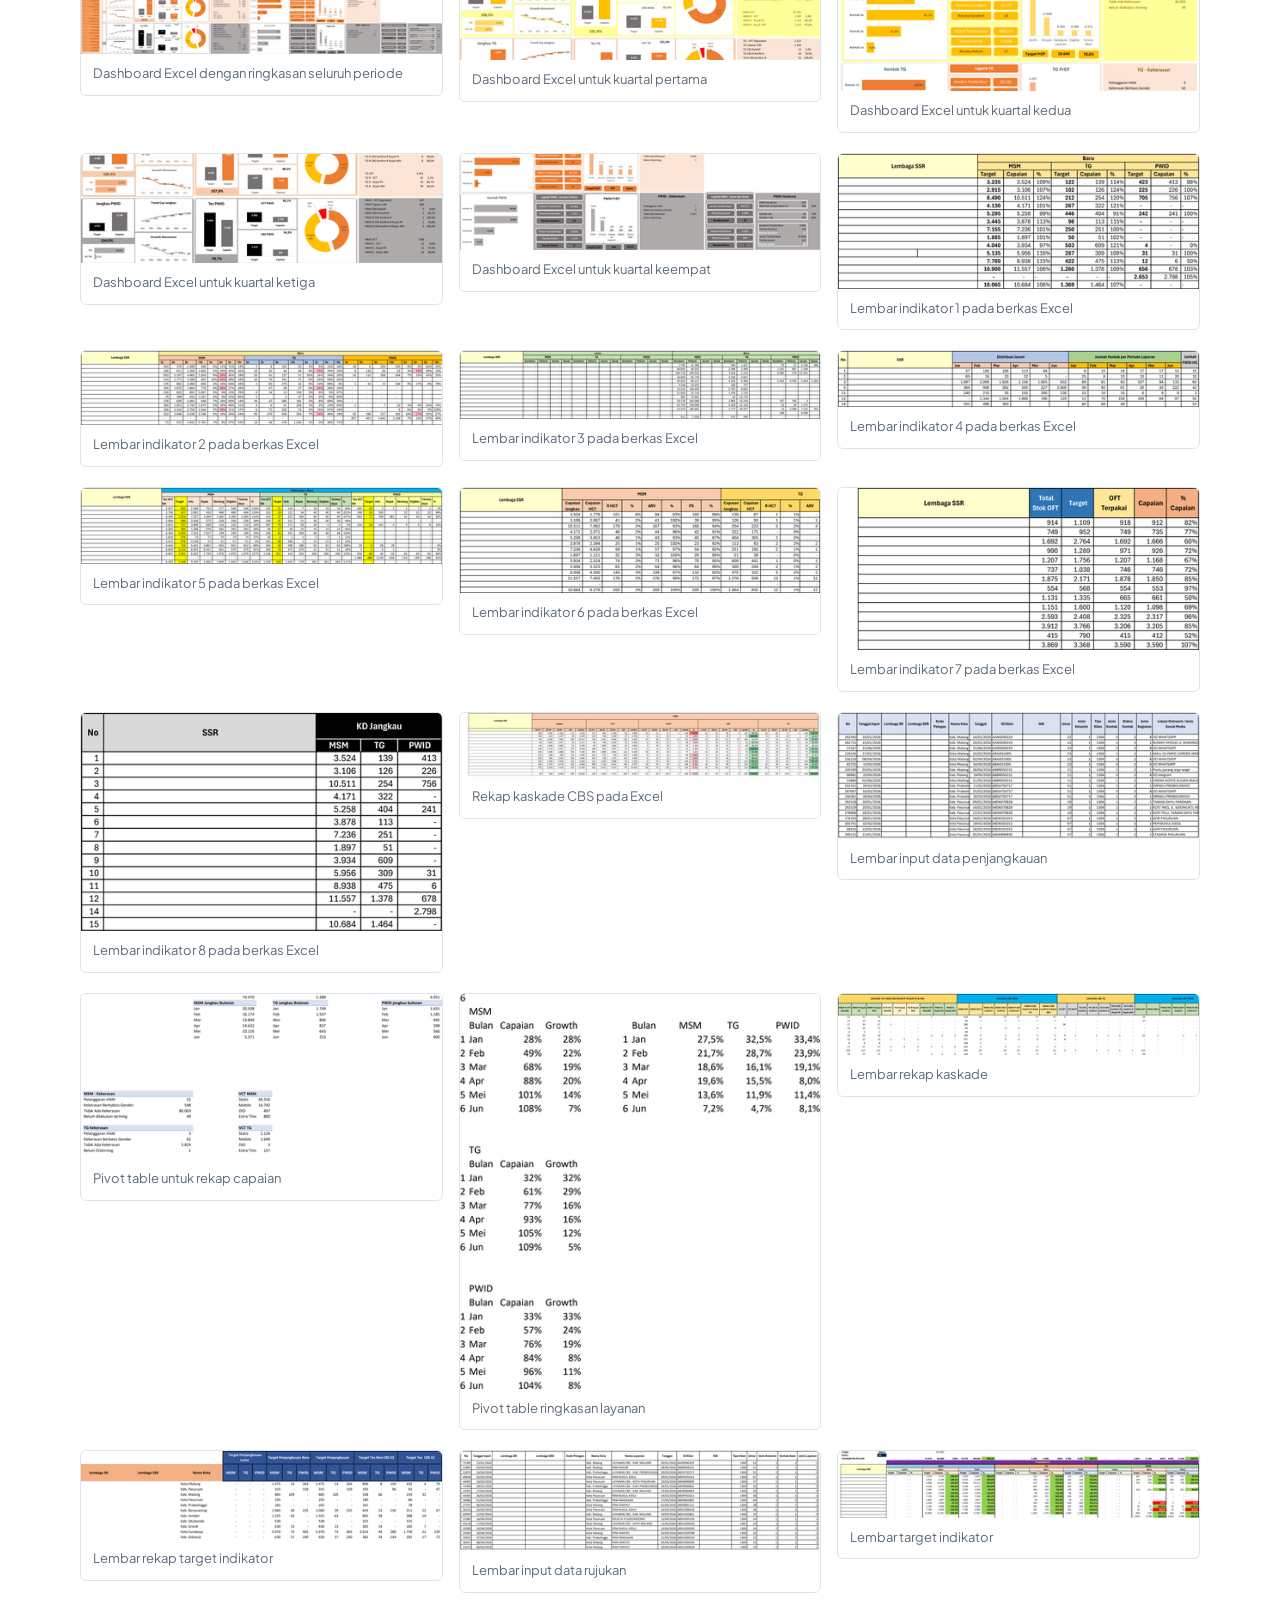
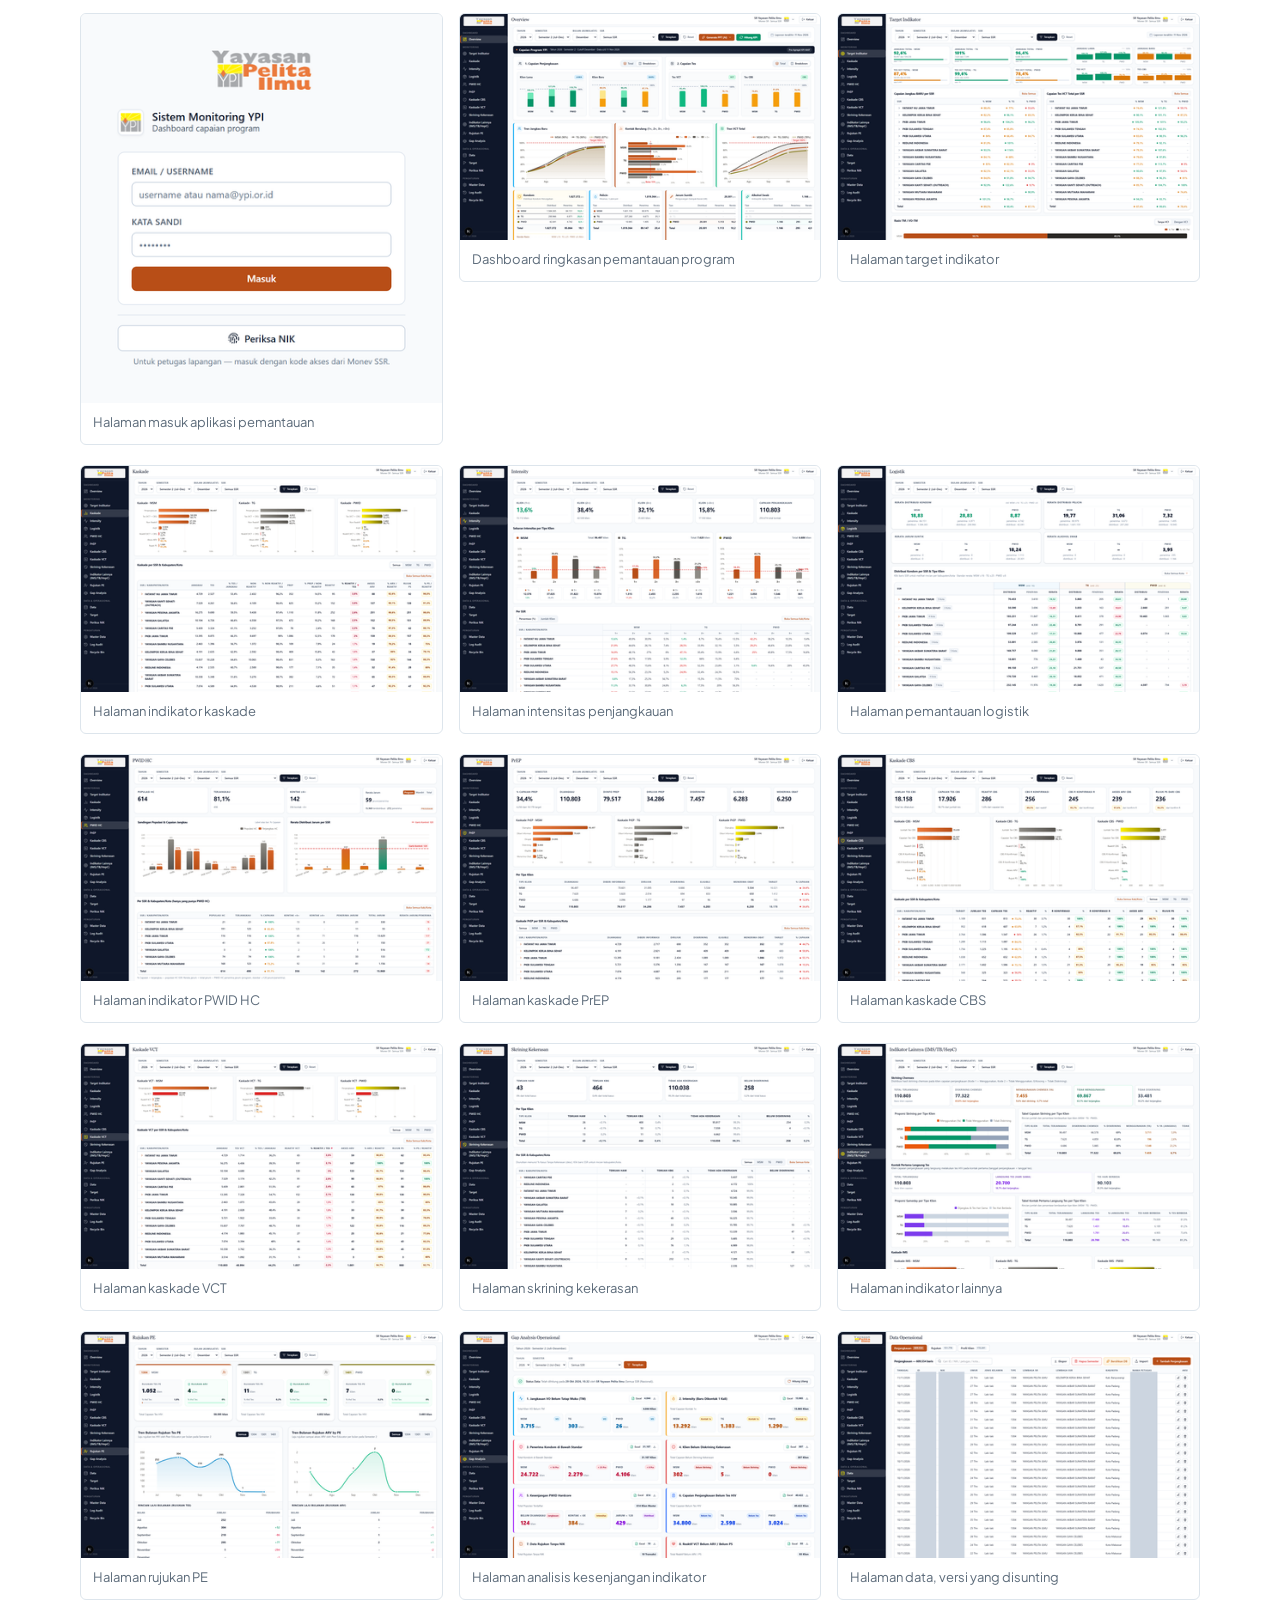
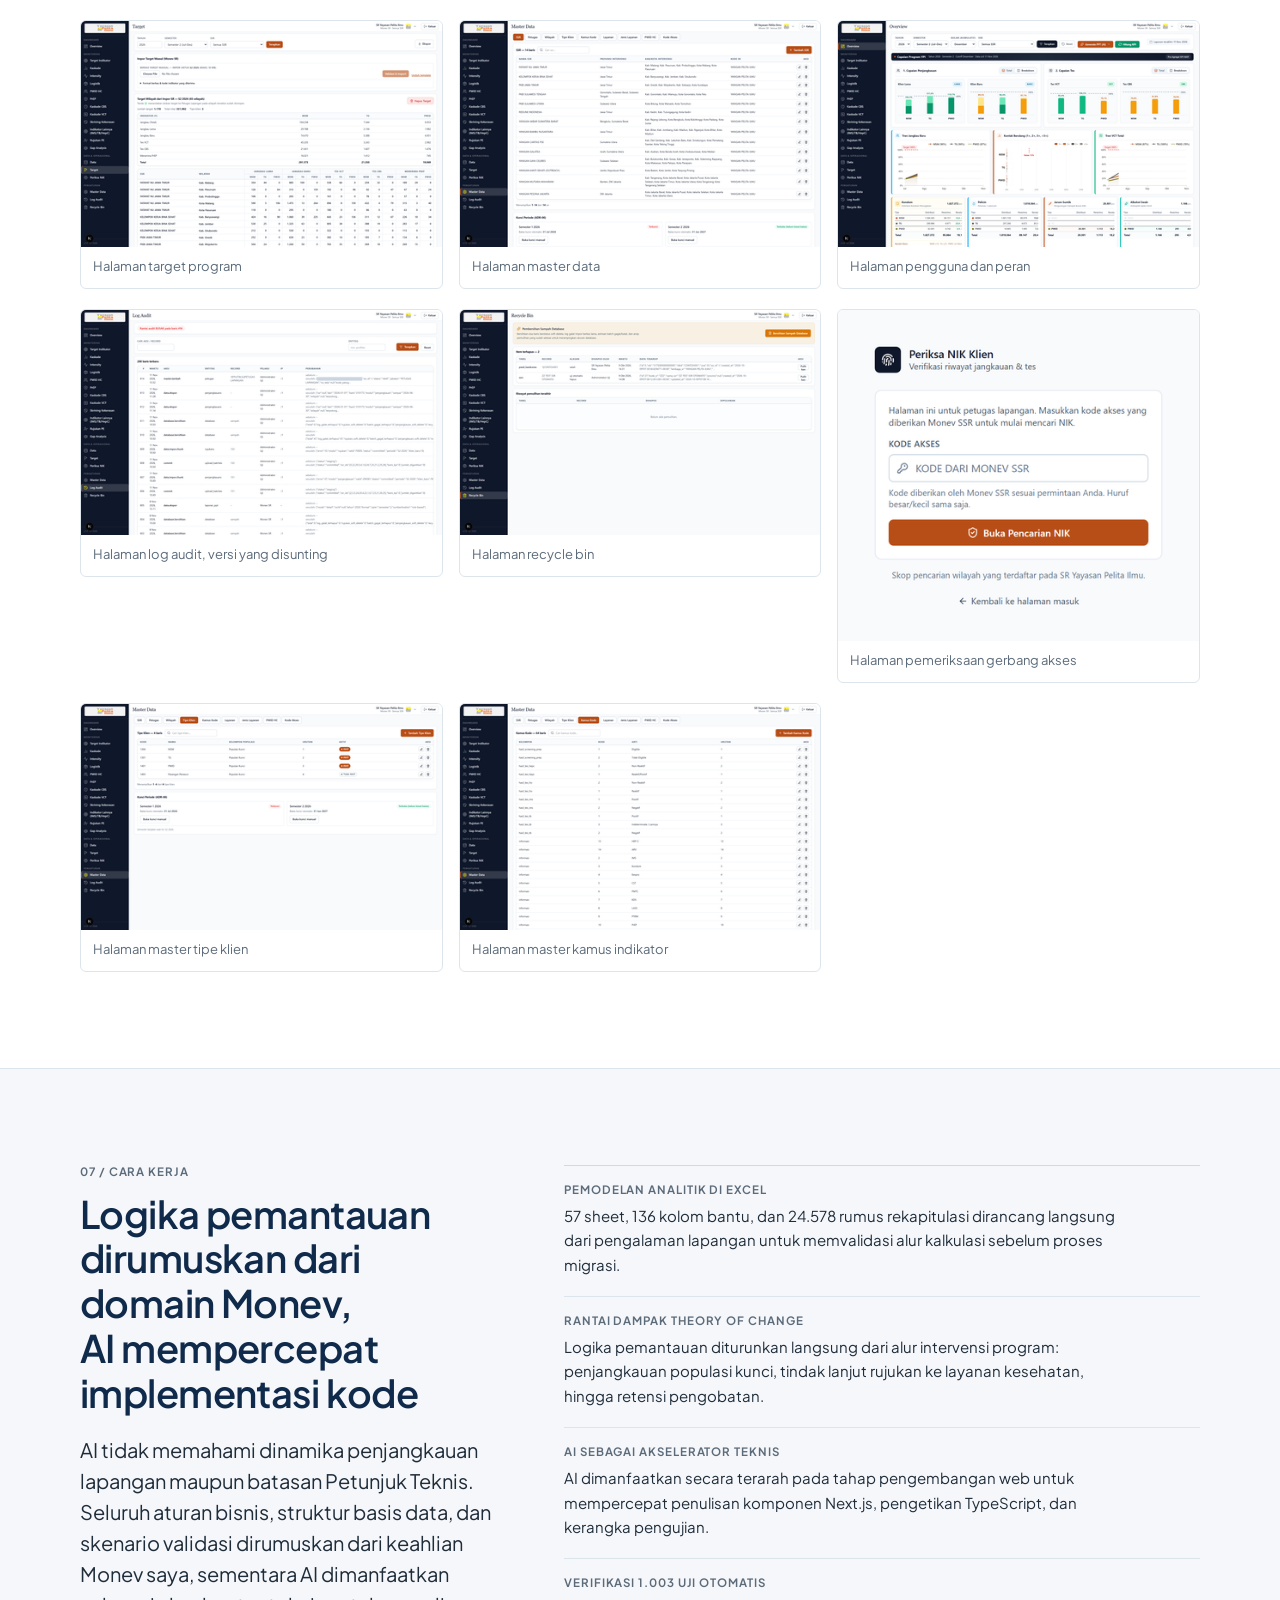
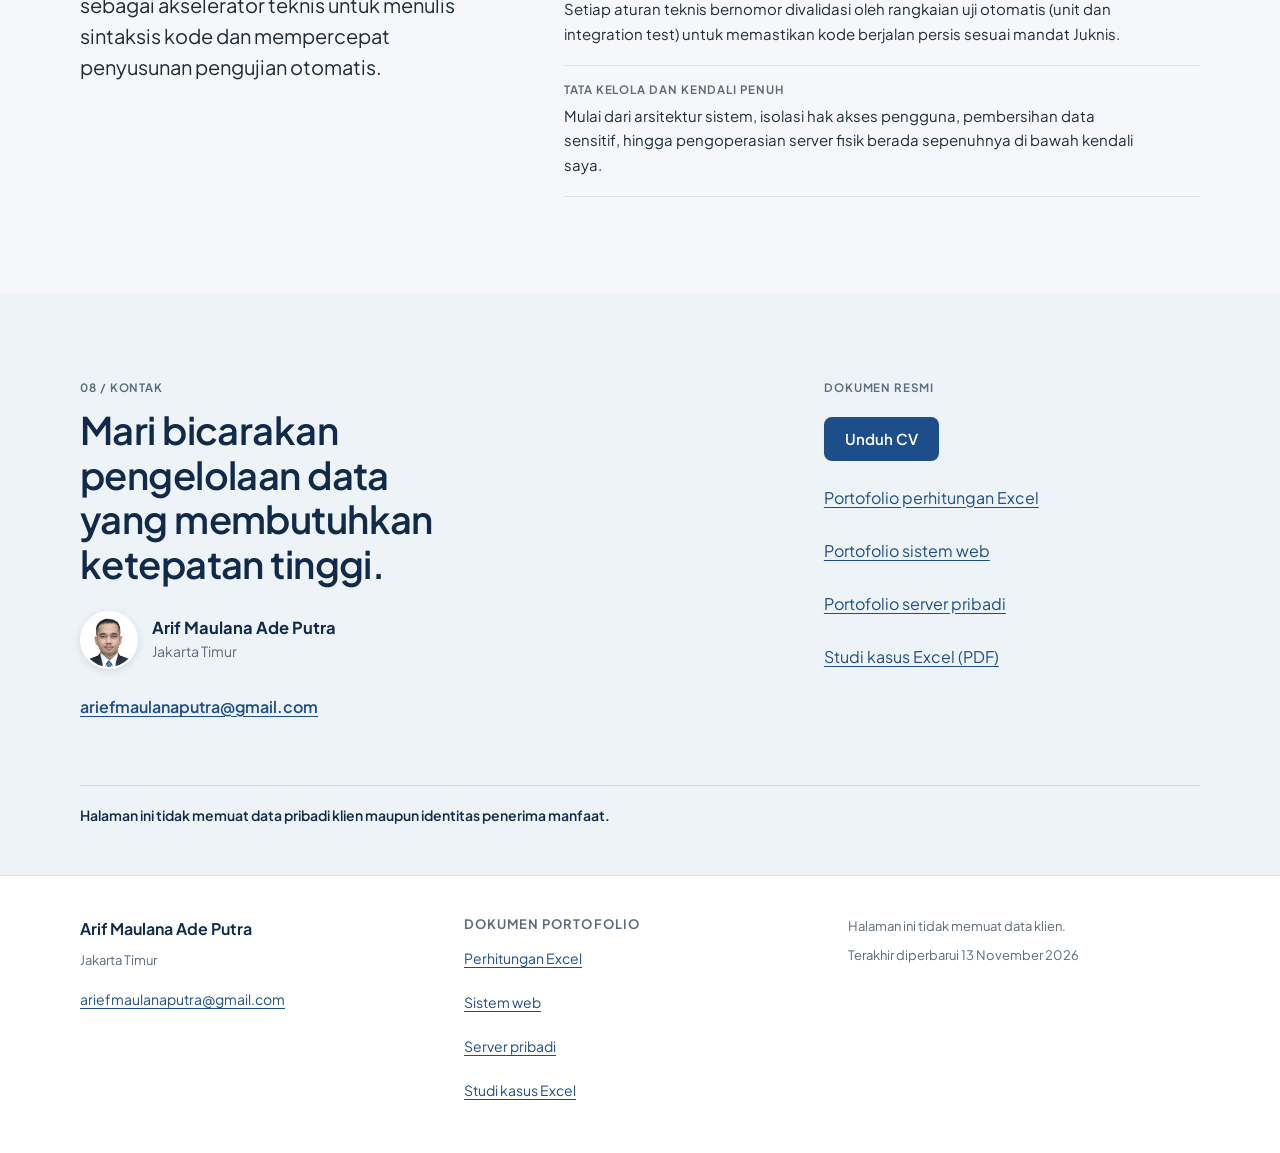
==== commit 193a8620: "docs: Terapkan antislop-copywriting profesional pada landing page dan dokumen portofolio" ====
--- a/index.html
+++ b/index.html
@@ -111,7 +111,7 @@
       <div class="hero-copy muncul">
         <p class="label-atas">Portofolio, 2026</p>
         <h1 id="judul-utama">Dari berkas Excel ke sistem yang berjalan mandiri</h1>
-        <p class="hero-intro">Saya Arif Maulana Ade Putra. Sejak 2019 saya mengawal pemantauan dan evaluasi program HIV. Berbekal keahlian murni dalam merancang kalkulasi Excel serta pemahaman mendalam atas implementasi Theory of Change dan Juknis PR Spiritia 2024, saya memanfaatkan AI sebagai alat bantu koding saat membangun sistem monev web yang teruji, lalu mengoperasikan servernya sendiri.</p>
+        <p class="hero-intro">Saya Arif Maulana Ade Putra. Sejak 2019 saya bekerja di bidang pemantauan dan evaluasi (Monev) program HIV. Tugas utama saya adalah memastikan aturan petunjuk teknis berjalan konsisten di lapangan dan di sistem: merancang formula kalkulasi di Excel, membangun aplikasi web pemantauan yang divalidasi oleh uji otomatis, serta mengoperasikan server fisik secara mandiri.</p>
         <div class="hero-actions">
           <a class="tombol tombol-utama" href="#karya">Lihat karya</a>
           <a class="tombol tombol-sekunder" href="dokumen/cv-arif-maulana-ade-putra-2026.pdf" download>Unduh CV</a>
@@ -171,20 +171,20 @@
       <div class="section-intro muncul">
         <p class="label-atas">02 / Kenapa ini dikerjakan</p>
         <h2 id="judul-masalah">Satu lembar kerja menyimpan terlalu banyak keputusan</h2>
-        <p class="lead">Dulu satu berkas Excel menampung 379.503 baris data penjangkauan, 24.578 rumus rekap, 39 pivot table, dan satu tombol <code>Refresh</code>. Semuanya tampak beres, sampai definisinya bergeser.</p>
+        <p class="lead">Seluruh pemantauan program awalnya bertumpu pada satu berkas kerja Excel: memproses 379.503 baris data penjangkauan, 24.578 rumus rekapitulasi, dan 39 pivot table dengan satu tombol <code>Refresh</code>. Semuanya tampak berjalan wajar, sampai terjadi perubahan definisi indikator di lapangan.</p>
       </div>
       <div class="risiko-list muncul">
         <article class="risiko-item">
           <p class="label-atas">Risiko 01</p>
-          <p>Baris total ikut terhitung bersama baris petugas, sehingga angka capaian berlipat ganda.</p>
+          <p>Baris subtotal ikut terakumulasi bersama data input petugas lapangan, menyebabkan angka capaian terhitung ganda.</p>
         </article>
         <article class="risiko-item">
           <p class="label-atas">Risiko 02</p>
-          <p>Nilai bulanan yang bersifat kumulatif dijumlahkan ulang, membuat laporan bengkak hingga 3,5 kali.</p>
+          <p>Indikator yang bersifat kumulatif semesteran dijumlahkan ulang setiap bulan, membuat pelaporan capaian membengkak hingga 3,5 kali lipat.</p>
         </article>
         <article class="risiko-item">
           <p class="label-atas">Risiko 03</p>
-          <p>Status tes kesehatan yang sensitif terpapar sebagai teks terbuka di layar kerja.</p>
+          <p>Data hasil tes medis klien yang sensitif terbuka langsung di lembar kerja tanpa pembatasan hak akses.</p>
         </article>
       </div>
       <p class="sumber-kecil muncul">Angka struktur bersumber dari audit berkas Dashboard Capaian YPI, diperiksa 12 November 2026.</p>
@@ -195,7 +195,7 @@
         <div class="section-intro muncul">
           <p class="label-atas">03 / Peran saya: penerjemah</p>
           <h2 id="judul-peran">Menerjemahkan Theory of Change ke perilaku sistem</h2>
-          <p class="lead">Ketentuan pemantauan program berakar dari implementasi Theory of Change dan Juknis, bukan tiket teknis yang siap koding. Logika perhitungannya murni saya bangun di Excel. Saat beralih ke sistem web, saya memanfaatkan AI sebagai alat bantu koding untuk menerjemahkan aturan monev tersebut menjadi kode yang konsisten dan terkunci oleh pengujian otomatis.</p>
+          <p class="lead">Aturan pemantauan program bersumber dari Theory of Change dan Petunjuk Teknis PR Spiritia, bukan tiket spesifikasi teknis siap pakai. Tantangan terbesarnya adalah menjaga logika program agar tidak bias saat diubah menjadi sistem digital. Saya merumuskan alur kalkulasi dari kebutuhan lapangan, lalu menguncinya ke dalam kode aplikasi web melalui pengujian otomatis yang ketat.</p>
         </div>
         <div class="tabel-bungkus muncul">
           <table class="tabel-aturan">
@@ -209,18 +209,18 @@
             <tbody>
               <tr>
                 <td data-label="Aturan Juknis">Rekap capaian per kabupaten/kota dan per SSR</td>
-                <td data-label="Wujudnya di sistem">Tabel pra-agregat memisahkan baris total dari data petugas. Nilai semester diambil dari bulan terakhir, bukan penjumlahan bulanan.</td>
-                <td data-label="Yang mengunci"><code>ADR-01</code> dan uji KPI</td>
+                <td data-label="Wujudnya di sistem">Tabel pra-agregasi memisahkan baris subtotal dari data mentah petugas. Nilai semester diambil dari status periode terakhir, bukan penjumlahan sederhana.</td>
+                <td data-label="Yang mengunci"><code>ADR-01</code> dan uji logika KPI</td>
               </tr>
               <tr>
                 <td data-label="Aturan Juknis">Slicer untuk memilih wilayah dan lembaga</td>
-                <td data-label="Wujudnya di sistem">Cakupan wewenang SSR dikunci langsung di server. Pengguna tidak bisa mengintip data di luar wilayah tugasnya.</td>
-                <td data-label="Yang mengunci">RBAC dan uji isolasi SSR</td>
+                <td data-label="Wujudnya di sistem">Pemisahan wewenang data dikunci di tingkat server. Staf pelaksana (SSR) hanya dapat mengakses data dalam batas wilayah kerjanya.</td>
+                <td data-label="Yang mengunci">RBAC dan uji isolasi wilayah SSR</td>
               </tr>
               <tr>
-                <td data-label="Aturan Juknis">Tombol <code>Refresh</code> untuk menghitung ulang</td>
-                <td data-label="Wujudnya di sistem">Kalkulasi otomatis yang mengisi indikator baru ke periode lampau tanpa merusak data yang sudah dikunci.</td>
-                <td data-label="Yang mengunci"><code>tulisUlangIndikatorSsr()</code> dan uji pemulihan</td>
+                <td data-label="Aturan Juknis">Tombol <code>Refresh</code> untuk rekonsiliasi data</td>
+                <td data-label="Wujudnya di sistem">Proses kalkulasi otomatis yang mampu menerapkan indikator baru ke periode lampau tanpa merusak data yang telah dikunci.</td>
+                <td data-label="Yang mengunci"><code>tulisUlangIndikatorSsr()</code> dan uji regresi</td>
               </tr>
             </tbody>
           </table>
@@ -234,7 +234,7 @@
           <p class="label-atas">04 / Karya</p>
           <h2 id="judul-karya">Tiga karya, satu alur pembuktian</h2>
         </div>
-        <p class="lead">Alur monitoring dirancang murni di Excel, dibangun menjadi sistem monev web dengan bantuan AI untuk koding, lalu dioperasikan mandiri di atas server fisik lokal.</p>
+        <p class="lead">Ketiga karya ini membentuk satu kesatuan alur kerja: dimulai dari pemodelan formula analitik di Excel, dibangun menjadi sistem web pemantauan yang teruji, lalu dioperasikan mandiri pada server fisik lokal.</p>
       </div>
       <div class="karya-grid">
         <article class="kartu-karya muncul">
@@ -249,7 +249,7 @@
           </svg>
           <p class="label-atas">A / Cetak biru</p>
           <h3>Mesin Perhitungan Excel</h3>
-          <p>Cetak biru 57 sheet dan 24 ribu rumus yang murni saya bangun dari keahlian monev di lapangan sebelum dipindahkan ke sistem web.</p>
+          <p>Cetak biru analitik berisi 57 sheet dan 24.578 formula yang memetakan seluruh kalkulasi indikator program sebelum dimigrasikan ke sistem web.</p>
           <dl class="angka-mini">
             <div><dt>Sheet</dt><dd>57</dd></div>
             <div><dt>Pivot table</dt><dd>39</dd></div>
@@ -266,7 +266,7 @@
           </svg>
           <p class="label-atas">B / Aplikasi web</p>
           <h3>Sistem Pemantauan dan Dashboard</h3>
-          <p>Aplikasi web teruji yang dibangun dengan bantuan AI untuk koding, menerjemahkan seluruh kebutuhan monitoring Theory of Change secara presisi.</p>
+          <p>Aplikasi web teruji yang menerjemahkan alur Theory of Change ke dalam sistem pemantauan terstruktur, tervalidasi oleh 1.003 pengujian otomatis.</p>
           <dl class="angka-mini">
             <div><dt>Aturan teknis</dt><dd>84</dd></div>
             <div><dt>Uji otomatis</dt><dd>1.003</dd></div>
@@ -283,7 +283,7 @@
           </svg>
           <p class="label-atas">C / Operasi</p>
           <h3>Infrastruktur Server Mandiri</h3>
-          <p>Menjalankan aplikasi dan basis data di server fisik lokal yang saya kelola sendiri, diakses aman melalui Cloudflare Tunnel tanpa port terbuka.</p>
+          <p>Server fisik lokal yang dioperasikan mandiri untuk menjaga kedaulatan data sensitif, diakses aman via Cloudflare Tunnel tanpa membuka port publik.</p>
           <dl class="angka-mini">
             <div><dt>Port publik</dt><dd>0</dd></div>
             <div><dt>Runtime</dt><dd>PM2</dd></div>
@@ -298,9 +298,9 @@
       <div class="wadah arsitektur-layout">
         <div class="section-intro muncul">
           <p class="label-atas">05 / Arsitektur</p>
-          <h2 id="judul-arsitektur">Aplikasi dan data hidup di server yang saya kelola</h2>
-          <p class="lead">Cloudflare Tunnel menjadi pintu akses yang aman. Seluruh aplikasi dan basis data beroperasi di server lokal Windows 10 / M710s.</p>
-          <p class="catatan-arsitektur">Data program tersimpan di server lokal. Tidak ada port masuk yang dibuka ke internet publik, sehingga kerahasiaan data tetap terjaga.</p>
+          <h2 id="judul-arsitektur">Aplikasi dan data berjalan di infrastruktur mandiri</h2>
+          <p class="lead">Akses publik dari luar diamankan melalui Cloudflare Tunnel terenkripsi. Seluruh pemrosesan aplikasi dan basis data beroperasi pada server fisik lokal Windows 10 (M710s).</p>
+          <p class="catatan-arsitektur">Data pemantauan tetap tersimpan di server internal dan tidak dikirim ke infrastruktur pihak ketiga. Ketiadaan port masuk publik melindungi sistem dari pemindaian terbuka di internet.</p>
         </div>
         <figure class="diagram-bungkus muncul">
           <svg class="diagram diagram-desktop" viewBox="0 0 680 380" width="680" height="380" role="img" aria-labelledby="diagram-title diagram-desc">
@@ -334,13 +334,13 @@
             <text class="isi-simpul" x="20" y="276">lokal pada server.</text>
           </svg>
           <ol class="diagram-mobile" aria-label="Komponen arsitektur aplikasi">
-            <li><strong>Peramban</strong><span>Mengakses antarmuka aplikasi melalui koneksi aman.</span></li>
-            <li><strong>Cloudflare Tunnel</strong><span>Meneruskan lalu lintas tanpa membuka port masuk publik.</span></li>
-            <li class="simpul-mobile-server"><strong>Windows 10 / M710s</strong><span>Perangkat server fisik mandiri tempat sistem beroperasi.</span></li>
-            <li><strong>PM2 dan Next.js</strong><span>Mengelola proses aplikasi web agar tetap aktif.</span></li>
-            <li><strong>Docker dan PostgreSQL</strong><span>Menyimpan dan mengamankan basis data secara lokal.</span></li>
+            <li><strong>Peramban</strong><span>Mengakses antarmuka aplikasi melalui koneksi HTTPS terenkripsi.</span></li>
+            <li><strong>Cloudflare Tunnel</strong><span>Menghubungkan peramban ke server lokal tanpa membuka port masuk publik.</span></li>
+            <li class="simpul-mobile-server"><strong>Windows 10 / M710s</strong><span>Perangkat server fisik mandiri tempat seluruh sistem beroperasi.</span></li>
+            <li><strong>PM2 dan Next.js</strong><span>Mengelola siklus hidup proses aplikasi web agar stabil melayani permintaan.</span></li>
+            <li><strong>Docker dan PostgreSQL</strong><span>Menyimpan dan mengisolasi basis data relasional secara lokal.</span></li>
           </ol>
-          <figcaption>Diagram diringkas dari portofolio server. Tidak menampilkan kredensial atau data klien.</figcaption>
+          <figcaption>Diagram arsitektur sistem. Menampilkan alur koneksi aman tanpa memaparkan kredensial maupun data klien.</figcaption>
         </figure>
       </div>
     </section>
@@ -350,7 +350,7 @@
         <div class="section-intro muncul">
           <p class="label-atas">06 / Bukti</p>
           <h2 id="judul-bukti">Angka nyata yang bisa diuji</h2>
-          <p class="lead">Setiap angka di bawah ini berakar dari dokumen proyek, repositori kode, dan struktur berkas yang dapat diperiksa langsung.</p>
+          <p class="lead">Setiap metrik berikut bersumber langsung dari repositori kode aktif, log pengujian otomatis, dan struktur berkas yang dapat diverifikasi.</p>
         </div>
         <div class="bukti-grid muncul">
           <div class="bukti-kelompok bukti-kelompok-excel">
@@ -383,12 +383,12 @@
           </div>
         </div>
         <!-- Sumber angka: PRD bagian 10; uji otomatis bertanggal 12 November 2026. Data Excel hanya fakta struktur, tidak menampilkan baris individu. -->
-        <p class="sumber-kecil catatan-angka muncul">Data Excel menunjukkan cakupan historis dan volume komputasi. Angka ini tidak disandingkan langsung dengan baris basis data web.</p>
+        <p class="sumber-kecil catatan-angka muncul">Data Excel mencerminkan kompleksitas formula dan volume pemrosesan historis, bukan perbandingan langsung dengan baris tabel basis data web.</p>
 
         <div class="galeri-head muncul">
           <div>
             <p class="label-atas">Tangkapan layar</p>
-            <h3>Bukti visual tampilan dan alur sistem</h3>
+            <h3>Dokumentasi visual tampilan dan fungsionalitas sistem</h3>
           </div>
           <div class="filter-galeri" role="group" aria-label="Filter tangkapan layar">
             <button type="button" class="filter-button aktif" data-filter="semua" aria-pressed="true">Semua <span>44</span></button>
@@ -407,29 +407,29 @@
       <div class="cara-kerja-layout">
         <div class="section-intro muncul">
           <p class="label-atas">07 / Cara kerja</p>
-          <h2 id="judul-cara-kerja">Keahlian monev dan logika ToC milik saya. AI hanya membantu koding saat membangun web.</h2>
-          <p class="lead">Pemahaman Theory of Change, perancangan formula Excel, dan keputusan arsitektur murni merupakan keahlian saya. AI hanya saya manfaatkan sebagai alat bantu teknis saat building web untuk mempercepat penulisan kode dan skrip uji otomatis.</p>
+          <h2 id="judul-cara-kerja">Logika pemantauan dirumuskan dari domain Monev, AI mempercepat implementasi kode</h2>
+          <p class="lead">AI tidak memahami dinamika penjangkauan lapangan maupun batasan Petunjuk Teknis. Seluruh aturan bisnis, struktur basis data, dan skenario validasi dirumuskan dari keahlian Monev saya, sementara AI dimanfaatkan sebagai akselerator teknis untuk menulis sintaksis kode dan mempercepat penyusunan pengujian otomatis.</p>
         </div>
         <div class="disiplin-list muncul">
           <article class="disiplin-item">
-            <p class="label-atas">Keahlian murni di Excel</p>
-            <p>57 sheet, 136 kolom bantu, dan 24.578 rumus rekapitulasi murni saya rancang dari keahlian analisis monev di lapangan tanpa bantuan AI.</p>
+            <p class="label-atas">Pemodelan analitik di Excel</p>
+            <p>57 sheet, 136 kolom bantu, dan 24.578 rumus rekapitulasi dirancang langsung dari pengalaman lapangan untuk memvalidasi alur kalkulasi sebelum proses migrasi.</p>
           </article>
           <article class="disiplin-item">
-            <p class="label-atas">Theory of Change</p>
-            <p>Kebutuhan monitoring berakar dari pemahaman mendalam atas alur perubahan program: penjangkauan lapangan, akses layanan rujukan, hingga capaian dampak kesehatan.</p>
+            <p class="label-atas">Rantai dampak Theory of Change</p>
+            <p>Logika pemantauan diturunkan langsung dari alur intervensi program: penjangkauan populasi kunci, tindak lanjut rujukan ke layanan kesehatan, hingga retensi pengobatan.</p>
           </article>
           <article class="disiplin-item">
-            <p class="label-atas">AI sebagai alat bantu koding</p>
-            <p>Hanya pada tahap building web AI dimanfaatkan untuk mempercepat penulisan sintaksis kode Next.js, TypeScript, dan skrip pengujian.</p>
+            <p class="label-atas">AI sebagai akselerator teknis</p>
+            <p>AI dimanfaatkan secara terarah pada tahap pengembangan web untuk mempercepat penulisan komponen Next.js, pengetikan TypeScript, dan kerangka pengujian.</p>
           </article>
           <article class="disiplin-item">
-            <p class="label-atas">1.003 Uji otomatis</p>
-            <p>Seluruh aturan bernomor dikawal ketat oleh pengujian otomatis agar kode yang dibantu AI tidak menyimpang dari ketentuan Juknis.</p>
+            <p class="label-atas">Verifikasi 1.003 uji otomatis</p>
+            <p>Setiap aturan teknis bernomor divalidasi oleh rangkaian uji otomatis (unit dan integration test) untuk memastikan kode berjalan persis sesuai mandat Juknis.</p>
           </article>
           <article class="disiplin-item">
-            <p class="label-atas">Kendali penuh</p>
-            <p>Operasional server fisik mandiri, sanitasi data, dan keputusan arsitektur sistem berada 100% di bawah kendali dan tanggung jawab saya.</p>
+            <p class="label-atas">Tata kelola dan kendali penuh</p>
+            <p>Mulai dari arsitektur sistem, isolasi hak akses pengguna, pembersihan data sensitif, hingga pengoperasian server fisik berada sepenuhnya di bawah kendali saya.</p>
           </article>
         </div>
       </div>
@@ -491,12 +491,12 @@
       <button class="icon-button" type="button" data-close-dialog aria-label="Tutup rincian Excel">Tutup</button>
     </div>
     <h2 id="judul-detail-excel">Mesin perhitungan Excel</h2>
-    <p>Berkas Excel makro ini murni merupakan hasil karya dan keahlian analisis saya di lapangan, menjadi cetak biru dari seluruh alur data dan kalkulasi sebelum dipindahkan ke web. Angka berikut mencerminkan kompleksitas lembar kerja, bukan data perorangan.</p>
+    <p>Berkas kerja analitik ini menjadi fondasi logika dan cetak biru perhitungan sebelum sistem web dikembangkan. Angka di bawah menggambarkan skala komputasi formula, tanpa memuat data identitas perorangan.</p>
     <ul class="detail-list">
       <li>57 sheet aktif, 39 pivot table, dan 4 slicer pengendali data.</li>
-      <li>56 grafik capaian visual dan 3 prosedur makro VBA untuk otomatisasi alur.</li>
-      <li>24.578 rumus matematika pada lembar rekapitulasi capaian.</li>
-      <li>Rumus rentan dan tombol makro kini telah digantikan oleh logika teruji di sistem web.</li>
+      <li>56 grafik capaian visual dan 3 prosedur makro VBA untuk otomatisasi alur kerja.</li>
+      <li>24.578 rumus kalkulasi aktif pada lembar rekapitulasi capaian.</li>
+      <li>Logika perhitungan yang sebelumnya bertumpu pada makro Excel kini telah ditingkatkan menjadi kode teruji di aplikasi web.</li>
     </ul>
     <div class="dialog-links">
       <a class="tautan-dokumen" href="dokumen/01-portofolio-perhitungan-excel.pdf">Buka portofolio Excel</a>
@@ -511,12 +511,12 @@
       <button class="icon-button" type="button" data-close-dialog aria-label="Tutup rincian sistem">Tutup</button>
     </div>
     <h2 id="judul-detail-web">Sistem Monitoring dan Dashboard</h2>
-    <p>Aplikasi web ini menerjemahkan kebutuhan pemantauan program berbasis Theory of Change dan Juknis ke dalam alur kerja yang teruji. Dibangun dengan bantuan AI untuk penulisan kode, mulai dari penerimaan data mentah lapangan hingga sajian dashboard eksekutif.</p>
+    <p>Aplikasi web ini menerjemahkan kebutuhan pemantauan program berbasis Theory of Change dan Juknis resmi ke dalam alur kerja sistematis, mulai dari pemrosesan data mentah lapangan hingga visualisasi dashboard indikator eksekutif.</p>
     <ul class="detail-list">
-      <li>84 aturan teknis bernomor diterapkan langsung ke dalam kode sistem.</li>
-      <li>1.003 uji otomatis lulus tanpa cela untuk memastikan ketepatan kalkulasi.</li>
-      <li>Batasan akses wilayah diperiksa ketat di server sesuai wewenang petugas.</li>
-      <li>11 kategori kesenjangan membantu menelusuri target program yang belum tercapai.</li>
+      <li>84 butir aturan teknis bernomor diterapkan secara langsung ke dalam logika sistem.</li>
+      <li>1.003 uji otomatis lulus validasi untuk menjamin presisi perhitungan tanpa deviasi.</li>
+      <li>Isolasi data berbasis peran (RBAC) membatasi akses lembaga pelaksana (SSR) hanya pada wilayah kerjanya.</li>
+      <li>11 kategori gap analysis membantu memetakan kesenjangan capaian target program secara akurat.</li>
     </ul>
     <a class="tautan-dokumen" href="dokumen/02-portofolio-website-monitoring.pdf">Buka portofolio sistem web</a>
   </dialog>
@@ -527,12 +527,12 @@
       <button class="icon-button" type="button" data-close-dialog aria-label="Tutup rincian server">Tutup</button>
     </div>
     <h2 id="judul-detail-server">Server pribadi</h2>
-    <p>Aplikasi dan basis data beroperasi penuh di server lokal mandiri. Akses pengguna dari luar diamankan melalui Cloudflare Tunnel tanpa perlu membuka port masuk ke internet publik.</p>
+    <p>Aplikasi dan basis data beroperasi penuh di server fisik lokal mandiri. Akses pengguna dari luar diamankan melalui Cloudflare Tunnel terenkripsi tanpa mengekspos port terbuka ke jaringan publik.</p>
     <ul class="detail-list">
-      <li>Menggunakan perangkat server fisik M710s dengan sistem operasi Windows 10.</li>
-      <li>PM2 menjaga proses aplikasi Next.js tetap aktif dan terpantau.</li>
-      <li>PostgreSQL beroperasi di dalam kontainer Docker pada server lokal.</li>
-      <li>Nol port publik terbuka, meminimalkan risiko serangan dari jaringan luar.</li>
+      <li>Menggunakan perangkat server fisik Lenovo ThinkCentre M710s dengan sistem operasi Windows 10.</li>
+      <li>Process manager (PM2) menjaga ketersediaan layanan Next.js tetap aktif dan terpantau.</li>
+      <li>Basis data relasional PostgreSQL beroperasi di dalam kontainer Docker pada server lokal.</li>
+      <li>Nol port masuk publik terbuka, meminimalkan risiko serangan dan pemindaian jaringan dari luar.</li>
     </ul>
     <a class="tautan-dokumen" href="dokumen/03-portofolio-private-server-windows10.pdf">Buka portofolio server</a>
   </dialog>
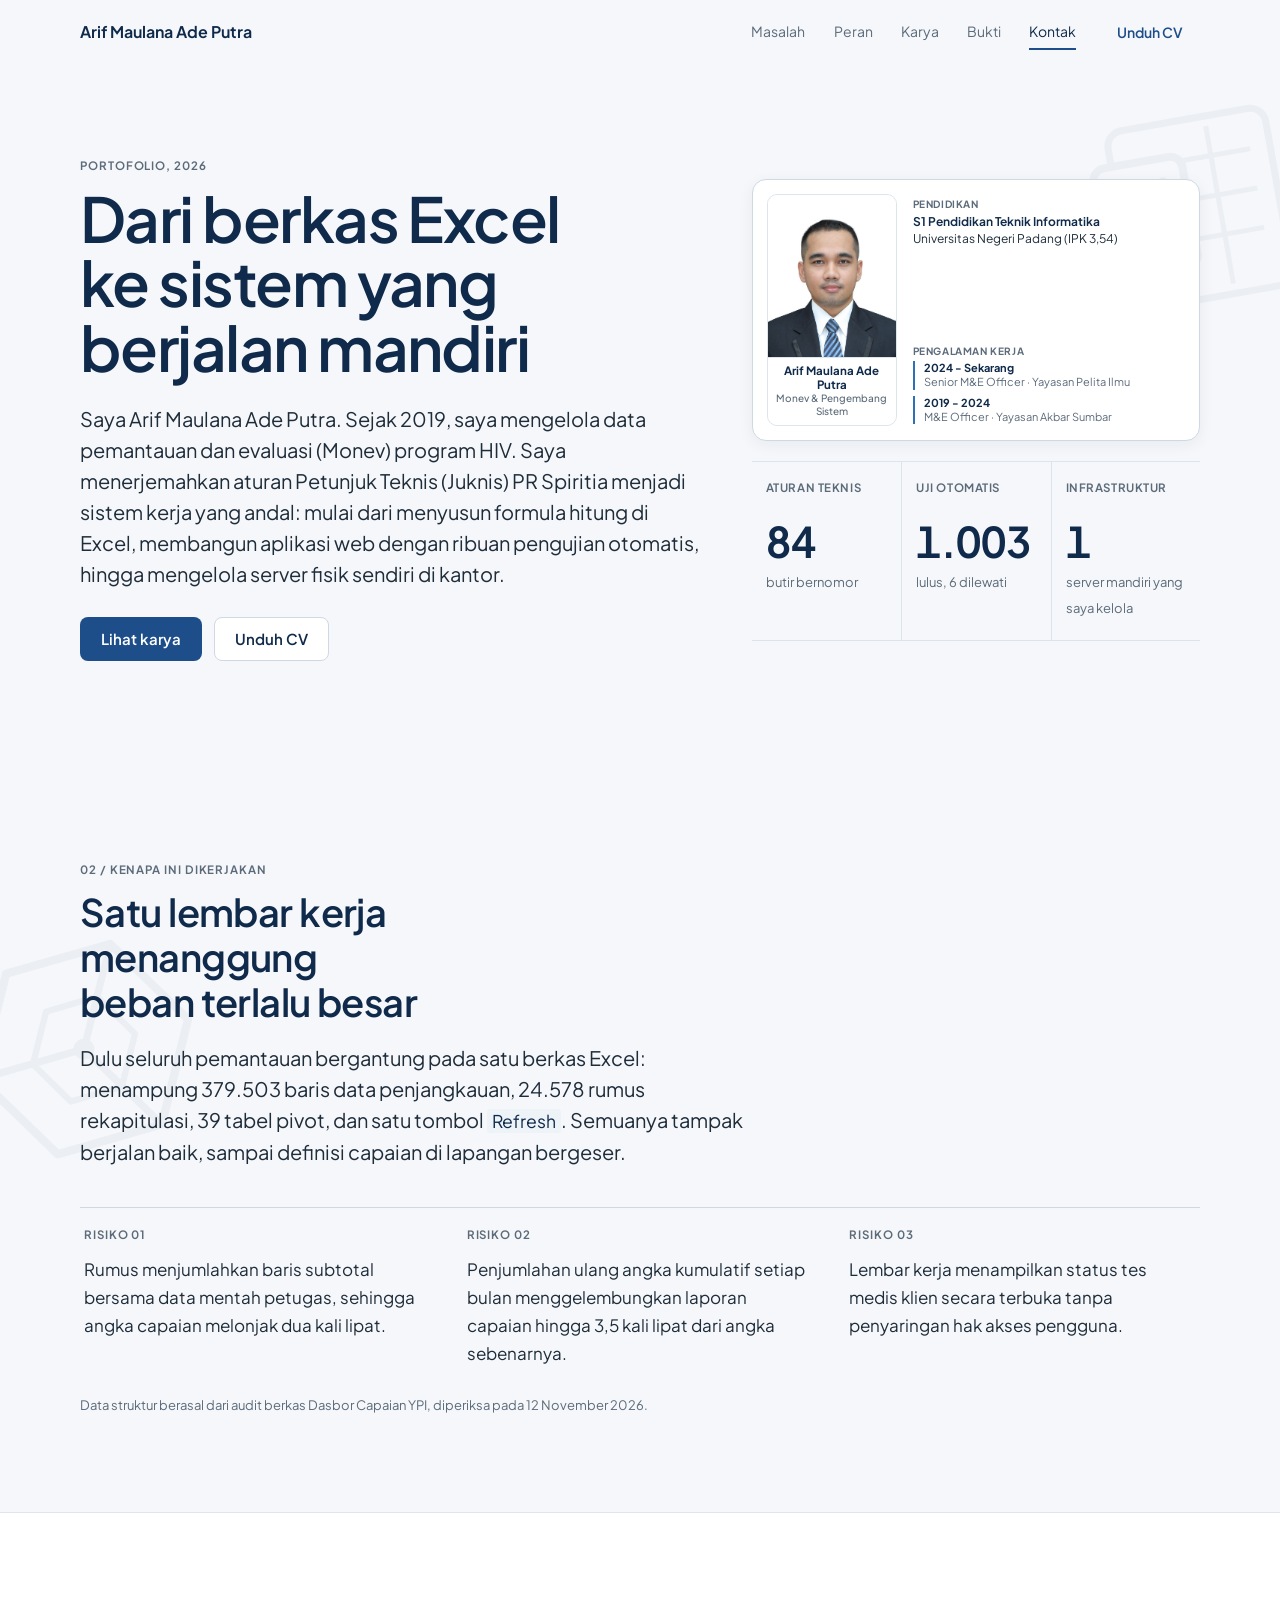
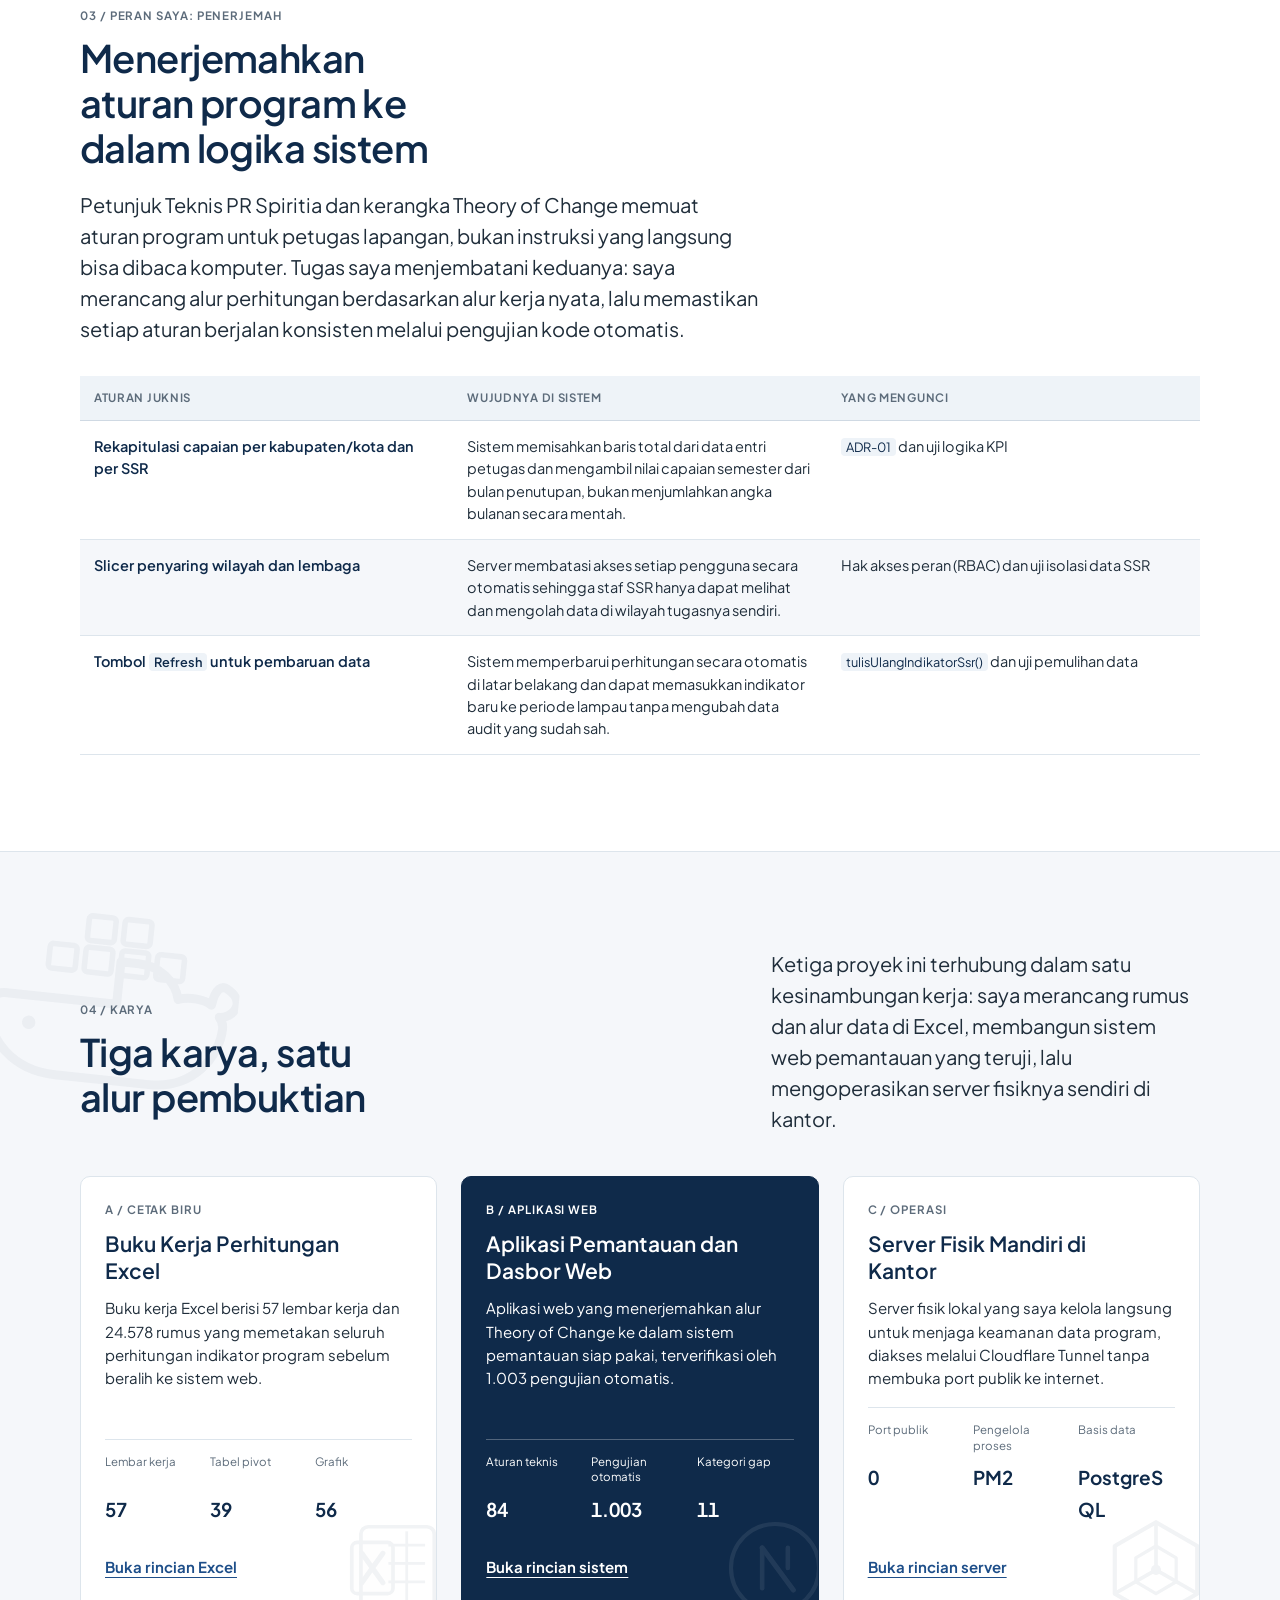
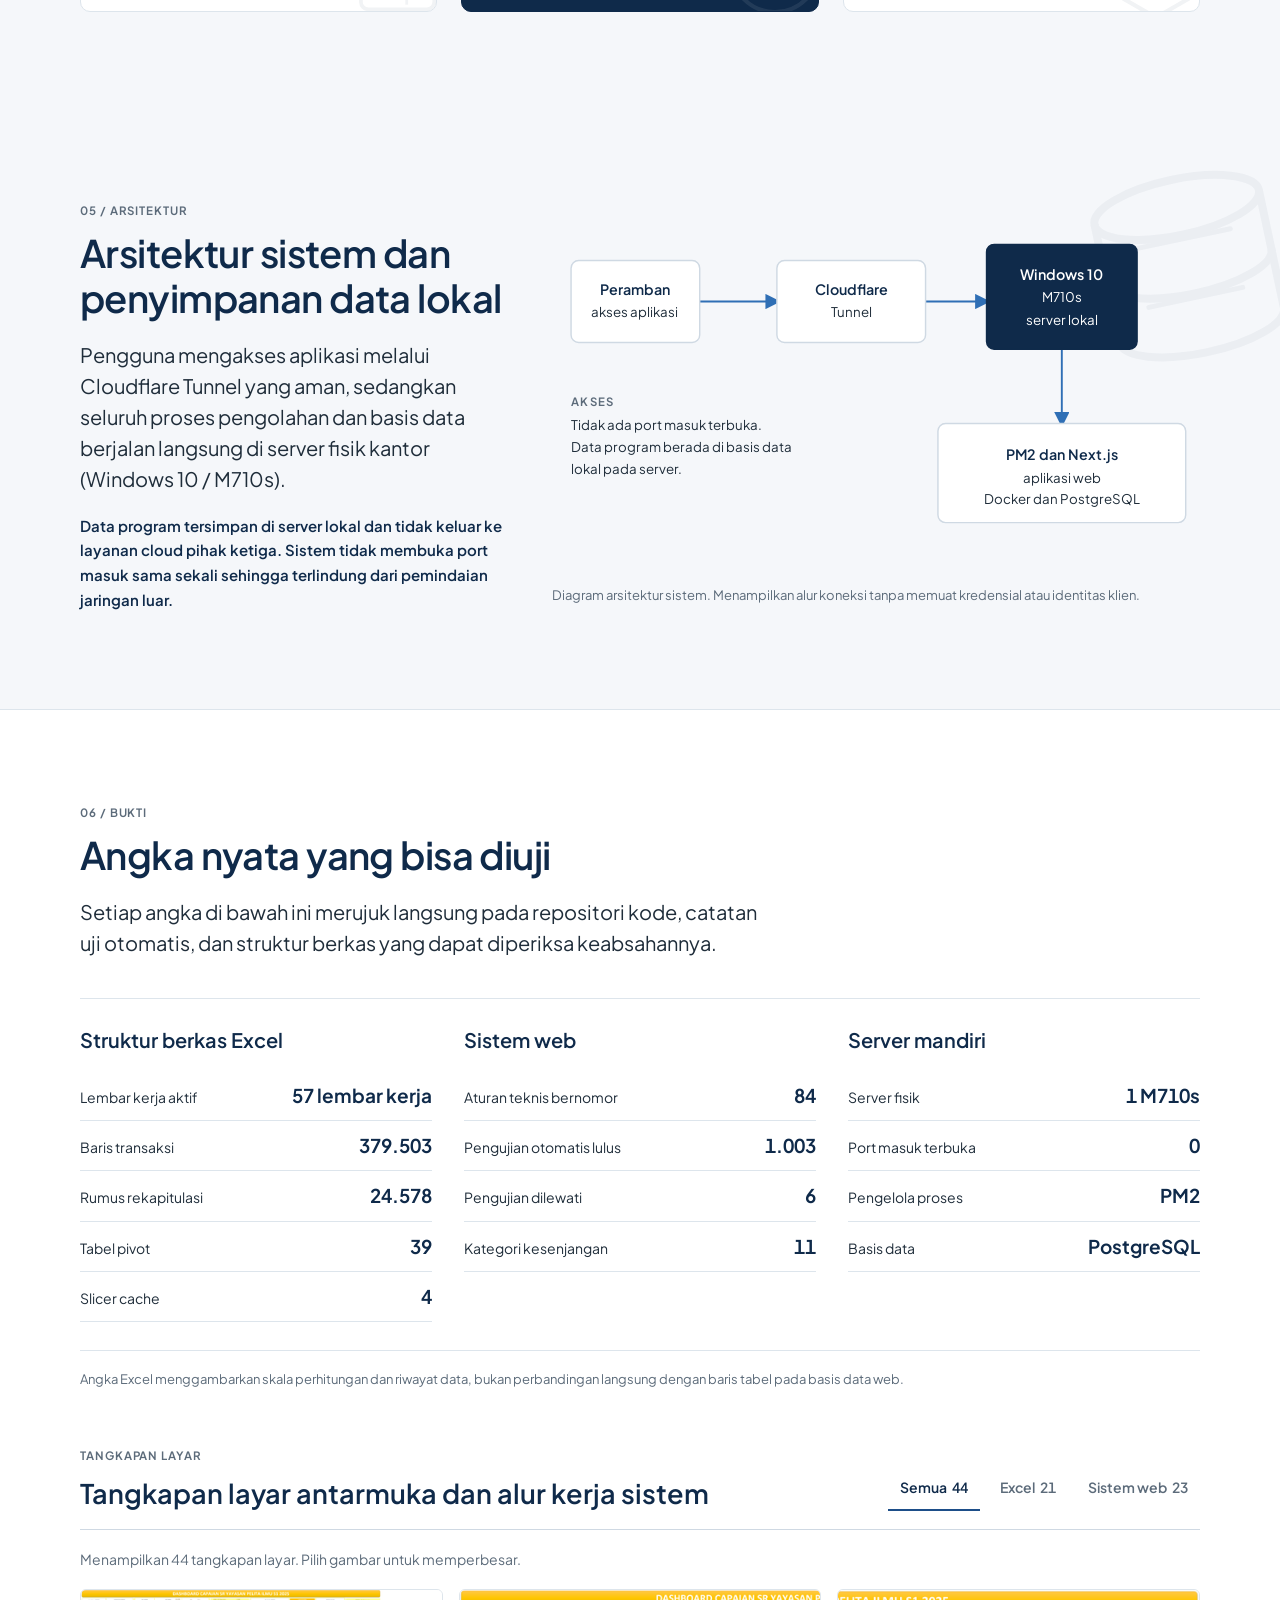
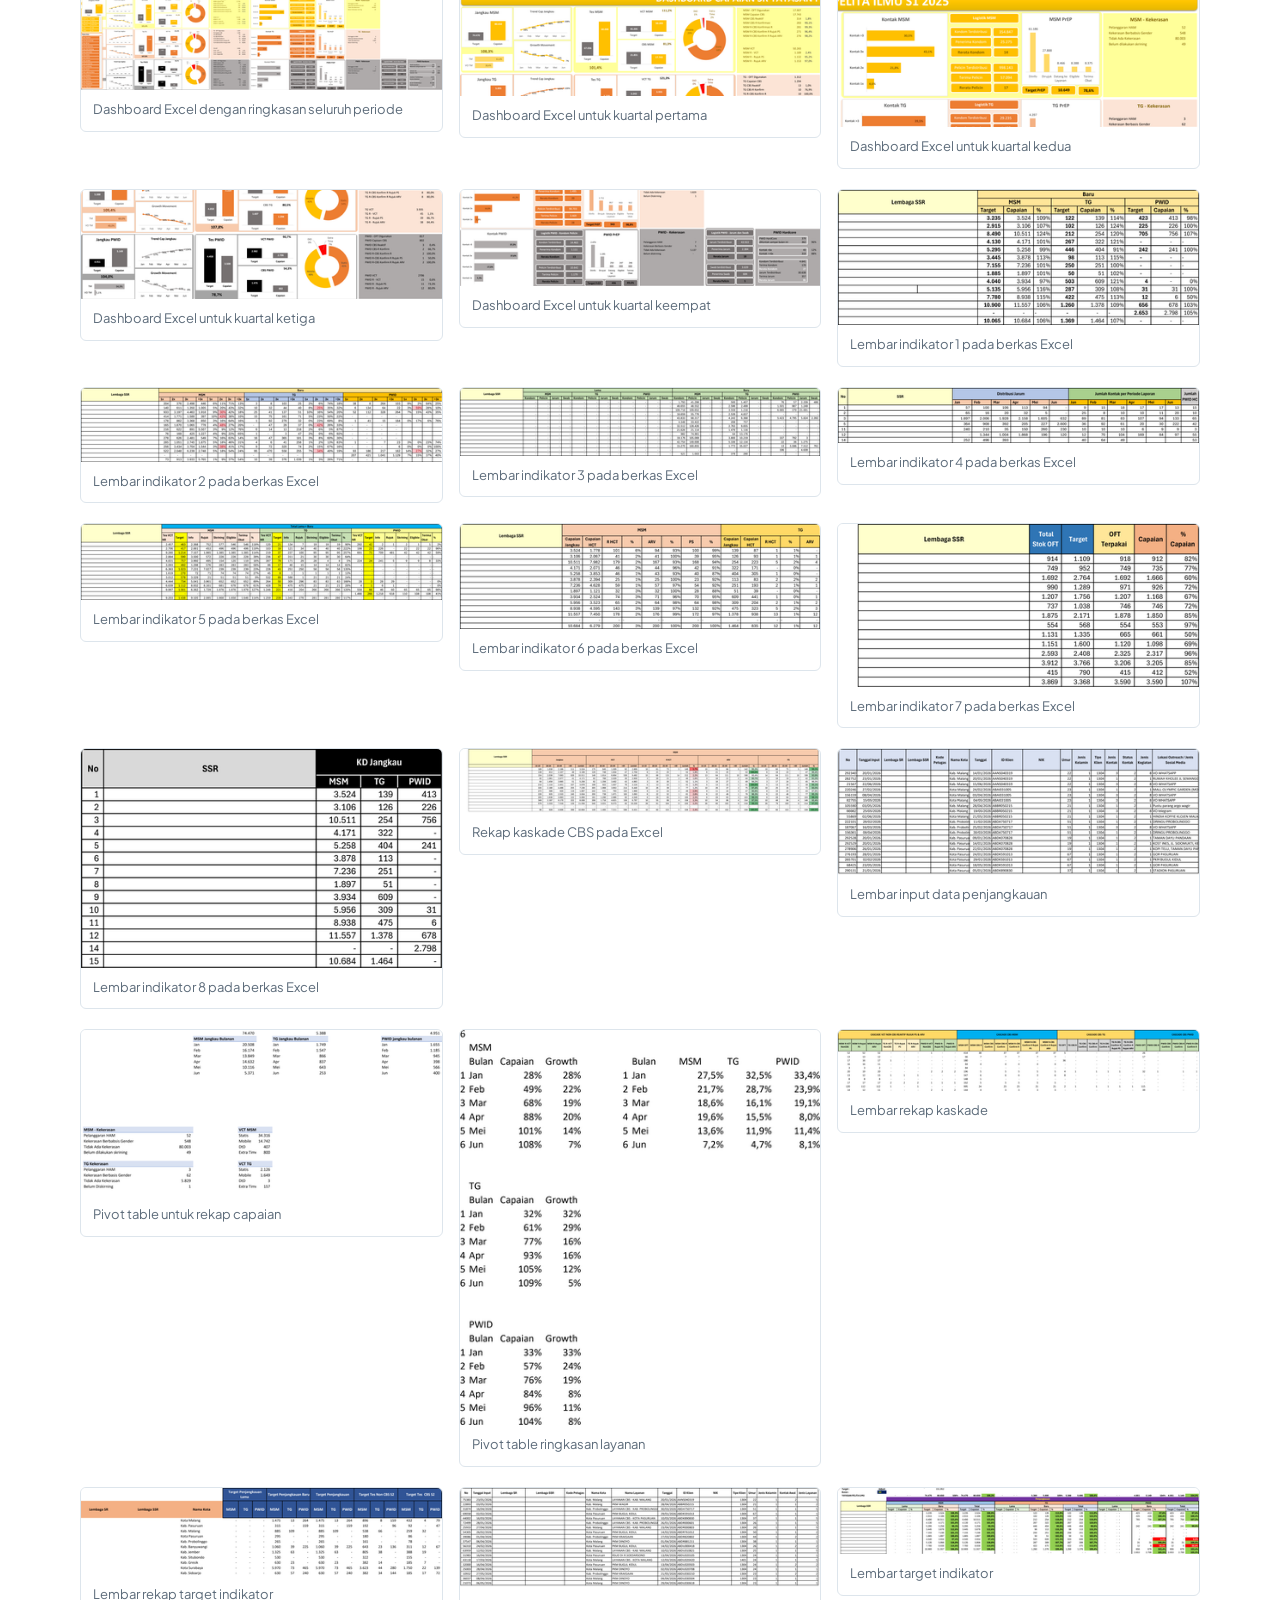
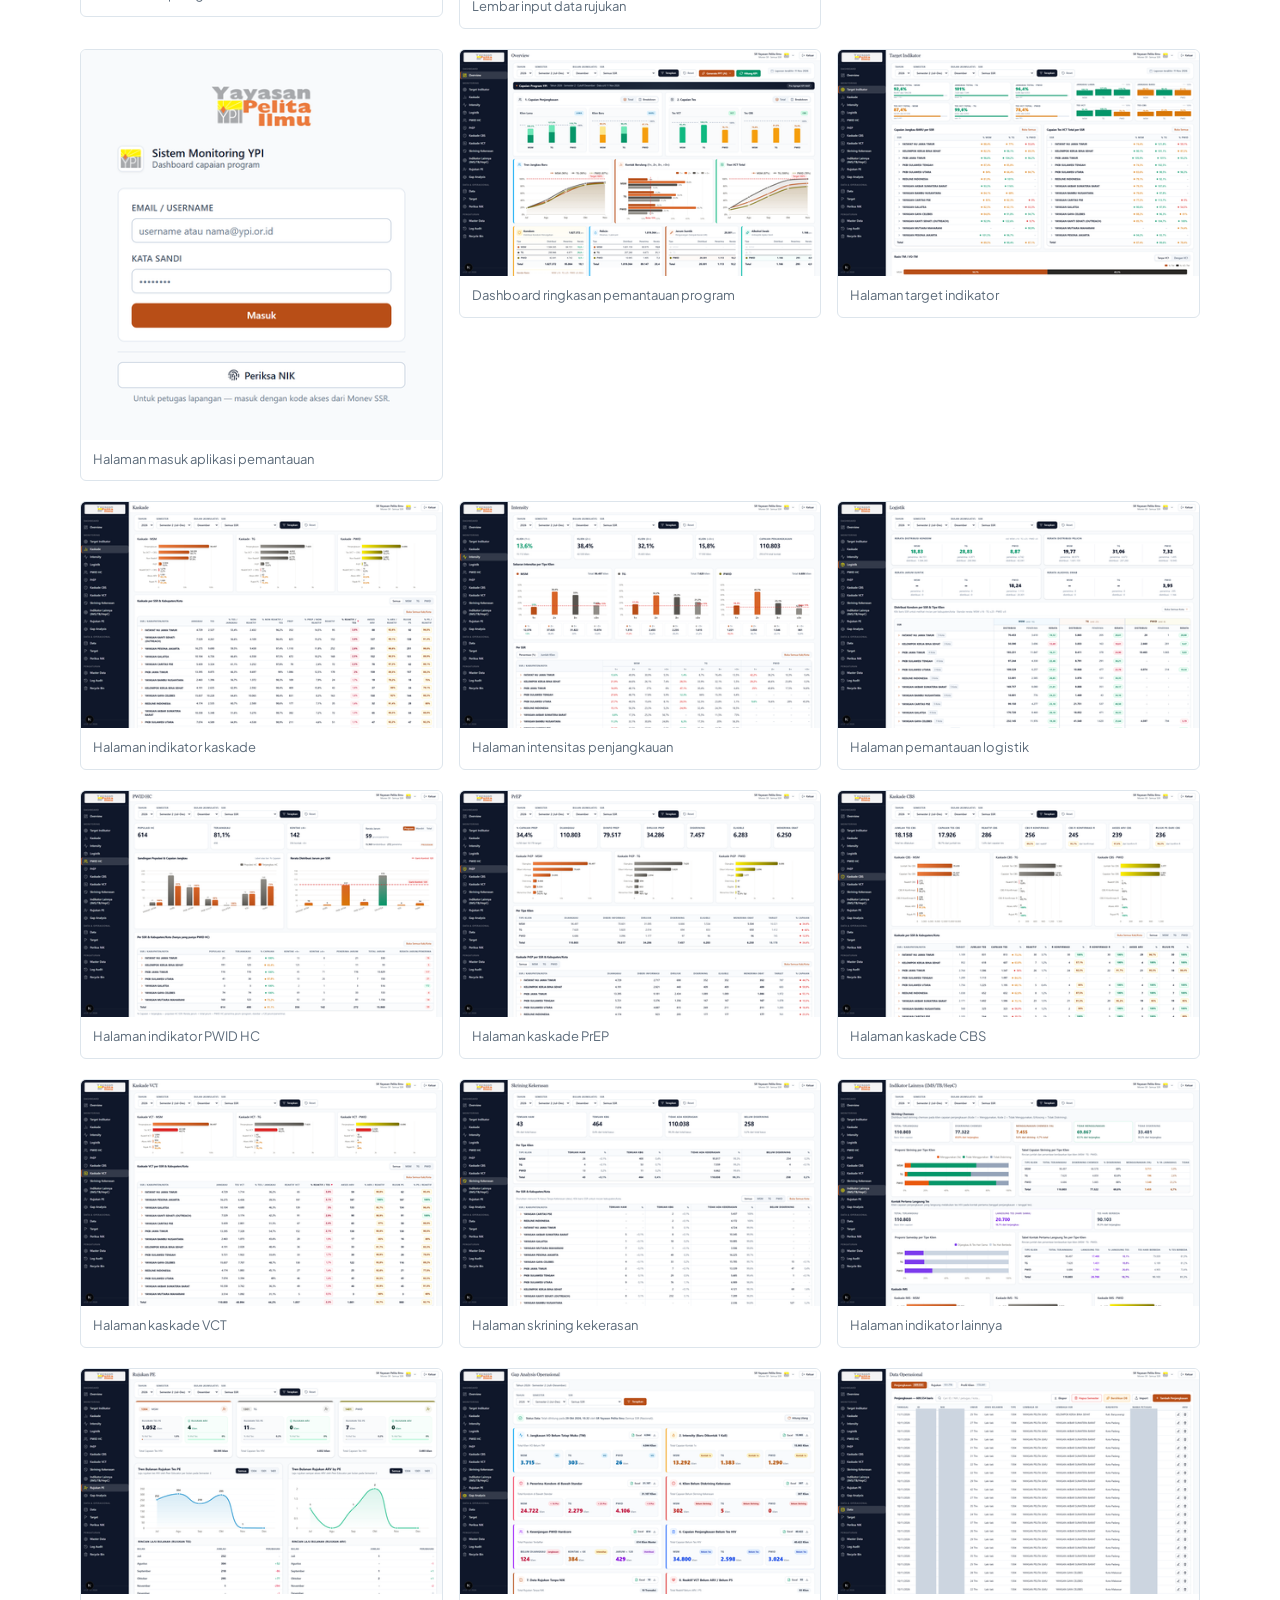
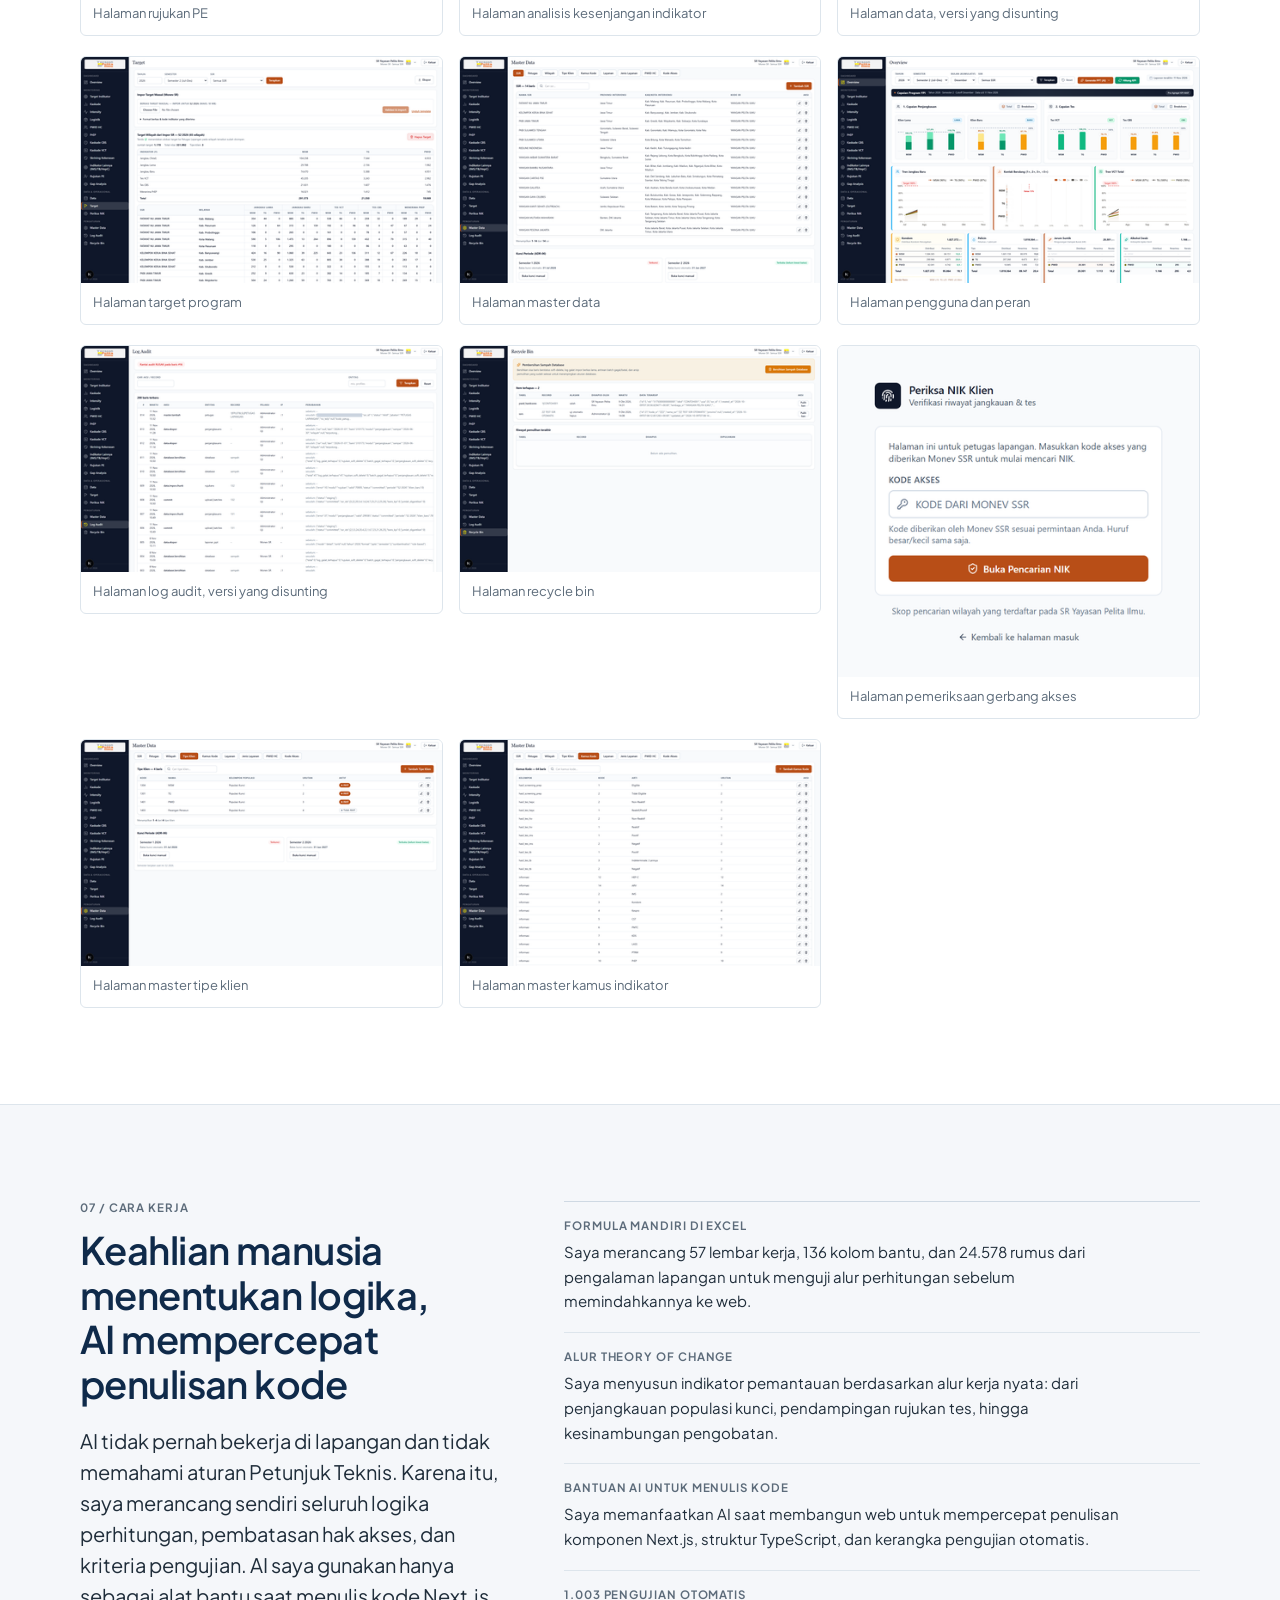
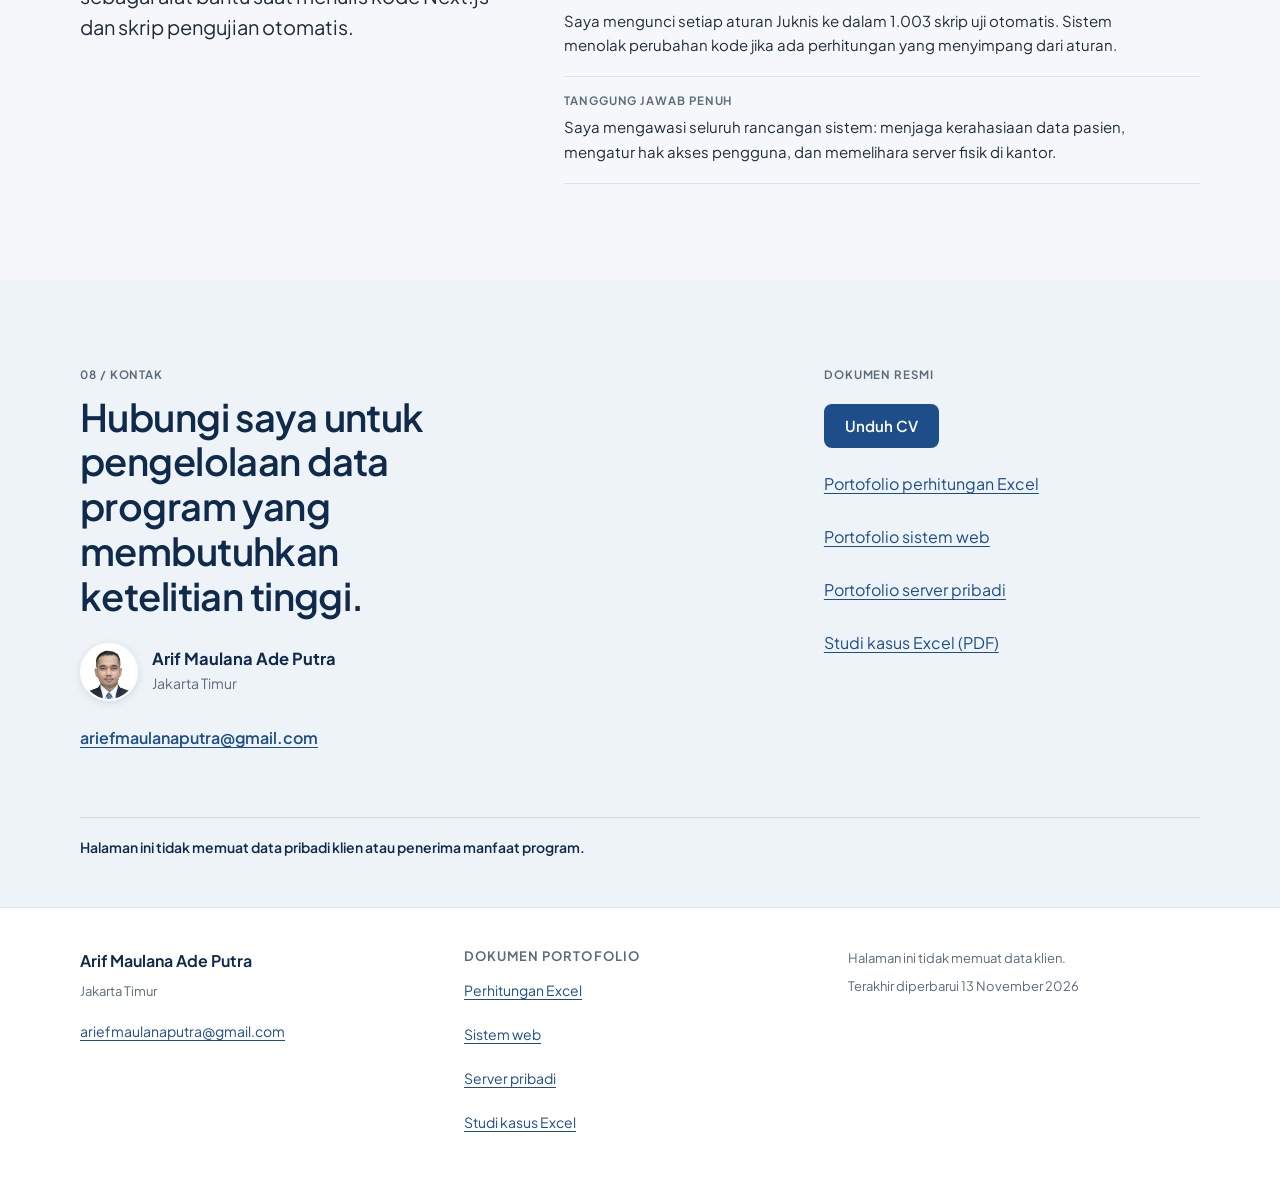
==== commit f4b9cf56: "docs: Perbaiki copywriting ke bahasa Indonesia aktif dan baku menurut KBBI" ====
--- a/index.html
+++ b/index.html
@@ -111,7 +111,7 @@
       <div class="hero-copy muncul">
         <p class="label-atas">Portofolio, 2026</p>
         <h1 id="judul-utama">Dari berkas Excel ke sistem yang berjalan mandiri</h1>
-        <p class="hero-intro">Saya Arif Maulana Ade Putra. Sejak 2019 saya bekerja di bidang pemantauan dan evaluasi (Monev) program HIV. Tugas utama saya adalah memastikan aturan petunjuk teknis berjalan konsisten di lapangan dan di sistem: merancang formula kalkulasi di Excel, membangun aplikasi web pemantauan yang divalidasi oleh uji otomatis, serta mengoperasikan server fisik secara mandiri.</p>
+        <p class="hero-intro">Saya Arif Maulana Ade Putra. Sejak 2019, saya mengelola data pemantauan dan evaluasi (Monev) program HIV. Saya menerjemahkan aturan Petunjuk Teknis (Juknis) PR Spiritia menjadi sistem kerja yang andal: mulai dari menyusun formula hitung di Excel, membangun aplikasi web dengan ribuan pengujian otomatis, hingga mengelola server fisik sendiri di kantor.</p>
         <div class="hero-actions">
           <a class="tombol tombol-utama" href="#karya">Lihat karya</a>
           <a class="tombol tombol-sekunder" href="dokumen/cv-arif-maulana-ade-putra-2026.pdf" download>Unduh CV</a>
@@ -170,32 +170,32 @@
     <section class="section wadah" id="masalah" aria-labelledby="judul-masalah">
       <div class="section-intro muncul">
         <p class="label-atas">02 / Kenapa ini dikerjakan</p>
-        <h2 id="judul-masalah">Satu lembar kerja menyimpan terlalu banyak keputusan</h2>
-        <p class="lead">Seluruh pemantauan program awalnya bertumpu pada satu berkas kerja Excel: memproses 379.503 baris data penjangkauan, 24.578 rumus rekapitulasi, dan 39 pivot table dengan satu tombol <code>Refresh</code>. Semuanya tampak berjalan wajar, sampai terjadi perubahan definisi indikator di lapangan.</p>
+        <h2 id="judul-masalah">Satu lembar kerja menanggung beban terlalu besar</h2>
+        <p class="lead">Dulu seluruh pemantauan bergantung pada satu berkas Excel: menampung 379.503 baris data penjangkauan, 24.578 rumus rekapitulasi, 39 tabel pivot, dan satu tombol <code>Refresh</code>. Semuanya tampak berjalan baik, sampai definisi capaian di lapangan bergeser.</p>
       </div>
       <div class="risiko-list muncul">
         <article class="risiko-item">
           <p class="label-atas">Risiko 01</p>
-          <p>Baris subtotal ikut terakumulasi bersama data input petugas lapangan, menyebabkan angka capaian terhitung ganda.</p>
+          <p>Rumus menjumlahkan baris subtotal bersama data mentah petugas, sehingga angka capaian melonjak dua kali lipat.</p>
         </article>
         <article class="risiko-item">
           <p class="label-atas">Risiko 02</p>
-          <p>Indikator yang bersifat kumulatif semesteran dijumlahkan ulang setiap bulan, membuat pelaporan capaian membengkak hingga 3,5 kali lipat.</p>
+          <p>Penjumlahan ulang angka kumulatif setiap bulan menggelembungkan laporan capaian hingga 3,5 kali lipat dari angka sebenarnya.</p>
         </article>
         <article class="risiko-item">
           <p class="label-atas">Risiko 03</p>
-          <p>Data hasil tes medis klien yang sensitif terbuka langsung di lembar kerja tanpa pembatasan hak akses.</p>
+          <p>Lembar kerja menampilkan status tes medis klien secara terbuka tanpa penyaringan hak akses pengguna.</p>
         </article>
       </div>
-      <p class="sumber-kecil muncul">Angka struktur bersumber dari audit berkas Dashboard Capaian YPI, diperiksa 12 November 2026.</p>
+      <p class="sumber-kecil muncul">Data struktur berasal dari audit berkas Dasbor Capaian YPI, diperiksa pada 12 November 2026.</p>
     </section>
 
     <section class="section section-surface" id="peran" aria-labelledby="judul-peran">
       <div class="wadah">
         <div class="section-intro muncul">
           <p class="label-atas">03 / Peran saya: penerjemah</p>
-          <h2 id="judul-peran">Menerjemahkan Theory of Change ke perilaku sistem</h2>
-          <p class="lead">Aturan pemantauan program bersumber dari Theory of Change dan Petunjuk Teknis PR Spiritia, bukan tiket spesifikasi teknis siap pakai. Tantangan terbesarnya adalah menjaga logika program agar tidak bias saat diubah menjadi sistem digital. Saya merumuskan alur kalkulasi dari kebutuhan lapangan, lalu menguncinya ke dalam kode aplikasi web melalui pengujian otomatis yang ketat.</p>
+          <h2 id="judul-peran">Menerjemahkan aturan program ke dalam logika sistem</h2>
+          <p class="lead">Petunjuk Teknis PR Spiritia dan kerangka Theory of Change memuat aturan program untuk petugas lapangan, bukan instruksi yang langsung bisa dibaca komputer. Tugas saya menjembatani keduanya: saya merancang alur perhitungan berdasarkan alur kerja nyata, lalu memastikan setiap aturan berjalan konsisten melalui pengujian kode otomatis.</p>
         </div>
         <div class="tabel-bungkus muncul">
           <table class="tabel-aturan">
@@ -208,19 +208,19 @@
             </thead>
             <tbody>
               <tr>
-                <td data-label="Aturan Juknis">Rekap capaian per kabupaten/kota dan per SSR</td>
-                <td data-label="Wujudnya di sistem">Tabel pra-agregasi memisahkan baris subtotal dari data mentah petugas. Nilai semester diambil dari status periode terakhir, bukan penjumlahan sederhana.</td>
+                <td data-label="Aturan Juknis">Rekapitulasi capaian per kabupaten/kota dan per SSR</td>
+                <td data-label="Wujudnya di sistem">Sistem memisahkan baris total dari data entri petugas dan mengambil nilai capaian semester dari bulan penutupan, bukan menjumlahkan angka bulanan secara mentah.</td>
                 <td data-label="Yang mengunci"><code>ADR-01</code> dan uji logika KPI</td>
               </tr>
               <tr>
-                <td data-label="Aturan Juknis">Slicer untuk memilih wilayah dan lembaga</td>
-                <td data-label="Wujudnya di sistem">Pemisahan wewenang data dikunci di tingkat server. Staf pelaksana (SSR) hanya dapat mengakses data dalam batas wilayah kerjanya.</td>
-                <td data-label="Yang mengunci">RBAC dan uji isolasi wilayah SSR</td>
+                <td data-label="Aturan Juknis">Slicer penyaring wilayah dan lembaga</td>
+                <td data-label="Wujudnya di sistem">Server membatasi akses setiap pengguna secara otomatis sehingga staf SSR hanya dapat melihat dan mengolah data di wilayah tugasnya sendiri.</td>
+                <td data-label="Yang mengunci">Hak akses peran (RBAC) dan uji isolasi data SSR</td>
               </tr>
               <tr>
-                <td data-label="Aturan Juknis">Tombol <code>Refresh</code> untuk rekonsiliasi data</td>
-                <td data-label="Wujudnya di sistem">Proses kalkulasi otomatis yang mampu menerapkan indikator baru ke periode lampau tanpa merusak data yang telah dikunci.</td>
-                <td data-label="Yang mengunci"><code>tulisUlangIndikatorSsr()</code> dan uji regresi</td>
+                <td data-label="Aturan Juknis">Tombol <code>Refresh</code> untuk pembaruan data</td>
+                <td data-label="Wujudnya di sistem">Sistem memperbarui perhitungan secara otomatis di latar belakang dan dapat memasukkan indikator baru ke periode lampau tanpa mengubah data audit yang sudah sah.</td>
+                <td data-label="Yang mengunci"><code>tulisUlangIndikatorSsr()</code> dan uji pemulihan data</td>
               </tr>
             </tbody>
           </table>
@@ -234,7 +234,7 @@
           <p class="label-atas">04 / Karya</p>
           <h2 id="judul-karya">Tiga karya, satu alur pembuktian</h2>
         </div>
-        <p class="lead">Ketiga karya ini membentuk satu kesatuan alur kerja: dimulai dari pemodelan formula analitik di Excel, dibangun menjadi sistem web pemantauan yang teruji, lalu dioperasikan mandiri pada server fisik lokal.</p>
+        <p class="lead">Ketiga proyek ini terhubung dalam satu kesinambungan kerja: saya merancang rumus dan alur data di Excel, membangun sistem web pemantauan yang teruji, lalu mengoperasikan server fisiknya sendiri di kantor.</p>
       </div>
       <div class="karya-grid">
         <article class="kartu-karya muncul">
@@ -248,11 +248,11 @@
             <path d="M26 44L49 76M49 44L26 76" stroke="currentColor" stroke-width="5.5" stroke-linecap="round"/>
           </svg>
           <p class="label-atas">A / Cetak biru</p>
-          <h3>Mesin Perhitungan Excel</h3>
-          <p>Cetak biru analitik berisi 57 sheet dan 24.578 formula yang memetakan seluruh kalkulasi indikator program sebelum dimigrasikan ke sistem web.</p>
+          <h3>Buku Kerja Perhitungan Excel</h3>
+          <p>Buku kerja Excel berisi 57 lembar kerja dan 24.578 rumus yang memetakan seluruh perhitungan indikator program sebelum beralih ke sistem web.</p>
           <dl class="angka-mini">
-            <div><dt>Sheet</dt><dd>57</dd></div>
-            <div><dt>Pivot table</dt><dd>39</dd></div>
+            <div><dt>Lembar kerja</dt><dd>57</dd></div>
+            <div><dt>Tabel pivot</dt><dd>39</dd></div>
             <div><dt>Grafik</dt><dd>56</dd></div>
           </dl>
           <button class="tautan-tombol" type="button" data-open-dialog="detail-excel">Buka rincian Excel</button>
@@ -265,11 +265,11 @@
             <path d="M46 38L80 84" stroke="currentColor" stroke-width="5.5" stroke-linecap="round"/>
           </svg>
           <p class="label-atas">B / Aplikasi web</p>
-          <h3>Sistem Pemantauan dan Dashboard</h3>
-          <p>Aplikasi web teruji yang menerjemahkan alur Theory of Change ke dalam sistem pemantauan terstruktur, tervalidasi oleh 1.003 pengujian otomatis.</p>
+          <h3>Aplikasi Pemantauan dan Dasbor Web</h3>
+          <p>Aplikasi web yang menerjemahkan alur Theory of Change ke dalam sistem pemantauan siap pakai, terverifikasi oleh 1.003 pengujian otomatis.</p>
           <dl class="angka-mini">
             <div><dt>Aturan teknis</dt><dd>84</dd></div>
-            <div><dt>Uji otomatis</dt><dd>1.003</dd></div>
+            <div><dt>Pengujian otomatis</dt><dd>1.003</dd></div>
             <div><dt>Kategori gap</dt><dd>11</dd></div>
           </dl>
           <button class="tautan-tombol" type="button" data-open-dialog="detail-web">Buka rincian sistem</button>
@@ -282,11 +282,11 @@
             <circle cx="60" cy="62" r="5.5" fill="currentColor"/>
           </svg>
           <p class="label-atas">C / Operasi</p>
-          <h3>Infrastruktur Server Mandiri</h3>
-          <p>Server fisik lokal yang dioperasikan mandiri untuk menjaga kedaulatan data sensitif, diakses aman via Cloudflare Tunnel tanpa membuka port publik.</p>
+          <h3>Server Fisik Mandiri di Kantor</h3>
+          <p>Server fisik lokal yang saya kelola langsung untuk menjaga keamanan data program, diakses melalui Cloudflare Tunnel tanpa membuka port publik ke internet.</p>
           <dl class="angka-mini">
             <div><dt>Port publik</dt><dd>0</dd></div>
-            <div><dt>Runtime</dt><dd>PM2</dd></div>
+            <div><dt>Pengelola proses</dt><dd>PM2</dd></div>
             <div><dt>Basis data</dt><dd>PostgreSQL</dd></div>
           </dl>
           <button class="tautan-tombol" type="button" data-open-dialog="detail-server">Buka rincian server</button>
@@ -298,9 +298,9 @@
       <div class="wadah arsitektur-layout">
         <div class="section-intro muncul">
           <p class="label-atas">05 / Arsitektur</p>
-          <h2 id="judul-arsitektur">Aplikasi dan data berjalan di infrastruktur mandiri</h2>
-          <p class="lead">Akses publik dari luar diamankan melalui Cloudflare Tunnel terenkripsi. Seluruh pemrosesan aplikasi dan basis data beroperasi pada server fisik lokal Windows 10 (M710s).</p>
-          <p class="catatan-arsitektur">Data pemantauan tetap tersimpan di server internal dan tidak dikirim ke infrastruktur pihak ketiga. Ketiadaan port masuk publik melindungi sistem dari pemindaian terbuka di internet.</p>
+          <h2 id="judul-arsitektur">Arsitektur sistem dan penyimpanan data lokal</h2>
+          <p class="lead">Pengguna mengakses aplikasi melalui Cloudflare Tunnel yang aman, sedangkan seluruh proses pengolahan dan basis data berjalan langsung di server fisik kantor (Windows 10 / M710s).</p>
+          <p class="catatan-arsitektur">Data program tersimpan di server lokal dan tidak keluar ke layanan cloud pihak ketiga. Sistem tidak membuka port masuk sama sekali sehingga terlindung dari pemindaian jaringan luar.</p>
         </div>
         <figure class="diagram-bungkus muncul">
           <svg class="diagram diagram-desktop" viewBox="0 0 680 380" width="680" height="380" role="img" aria-labelledby="diagram-title diagram-desc">
@@ -334,13 +334,13 @@
             <text class="isi-simpul" x="20" y="276">lokal pada server.</text>
           </svg>
           <ol class="diagram-mobile" aria-label="Komponen arsitektur aplikasi">
-            <li><strong>Peramban</strong><span>Mengakses antarmuka aplikasi melalui koneksi HTTPS terenkripsi.</span></li>
-            <li><strong>Cloudflare Tunnel</strong><span>Menghubungkan peramban ke server lokal tanpa membuka port masuk publik.</span></li>
-            <li class="simpul-mobile-server"><strong>Windows 10 / M710s</strong><span>Perangkat server fisik mandiri tempat seluruh sistem beroperasi.</span></li>
-            <li><strong>PM2 dan Next.js</strong><span>Mengelola siklus hidup proses aplikasi web agar stabil melayani permintaan.</span></li>
-            <li><strong>Docker dan PostgreSQL</strong><span>Menyimpan dan mengisolasi basis data relasional secara lokal.</span></li>
+            <li><strong>Peramban</strong><span>Mengakses antarmuka aplikasi melalui tautan web aman.</span></li>
+            <li><strong>Cloudflare Tunnel</strong><span>Meneruskan lalu lintas data ke server lokal tanpa membuka celah port publik.</span></li>
+            <li class="simpul-mobile-server"><strong>Windows 10 / M710s</strong><span>Server fisik di kantor tempat seluruh aplikasi dan basis data beroperasi.</span></li>
+            <li><strong>PM2 dan Next.js</strong><span>Menjaga aplikasi web tetap aktif melayani pengguna sepanjang hari.</span></li>
+            <li><strong>Docker dan PostgreSQL</strong><span>Menyimpan dan mengamankan seluruh data transaksi program secara lokal.</span></li>
           </ol>
-          <figcaption>Diagram arsitektur sistem. Menampilkan alur koneksi aman tanpa memaparkan kredensial maupun data klien.</figcaption>
+          <figcaption>Diagram arsitektur sistem. Menampilkan alur koneksi tanpa memuat kredensial atau identitas klien.</figcaption>
         </figure>
       </div>
     </section>
@@ -350,16 +350,16 @@
         <div class="section-intro muncul">
           <p class="label-atas">06 / Bukti</p>
           <h2 id="judul-bukti">Angka nyata yang bisa diuji</h2>
-          <p class="lead">Setiap metrik berikut bersumber langsung dari repositori kode aktif, log pengujian otomatis, dan struktur berkas yang dapat diverifikasi.</p>
+          <p class="lead">Setiap angka di bawah ini merujuk langsung pada repositori kode, catatan uji otomatis, dan struktur berkas yang dapat diperiksa keabsahannya.</p>
         </div>
         <div class="bukti-grid muncul">
           <div class="bukti-kelompok bukti-kelompok-excel">
             <h3>Struktur berkas Excel</h3>
             <dl class="bukti-daftar">
-              <div><dt>Lembar kerja aktif</dt><dd>57 sheet</dd></div>
+              <div><dt>Lembar kerja aktif</dt><dd>57 lembar kerja</dd></div>
               <div><dt>Baris transaksi</dt><dd>379.503</dd></div>
               <div><dt>Rumus rekapitulasi</dt><dd>24.578</dd></div>
-              <div><dt>Pivot table</dt><dd>39</dd></div>
+              <div><dt>Tabel pivot</dt><dd>39</dd></div>
               <div><dt>Slicer cache</dt><dd>4</dd></div>
             </dl>
           </div>
@@ -367,9 +367,9 @@
             <h3>Sistem web</h3>
             <dl class="bukti-daftar">
               <div><dt>Aturan teknis bernomor</dt><dd>84</dd></div>
-              <div><dt>Uji otomatis lulus</dt><dd>1.003</dd></div>
-              <div><dt>Uji dilewati</dt><dd>6</dd></div>
-              <div><dt>Kategori gap analysis</dt><dd>11</dd></div>
+              <div><dt>Pengujian otomatis lulus</dt><dd>1.003</dd></div>
+              <div><dt>Pengujian dilewati</dt><dd>6</dd></div>
+              <div><dt>Kategori kesenjangan</dt><dd>11</dd></div>
             </dl>
           </div>
           <div class="bukti-kelompok">
@@ -377,18 +377,18 @@
             <dl class="bukti-daftar">
               <div><dt>Server fisik</dt><dd>1 M710s</dd></div>
               <div><dt>Port masuk terbuka</dt><dd>0</dd></div>
-              <div><dt>Runtime aplikasi</dt><dd>PM2</dd></div>
+              <div><dt>Pengelola proses</dt><dd>PM2</dd></div>
               <div><dt>Basis data</dt><dd>PostgreSQL</dd></div>
             </dl>
           </div>
         </div>
         <!-- Sumber angka: PRD bagian 10; uji otomatis bertanggal 12 November 2026. Data Excel hanya fakta struktur, tidak menampilkan baris individu. -->
-        <p class="sumber-kecil catatan-angka muncul">Data Excel mencerminkan kompleksitas formula dan volume pemrosesan historis, bukan perbandingan langsung dengan baris tabel basis data web.</p>
+        <p class="sumber-kecil catatan-angka muncul">Angka Excel menggambarkan skala perhitungan dan riwayat data, bukan perbandingan langsung dengan baris tabel pada basis data web.</p>
 
         <div class="galeri-head muncul">
           <div>
             <p class="label-atas">Tangkapan layar</p>
-            <h3>Dokumentasi visual tampilan dan fungsionalitas sistem</h3>
+            <h3>Tangkapan layar antarmuka dan alur kerja sistem</h3>
           </div>
           <div class="filter-galeri" role="group" aria-label="Filter tangkapan layar">
             <button type="button" class="filter-button aktif" data-filter="semua" aria-pressed="true">Semua <span>44</span></button>
@@ -407,29 +407,29 @@
       <div class="cara-kerja-layout">
         <div class="section-intro muncul">
           <p class="label-atas">07 / Cara kerja</p>
-          <h2 id="judul-cara-kerja">Logika pemantauan dirumuskan dari domain Monev, AI mempercepat implementasi kode</h2>
-          <p class="lead">AI tidak memahami dinamika penjangkauan lapangan maupun batasan Petunjuk Teknis. Seluruh aturan bisnis, struktur basis data, dan skenario validasi dirumuskan dari keahlian Monev saya, sementara AI dimanfaatkan sebagai akselerator teknis untuk menulis sintaksis kode dan mempercepat penyusunan pengujian otomatis.</p>
+          <h2 id="judul-cara-kerja">Keahlian manusia menentukan logika, AI mempercepat penulisan kode</h2>
+          <p class="lead">AI tidak pernah bekerja di lapangan dan tidak memahami aturan Petunjuk Teknis. Karena itu, saya merancang sendiri seluruh logika perhitungan, pembatasan hak akses, dan kriteria pengujian. AI saya gunakan hanya sebagai alat bantu saat menulis kode Next.js dan skrip pengujian otomatis.</p>
         </div>
         <div class="disiplin-list muncul">
           <article class="disiplin-item">
-            <p class="label-atas">Pemodelan analitik di Excel</p>
-            <p>57 sheet, 136 kolom bantu, dan 24.578 rumus rekapitulasi dirancang langsung dari pengalaman lapangan untuk memvalidasi alur kalkulasi sebelum proses migrasi.</p>
+            <p class="label-atas">Formula mandiri di Excel</p>
+            <p>Saya merancang 57 lembar kerja, 136 kolom bantu, dan 24.578 rumus dari pengalaman lapangan untuk menguji alur perhitungan sebelum memindahkannya ke web.</p>
           </article>
           <article class="disiplin-item">
-            <p class="label-atas">Rantai dampak Theory of Change</p>
-            <p>Logika pemantauan diturunkan langsung dari alur intervensi program: penjangkauan populasi kunci, tindak lanjut rujukan ke layanan kesehatan, hingga retensi pengobatan.</p>
+            <p class="label-atas">Alur Theory of Change</p>
+            <p>Saya menyusun indikator pemantauan berdasarkan alur kerja nyata: dari penjangkauan populasi kunci, pendampingan rujukan tes, hingga kesinambungan pengobatan.</p>
           </article>
           <article class="disiplin-item">
-            <p class="label-atas">AI sebagai akselerator teknis</p>
-            <p>AI dimanfaatkan secara terarah pada tahap pengembangan web untuk mempercepat penulisan komponen Next.js, pengetikan TypeScript, dan kerangka pengujian.</p>
+            <p class="label-atas">Bantuan AI untuk menulis kode</p>
+            <p>Saya memanfaatkan AI saat membangun web untuk mempercepat penulisan komponen Next.js, struktur TypeScript, dan kerangka pengujian otomatis.</p>
           </article>
           <article class="disiplin-item">
-            <p class="label-atas">Verifikasi 1.003 uji otomatis</p>
-            <p>Setiap aturan teknis bernomor divalidasi oleh rangkaian uji otomatis (unit dan integration test) untuk memastikan kode berjalan persis sesuai mandat Juknis.</p>
+            <p class="label-atas">1.003 Pengujian otomatis</p>
+            <p>Saya mengunci setiap aturan Juknis ke dalam 1.003 skrip uji otomatis. Sistem menolak perubahan kode jika ada perhitungan yang menyimpang dari aturan.</p>
           </article>
           <article class="disiplin-item">
-            <p class="label-atas">Tata kelola dan kendali penuh</p>
-            <p>Mulai dari arsitektur sistem, isolasi hak akses pengguna, pembersihan data sensitif, hingga pengoperasian server fisik berada sepenuhnya di bawah kendali saya.</p>
+            <p class="label-atas">Tanggung jawab penuh</p>
+            <p>Saya mengawasi seluruh rancangan sistem: menjaga kerahasiaan data pasien, mengatur hak akses pengguna, dan memelihara server fisik di kantor.</p>
           </article>
         </div>
       </div>
@@ -439,7 +439,7 @@
       <div class="wadah kontak-layout">
         <div class="kontak-copy muncul">
           <p class="label-atas">08 / Kontak</p>
-          <h2 id="judul-kontak">Mari bicarakan pengelolaan data yang membutuhkan ketepatan tinggi.</h2>
+          <h2 id="judul-kontak">Hubungi saya untuk pengelolaan data program yang membutuhkan ketelitian tinggi.</h2>
           <div class="kontak-profil">
             <img class="kontak-avatar" src="assets/img/foto-arif-maulana-square.jpg" alt="Foto profil Arif Maulana Ade Putra" width="58" height="58" loading="lazy" decoding="async">
             <div>
@@ -459,7 +459,7 @@
         </div>
       </div>
       <div class="wadah catatan-privasi muncul">
-        <p>Halaman ini tidak memuat data pribadi klien maupun identitas penerima manfaat.</p>
+        <p>Halaman ini tidak memuat data pribadi klien atau penerima manfaat program.</p>
       </div>
     </section>
   </main>
@@ -490,13 +490,13 @@
       <p class="label-atas">A / Cetak biru</p>
       <button class="icon-button" type="button" data-close-dialog aria-label="Tutup rincian Excel">Tutup</button>
     </div>
-    <h2 id="judul-detail-excel">Mesin perhitungan Excel</h2>
-    <p>Berkas kerja analitik ini menjadi fondasi logika dan cetak biru perhitungan sebelum sistem web dikembangkan. Angka di bawah menggambarkan skala komputasi formula, tanpa memuat data identitas perorangan.</p>
+    <h2 id="judul-detail-excel">Buku kerja perhitungan Excel</h2>
+    <p>Buku kerja Excel makro ini memuat seluruh formula dan alur hitung sebelum saya pindahkan ke aplikasi web. Angka berikut menunjukkan volume perhitungan dan struktur berkas tanpa memuat data pribadi klien.</p>
     <ul class="detail-list">
-      <li>57 sheet aktif, 39 pivot table, dan 4 slicer pengendali data.</li>
-      <li>56 grafik capaian visual dan 3 prosedur makro VBA untuk otomatisasi alur kerja.</li>
-      <li>24.578 rumus kalkulasi aktif pada lembar rekapitulasi capaian.</li>
-      <li>Logika perhitungan yang sebelumnya bertumpu pada makro Excel kini telah ditingkatkan menjadi kode teruji di aplikasi web.</li>
+      <li>57 lembar kerja aktif, 39 tabel pivot, dan 4 slicer penyaring data.</li>
+      <li>56 grafik visual dan 3 prosedur makro VBA untuk otomasi alur kerja.</li>
+      <li>24.578 rumus perhitungan aktif pada lembar rekapitulasi capaian.</li>
+      <li>Perhitungan yang sebelumnya bergantung pada rumus lembar kerja kini telah beralih ke kode teruji di aplikasi web.</li>
     </ul>
     <div class="dialog-links">
       <a class="tautan-dokumen" href="dokumen/01-portofolio-perhitungan-excel.pdf">Buka portofolio Excel</a>
@@ -510,13 +510,13 @@
       <p class="label-atas">B / Aplikasi web</p>
       <button class="icon-button" type="button" data-close-dialog aria-label="Tutup rincian sistem">Tutup</button>
     </div>
-    <h2 id="judul-detail-web">Sistem Monitoring dan Dashboard</h2>
-    <p>Aplikasi web ini menerjemahkan kebutuhan pemantauan program berbasis Theory of Change dan Juknis resmi ke dalam alur kerja sistematis, mulai dari pemrosesan data mentah lapangan hingga visualisasi dashboard indikator eksekutif.</p>
+    <h2 id="judul-detail-web">Aplikasi pemantauan dan dasbor web</h2>
+    <p>Aplikasi web ini menerjemahkan aturan Petunjuk Teknis PR Spiritia dan alur Theory of Change ke dalam sistem informasi siap pakai, mulai dari penerimaan data lapangan hingga laporan capaian indikator.</p>
     <ul class="detail-list">
-      <li>84 butir aturan teknis bernomor diterapkan secara langsung ke dalam logika sistem.</li>
-      <li>1.003 uji otomatis lulus validasi untuk menjamin presisi perhitungan tanpa deviasi.</li>
-      <li>Isolasi data berbasis peran (RBAC) membatasi akses lembaga pelaksana (SSR) hanya pada wilayah kerjanya.</li>
-      <li>11 kategori gap analysis membantu memetakan kesenjangan capaian target program secara akurat.</li>
+      <li>Sistem menerapkan 84 butir aturan teknis bernomor ke dalam logika pemrograman.</li>
+      <li>1.003 pengujian otomatis mengawal ketepatan hitungan agar tidak terjadi kesalahan angka.</li>
+      <li>Sistem membatasi hak akses pengguna agar staf SSR hanya dapat melihat data di wilayah kerjanya.</li>
+      <li>11 kategori analisis kesenjangan membantu petugas memantau target yang belum tercapai.</li>
     </ul>
     <a class="tautan-dokumen" href="dokumen/02-portofolio-website-monitoring.pdf">Buka portofolio sistem web</a>
   </dialog>
@@ -526,13 +526,13 @@
       <p class="label-atas">C / Operasi</p>
       <button class="icon-button" type="button" data-close-dialog aria-label="Tutup rincian server">Tutup</button>
     </div>
-    <h2 id="judul-detail-server">Server pribadi</h2>
-    <p>Aplikasi dan basis data beroperasi penuh di server fisik lokal mandiri. Akses pengguna dari luar diamankan melalui Cloudflare Tunnel terenkripsi tanpa mengekspos port terbuka ke jaringan publik.</p>
+    <h2 id="judul-detail-server">Server fisik mandiri di kantor</h2>
+    <p>Aplikasi dan basis data berjalan langsung di server fisik kantor. Pengguna mengakses sistem dari luar melalui Cloudflare Tunnel yang aman tanpa perlu membuka port masuk ke jaringan publik.</p>
     <ul class="detail-list">
-      <li>Menggunakan perangkat server fisik Lenovo ThinkCentre M710s dengan sistem operasi Windows 10.</li>
-      <li>Process manager (PM2) menjaga ketersediaan layanan Next.js tetap aktif dan terpantau.</li>
-      <li>Basis data relasional PostgreSQL beroperasi di dalam kontainer Docker pada server lokal.</li>
-      <li>Nol port masuk publik terbuka, meminimalkan risiko serangan dan pemindaian jaringan dari luar.</li>
+      <li>Sistem menggunakan perangkat mini PC Lenovo ThinkCentre M710s berbasis Windows 10.</li>
+      <li>Manajer proses PM2 menjaga aplikasi Next.js tetap aktif sepanjang waktu.</li>
+      <li>Basis data PostgreSQL berjalan di dalam kontainer Docker lokal.</li>
+      <li>Server tidak membuka port publik sama sekali untuk mencegah akses tidak sah dari luar jaringan.</li>
     </ul>
     <a class="tautan-dokumen" href="dokumen/03-portofolio-private-server-windows10.pdf">Buka portofolio server</a>
   </dialog>
